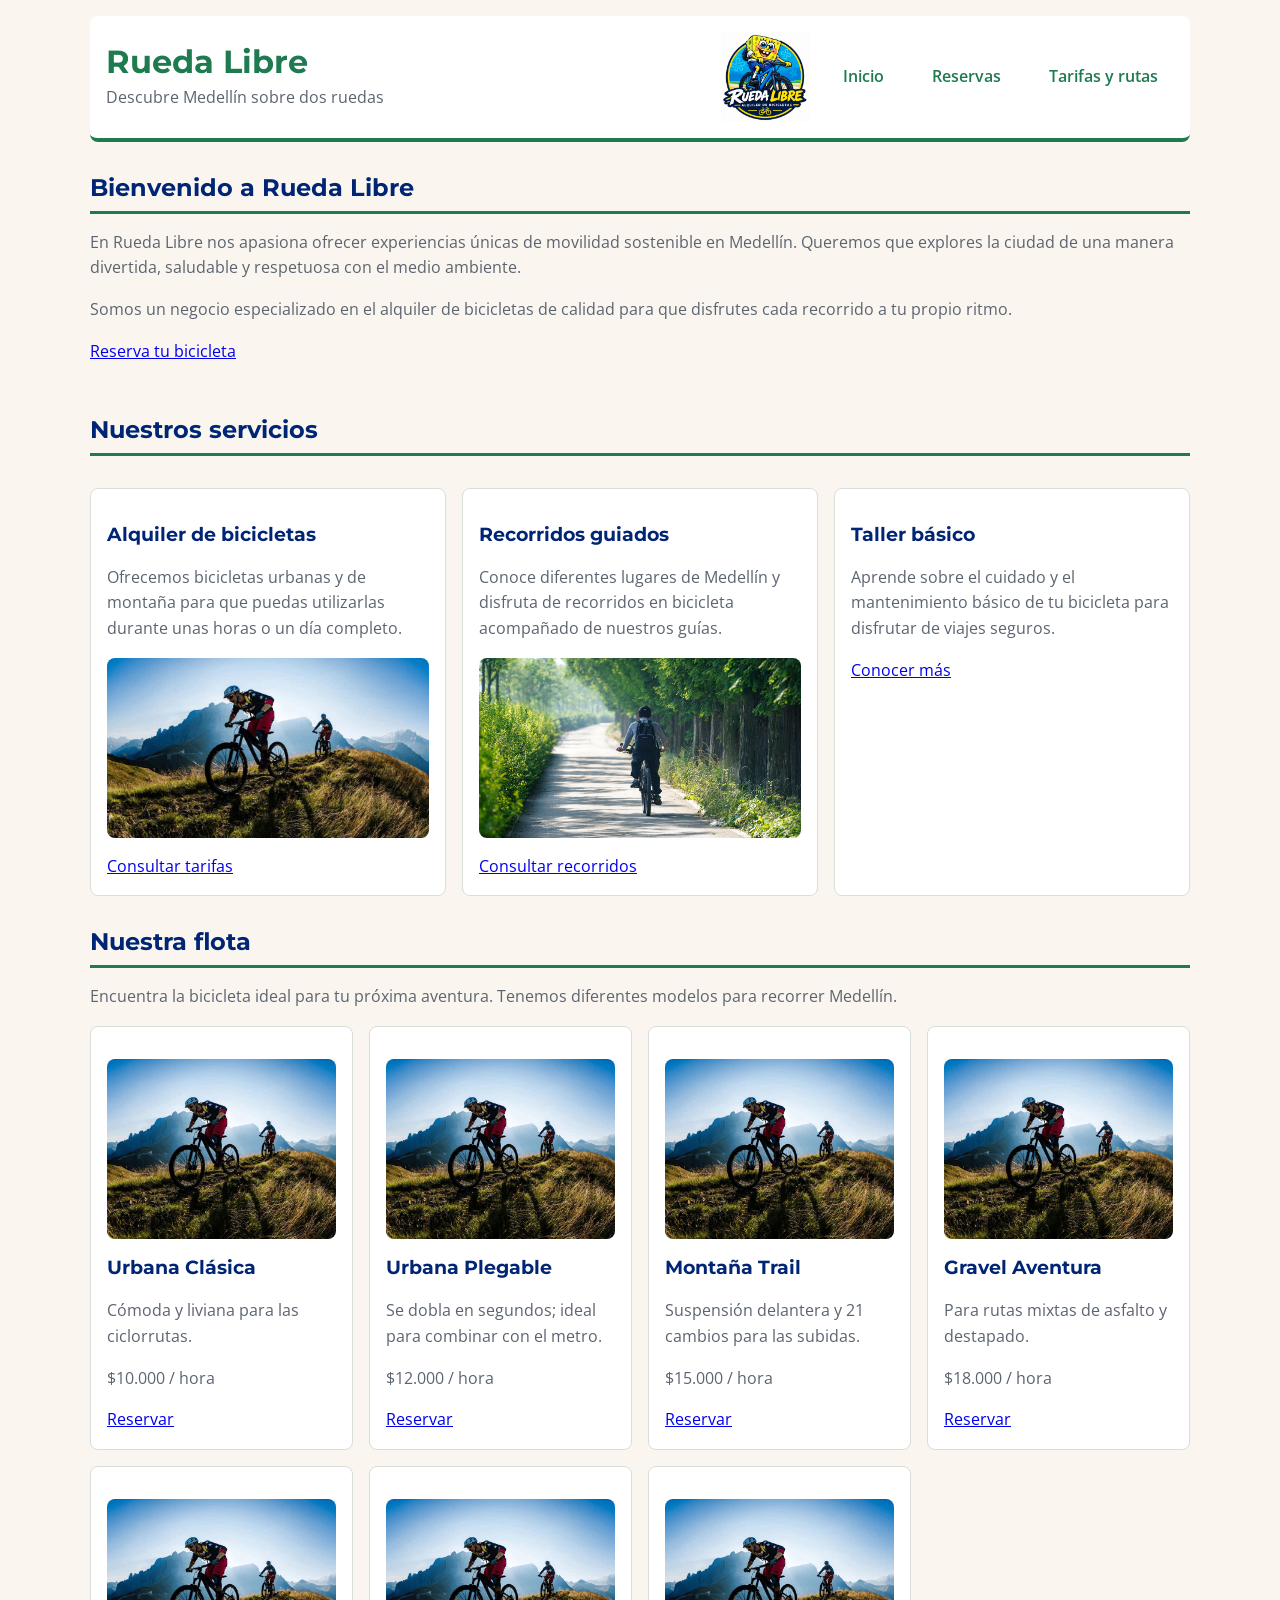
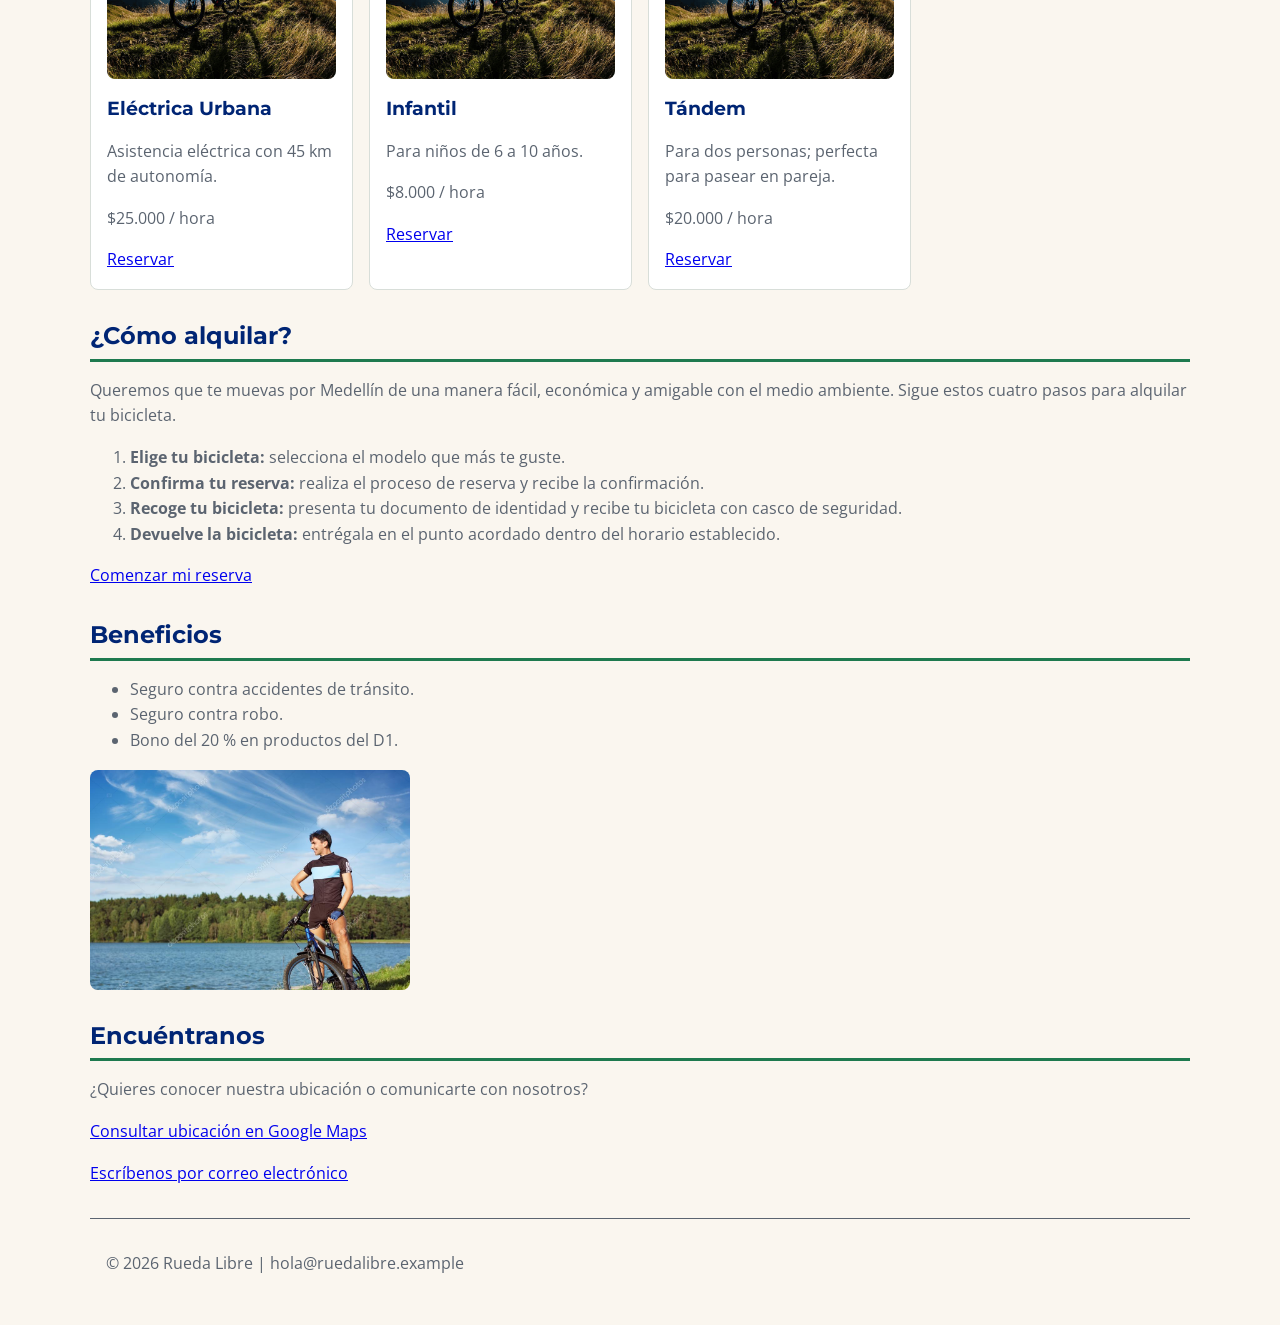
==== index.html @ da220d33 "rueda libre final" ====
<!DOCTYPE html>
<html lang="es">

<head>
    <meta charset="UTF-8">
    <meta name="viewport" content="width=device-width, initial-scale=1.0">

    <title>Rueda Libre | Alquiler de bicicletas</title>

    <meta name="description"
        content="Alquiler de bicicletas y recorridos guiados en Medellín con Rueda Libre.">

    <link rel="stylesheet" href="css/styles.css">

    <link rel="preconnect" href="https://fonts.googleapis.com">
    <link rel="preconnect" href="https://fonts.gstatic.com" crossorigin>

    <link href="https://fonts.googleapis.com/css2?family=Montserrat:wght@700&family=Open+Sans:wght@400;600&display=swap"
        rel="stylesheet">
</head>

<body>

    <header class="encabezado">
        <div class="marca">
            <h1>Rueda Libre</h1>
            <p>Descubre Medellín sobre dos ruedas</p>
        </div>

        <img class="logo-rueda" src="img/imagen4.png" alt="Imagen representativa de Rueda Libre">

        <nav>
            <ul>
                <li><a href="index.html">Inicio</a></li>
                <li><a href="paginas/reservas.html">Reservas</a></li>
                <li><a href="paginas/tarifas.html">Tarifas y rutas</a></li>
            </ul>
        </nav>
    </header>

    <main>

        <!-- BIENVENIDA -->

        <section id="bienvenida" class="bienvenida">

            <h2>Bienvenido a Rueda Libre</h2>

            <p>
                En Rueda Libre nos apasiona ofrecer experiencias únicas de movilidad
                sostenible en Medellín. Queremos que explores la ciudad de una manera
                divertida, saludable y respetuosa con el medio ambiente.
            </p>

            <p>
                Somos un negocio especializado en el alquiler de bicicletas de
                calidad para que disfrutes cada recorrido a tu propio ritmo.
            </p>

            <a href="paginas/reservas.html" class="boton-principal">
                Reserva tu bicicleta
            </a>

        </section>


        <!-- SERVICIOS -->

        <section id="servicios">

            <h2>Nuestros servicios</h2>

            <article class="tarjeta-servicio">

                <h3>Alquiler de bicicletas</h3>

                <p>
                    Ofrecemos bicicletas urbanas y de montaña para que puedas
                    utilizarlas durante unas horas o un día completo.
                </p>

                <img class="imagen-servicio" src="img/imagen2.png" alt="Bicicleta disponible para alquiler">

                <a href="paginas/tarifas.html">Consultar tarifas</a>

            </article>

            <article class="tarjeta-servicio">

                <h3>Recorridos guiados</h3>

                <p>
                    Conoce diferentes lugares de Medellín y disfruta de recorridos
                    en bicicleta acompañado de nuestros guías.
                </p>

                <img class="imagen-servicio" src="img/imagen3.png" alt="Persona disfrutando un recorrido en bicicleta">

                <a href="paginas/tarifas.html#recorridos">
                    Consultar recorridos
                </a>

            </article>

            <article class="tarjeta-servicio">

                <h3>Taller básico</h3>

                <p>
                    Aprende sobre el cuidado y el mantenimiento básico de tu
                    bicicleta para disfrutar de viajes seguros.
                </p>

                <a href="paginas/tarifas.html">
                    Conocer más
                </a>

            </article>

        </section>


        <!-- NUESTRA FLOTA -->

        <section id="flota">

            <h2>Nuestra flota</h2>

            <p class="introduccion-flota">
                Encuentra la bicicleta ideal para tu próxima aventura.
                Tenemos diferentes modelos para recorrer Medellín.
            </p>

            <div class="cuadricula-flota">

                <article class="tarjeta-bicicleta">

                    <img class="imagen-bicicleta" src="img/imagen2.png" alt="Bicicleta Urbana Clásica">

                    <h3>Urbana Clásica</h3>

                    <p>
                        Cómoda y liviana para las ciclorrutas.
                    </p>

                    <p class="precio-bicicleta">$10.000 / hora</p>

                    <a href="paginas/reservas.html#reservas" class="boton-reservar">
                        Reservar
                    </a>

                </article>


                <article class="tarjeta-bicicleta">

                    <img class="imagen-bicicleta" src="img/imagen2.png" alt="Bicicleta Urbana Plegable">

                    <h3>Urbana Plegable</h3>

                    <p>
                        Se dobla en segundos; ideal para combinar con el metro.
                    </p>

                    <p class="precio-bicicleta">$12.000 / hora</p>

                    <a href="paginas/reservas.html#reservas" class="boton-reservar">
                        Reservar
                    </a>

                </article>


                <article class="tarjeta-bicicleta">

                    <img class="imagen-bicicleta" src="img/imagen2.png" alt="Bicicleta Montaña Trail">

                    <h3>Montaña Trail</h3>

                    <p>
                        Suspensión delantera y 21 cambios para las subidas.
                    </p>

                    <p class="precio-bicicleta">$15.000 / hora</p>

                    <a href="paginas/reservas.html#reservas" class="boton-reservar">
                        Reservar
                    </a>

                </article>


                <article class="tarjeta-bicicleta">

                    <img class="imagen-bicicleta" src="img/imagen2.png" alt="Bicicleta Gravel Aventura">

                    <h3>Gravel Aventura</h3>

                    <p>
                        Para rutas mixtas de asfalto y destapado.
                    </p>

                    <p class="precio-bicicleta">$18.000 / hora</p>

                    <a href="paginas/reservas.html#reservas" class="boton-reservar">
                        Reservar
                    </a>

                </article>


                <article class="tarjeta-bicicleta">

                    <img class="imagen-bicicleta" src="img/imagen2.png" alt="Bicicleta Eléctrica Urbana">

                    <h3>Eléctrica Urbana</h3>

                    <p>
                        Asistencia eléctrica con 45 km de autonomía.
                    </p>

                    <p class="precio-bicicleta">$25.000 / hora</p>

                    <a href="paginas/reservas.html#reservas" class="boton-reservar">
                        Reservar
                    </a>

                </article>


                <article class="tarjeta-bicicleta">

                    <img class="imagen-bicicleta" src="img/imagen2.png" alt="Bicicleta infantil">

                    <h3>Infantil</h3>

                    <p>
                        Para niños de 6 a 10 años.
                    </p>

                    <p class="precio-bicicleta">$8.000 / hora</p>

                    <a href="paginas/reservas.html#reservas" class="boton-reservar">
                        Reservar
                    </a>

                </article>


                <article class="tarjeta-bicicleta">

                    <img class="imagen-bicicleta" src="img/imagen2.png" alt="Bicicleta Tándem para dos personas">

                    <h3>Tándem</h3>

                    <p>
                        Para dos personas; perfecta para pasear en pareja.
                    </p>

                    <p class="precio-bicicleta">$20.000 / hora</p>

                    <a href="paginas/reservas.html#reservas" class="boton-reservar">
                        Reservar
                    </a>

                </article>

            </div>

        </section>


        <!-- COMO ALQUILAR -->

        <section id="como-alquilar">

            <h2>¿Cómo alquilar?</h2>

            <p>
                Queremos que te muevas por Medellín de una manera fácil,
                económica y amigable con el medio ambiente. Sigue estos
                cuatro pasos para alquilar tu bicicleta.
            </p>

            <ol>
                <li>
                    <strong>Elige tu bicicleta:</strong>
                    selecciona el modelo que más te guste.
                </li>

                <li>
                    <strong>Confirma tu reserva:</strong>
                    realiza el proceso de reserva y recibe la confirmación.
                </li>

                <li>
                    <strong>Recoge tu bicicleta:</strong>
                    presenta tu documento de identidad y recibe tu bicicleta
                    con casco de seguridad.
                </li>

                <li>
                    <strong>Devuelve la bicicleta:</strong>
                    entrégala en el punto acordado dentro del horario establecido.
                </li>
            </ol>

            <a href="paginas/reservas.html" class="boton-principal">
                Comenzar mi reserva
            </a>

        </section>


        <!-- BENEFICIOS -->

        <section id="beneficios">

            <h2>Beneficios</h2>

            <ul>
                <li>Seguro contra accidentes de tránsito.</li>
                <li>Seguro contra robo.</li>
                <li>Bono del 20 % en productos del D1.</li>
            </ul>

            <img class="imagen-beneficios" src="img/imagen1.jpg"
                alt="Beneficios de utilizar los servicios de Rueda Libre">

        </section>


        <!-- ENCUENTRANOS -->

        <section id="encuentranos">

            <h2>Encuéntranos</h2>

            <p>
                ¿Quieres conocer nuestra ubicación o comunicarte con nosotros?
            </p>

            <p>
                <a href="https://www.google.com/maps"
                    target="_blank"
                    rel="noopener noreferrer">
                    Consultar ubicación en Google Maps
                </a>
            </p>

            <p>
                <a href="mailto:hola@ruedalibre.example">
                    Escríbenos por correo electrónico
                </a>
            </p>

        </section>

    </main>


    <footer>
        <p>&copy; 2026 Rueda Libre | hola@ruedalibre.example</p>
    </footer>

</body>

</html>
---- css/styles.css ----
/* Colores de marca */

/* variables de Libre */

:root {
    /* Colores de marca */
    --verde-ruta: #1E7A4F;
    --naranja-pedal: #9a5a0d;
    --azul-noche: #002574;
    --crema: #875600;
    --gris-asfalto: #1d2f45;

    /* Colores generales */
    --background-color: #FAF6EF;
    --text-color: #5B6470;
    --blanco: #FFFFFF;

    /* Tipografías */
    --font-family: "Open Sans", sans-serif;
    --font-family-heading: "Montserrat", sans-serif;

    /* Espaciados */
    --espacio-pequeno: 0.5rem;
    --espacio-mediano: 1rem;
    --espacio-grande: 2rem;

    /* Diseño */
    --radio-borde: 8px;
    --ancho-contenido: 1100px;
}

/* Reglas generales sobre rueda libre */

.encabezado {
    display: flex;
    flex-wrap: wrap;
    align-items: center;
    justify-content: space-between;
    gap: var(--espacio-mediano);
    padding: var(--espacio-mediano);
    margin-bottom: var(--espacio-grande);
    background-color: var(--blanco);
    border-radius: var(--radio-borde);
    border-bottom: 4px solid var(--verde-ruta);
}

.reservas-encabezado {
    display: grid;
    grid-template-columns: 1fr auto;
    gap: var(--espacio-mediano);
    padding: var(--espacio-mediano);
    margin-bottom: var(--espacio-grande);
    background-color: var(--blanco);
    border-radius: var(--radio-borde);
    border-bottom: 4px solid var(--verde-ruta);
}

        
.encabezado h1 {
    color: var(--verde-ruta);
    margin-bottom: 0;
}

.encabezado p { 
    margin-top: 0;
}

* {
    box-sizing: border-box;
}

body {
    margin: 0;
    padding: var(--espacio-mediano);
    font-family: var(--font-family);
    font-weight: 400;
    line-height: 1.6;
    color: var(--text-color);
    background-color: var(--background-color);
}

header,
main,
footer {
    max-width: var(--ancho-contenido);
    margin-left: auto;
    margin-right: auto;
}

section {
    margin-bottom: var(--espacio-grande);
}

img {
    max-width: 100%;
    height: auto;
}

h1,
h2,
h3,
h4,
h5,
h6 {
    font-family: var(--font-family-heading);
    font-weight: 700;
    color: var(--azul-noche);
    line-height: 1.2;
}

h1 {
    font-size: 2rem;
}

h2 {
    font-size: 1.5rem;
}

p {
    margin-bottom: var(--espacio-mediano);
}

/* Navegacion */

nav ul {
    display: flex;
    flex-wrap: wrap;
    gap: var(--espacio-mediano);
    padding: 0;
    list-style: none;
}

nav a {
    display: inline-block;
    padding: var(--espacio-pequeno);
    color: var(--verde-ruta);
    font-weight: 600;
    text-decoration: none;
}

nav a:hover,
nav a:focus-visible {
    color: var(--naranja-pedal);
    text-decoration: underline;
}

/* Tablas */

.tarifas,
.tarifas-alquiler,
.recorridos,
.horarios {
    width: 100%;
    border-collapse: collapse;
    margin-bottom: var(--espacio-grande);
}

.tarifas th,
.tarifas td,
.tarifas-alquiler th,
.tarifas-alquiler td,
.recorridos th,
.recorridos td,
.horarios th,
.horarios td {
    border: 1px solid var(--text-color);
    padding: var(--espacio-pequeno);
    text-align: left;
}

caption {
    padding: var(--espacio-mediano);
    font-weight: 600;
    text-align: left;
}

thead {
    background-color: var(--verde-ruta);
    color: var(--blanco);
}

thead th {
    color: var(--blanco);
}

/* Formulario */

form {
    display: flex;
    flex-direction: column;
    gap: var(--espacio-mediano);
    max-width: 650px;
}

.campo-formulario {
    display: flex;
    flex-direction: column;
    gap: var(--espacio-pequeno);
}

input,
select,
textarea,
button {
    font: inherit;
}

input,
select,
textarea {
    width: 100%;
    padding: var(--espacio-pequeno);
    border: 1px solid var(--text-color);
    border-radius: var(--radio-borde);
}

input[type="checkbox"],
input[type="radio"] {
    width: auto;
}

fieldset {
    display: flex;
    flex-wrap: wrap;
    gap: var(--espacio-mediano);
    border: 1px solid var(--text-color);
    border-radius: var(--radio-borde);
    padding: var(--espacio-mediano);
}

button {
    width: fit-content;
    padding: var(--espacio-pequeno) var(--espacio-mediano);
    border: none;
    border-radius: var(--radio-borde);
    background-color: var(--verde-ruta);
    color: var(--blanco);
    cursor: pointer;
}

button:hover {
    background-color: var(--gris-asfalto);
}

input:focus-visible,
select:focus-visible,
textarea:focus-visible,
button:focus-visible,
a:focus-visible {
    outline: 3px solid var(--naranja-pedal);
    outline-offset: 2px;
}

aside {
    padding: var(--espacio-mediano);
    border-left: 4px solid var(--verde-ruta);
    background-color: var(--blanco);
    border-radius: var(--radio-borde);
}

footer {
    margin-top: var(--espacio-grande);
    padding: var(--espacio-mediano);
    border-top: 1px solid var(--text-color);
}

/* Responvide */

@media (max-width: 600px) {
    body {
        padding: var(--espacio-pequeno);
    }

    h1 {
        font-size: 1.6rem;
    }

    h2 {
        font-size: 1.3rem;
    }

    table {
        font-size: 0.85rem;
    }

    th,
    td {
        padding: 0.35rem;
    }

    nav ul {
        flex-direction: column;
        gap: var(--espacio-pequeno);
    }

    form {
        max-width: 100%;
    }
}

/* Grid */

#servicios{
    display: grid;
    grid-template-columns: repeat(3, minmax(0,1fr));
    gap:var(--espacio-mediano);
}


#servicios h2{
    grid-column: 1/ -1;
}


#servicios article {
    padding: var(--espacio-mediano);
    background-color: var(--blanco);
    border: 1px solid #086d19;
}

/* Columnas en pantallas medianas */
@media (max-width: 800px) {
    #servicios {
        grid-template-columns: repeat(2,minmax(0, 1fr));
    }
}

/* columnas para celulares*/

@media(max-width: 600px) {
    nav ul { 
        flex-direction: column;
        align-items: stretch;
        gap: var(--espacio-pequeno);
    }
    nav a { 
        width: 100%;
    }
}


/* navegacion con flexbox */

nav ul {
    display: flex;
    flex-direction: row;
    flex-wrap: wrap;
    align-items: center;
    gap: var(--espacio-mediano);
    padding: 0;
    margin: var(--espacio-mediano) 0;
    list-style: none;
}

nav li {
    margin: 0;
}

nav a {
    display: block;
    padding: var(--espacio-pequeno) var(--espacio-mediano);
    color: var(--verde-ruta);
    font-weight: 600;
    text-decoration: none;
    border-radius: var(--radio-borde);
}

nav a:hover,
nav a:focus-visible {
    color: var(--blanco);
    background-color: var(--verde-ruta);
    text-decoration: none;
}

/* Tablas responsive */
.tabla-contenedor {
    width: 100%;
    max-width: 100%;
    overflow-x: auto;
    margin-bottom: var(--espacio-grande);
}

.tabla-contenedor table {
    width: 100%;
    min-width: 520px;
}

/* imagenes responisve */

img {
    display: block;
    max-width: 100%;
    height: auto;
}

/* formularios responsive */

form {
    width: 100%;
    max-width: 650px;
}

input,
select,
textarea {
    max-width: 100%;
}





/*este apartado es para probar las posibilidades el boostrap */


/* Personalisacion de Boostrap */

.pagina-bootstrap {
    background-color: var(--background-color);
}

/* Barra de navegación */
.pagina-bootstrap .navbar {
    background-color: var(--blanco) !important;
    padding: var(--espacio-mediano);
    border: 1px solid #D8DED9;
}

.pagina-bootstrap .navbar-brand {
    color: var(--verde-ruta);
    font-family: var(--font-family-heading);
    font-weight: 700;
}

.pagina-bootstrap .navbar .nav-link {
    color: var(--verde-ruta);
    font-weight: 600;
}

/* Tarjetas */
.pagina-bootstrap .card {
    height: 100%;
    border: 1px solid #D8DED9;
    border-radius: var(--radio-borde);
    background-color: var(--blanco);
}

.pagina-bootstrap .card-title {
    color: var(--azul-noche);
    font-family: var(--font-family-heading);
}

/* Botones */
.pagina-bootstrap .btn-success {
    background-color: var(--verde-ruta);
    border-color: var(--verde-ruta);
}

.pagina-bootstrap .btn-success:hover {
    background-color: var(--gris-asfalto);
    border-color: var(--gris-asfalto);
}


/* ==================================================
   AJUSTES DE PRESENTACION: TITULOS E IMAGENES
   ================================================== */

/* Marca compartida: el encabezado se ve igual en las tres páginas. */
.marca {
    flex: 1 1 220px;
}

.marca h1 {
    margin: 0;
    color: var(--verde-ruta);
    font-family: var(--font-family-heading);
    font-size: 2rem;
    line-height: 1.2;
}

.marca p {
    margin: 0.25rem 0 0;
}

.logo-rueda {
    width: 90px;
    height: 90px;
    object-fit: contain;
}

/* Los títulos de sección mantienen el mismo estilo en todo el sitio. */
main section > h2 {
    margin-bottom: var(--espacio-mediano);
    padding-bottom: 0.5rem;
    color: var(--azul-noche);
    font-family: var(--font-family-heading);
    font-size: 1.5rem;
    border-bottom: 3px solid var(--verde-ruta);
}

/* Las tarjetas de servicios se organizan en columnas. */
#servicios article,
.tarjeta-bicicleta {
    min-width: 0;
    padding: var(--espacio-mediano);
    background-color: var(--blanco);
    border: 1px solid #D8DED9;
    border-radius: var(--radio-borde);
}

.imagen-servicio,
.imagen-bicicleta {
    display: block;
    width: 100%;
    height: 180px;
    margin: var(--espacio-mediano) 0;
    object-fit: cover;
    border-radius: var(--radio-borde);
}

.cuadricula-flota {
    display: grid;
    grid-template-columns: repeat(auto-fit, minmax(220px, 1fr));
    gap: var(--espacio-mediano);
}

.imagen-beneficios {
    width: min(100%, 320px);
    max-height: 220px;
    object-fit: cover;
    border-radius: var(--radio-borde);
}

.acciones-formulario {
    display: flex;
    flex-wrap: wrap;
    gap: var(--espacio-mediano);
}

@media (max-width: 600px) {
    .marca h1 {
        font-size: 1.6rem;
    }

    .logo-rueda {
        width: 64px;
        height: 64px;
    }

    #servicios {
        grid-template-columns: 1fr;
    }

    .imagen-servicio,
    .imagen-bicicleta {
        height: 160px;
    }
}
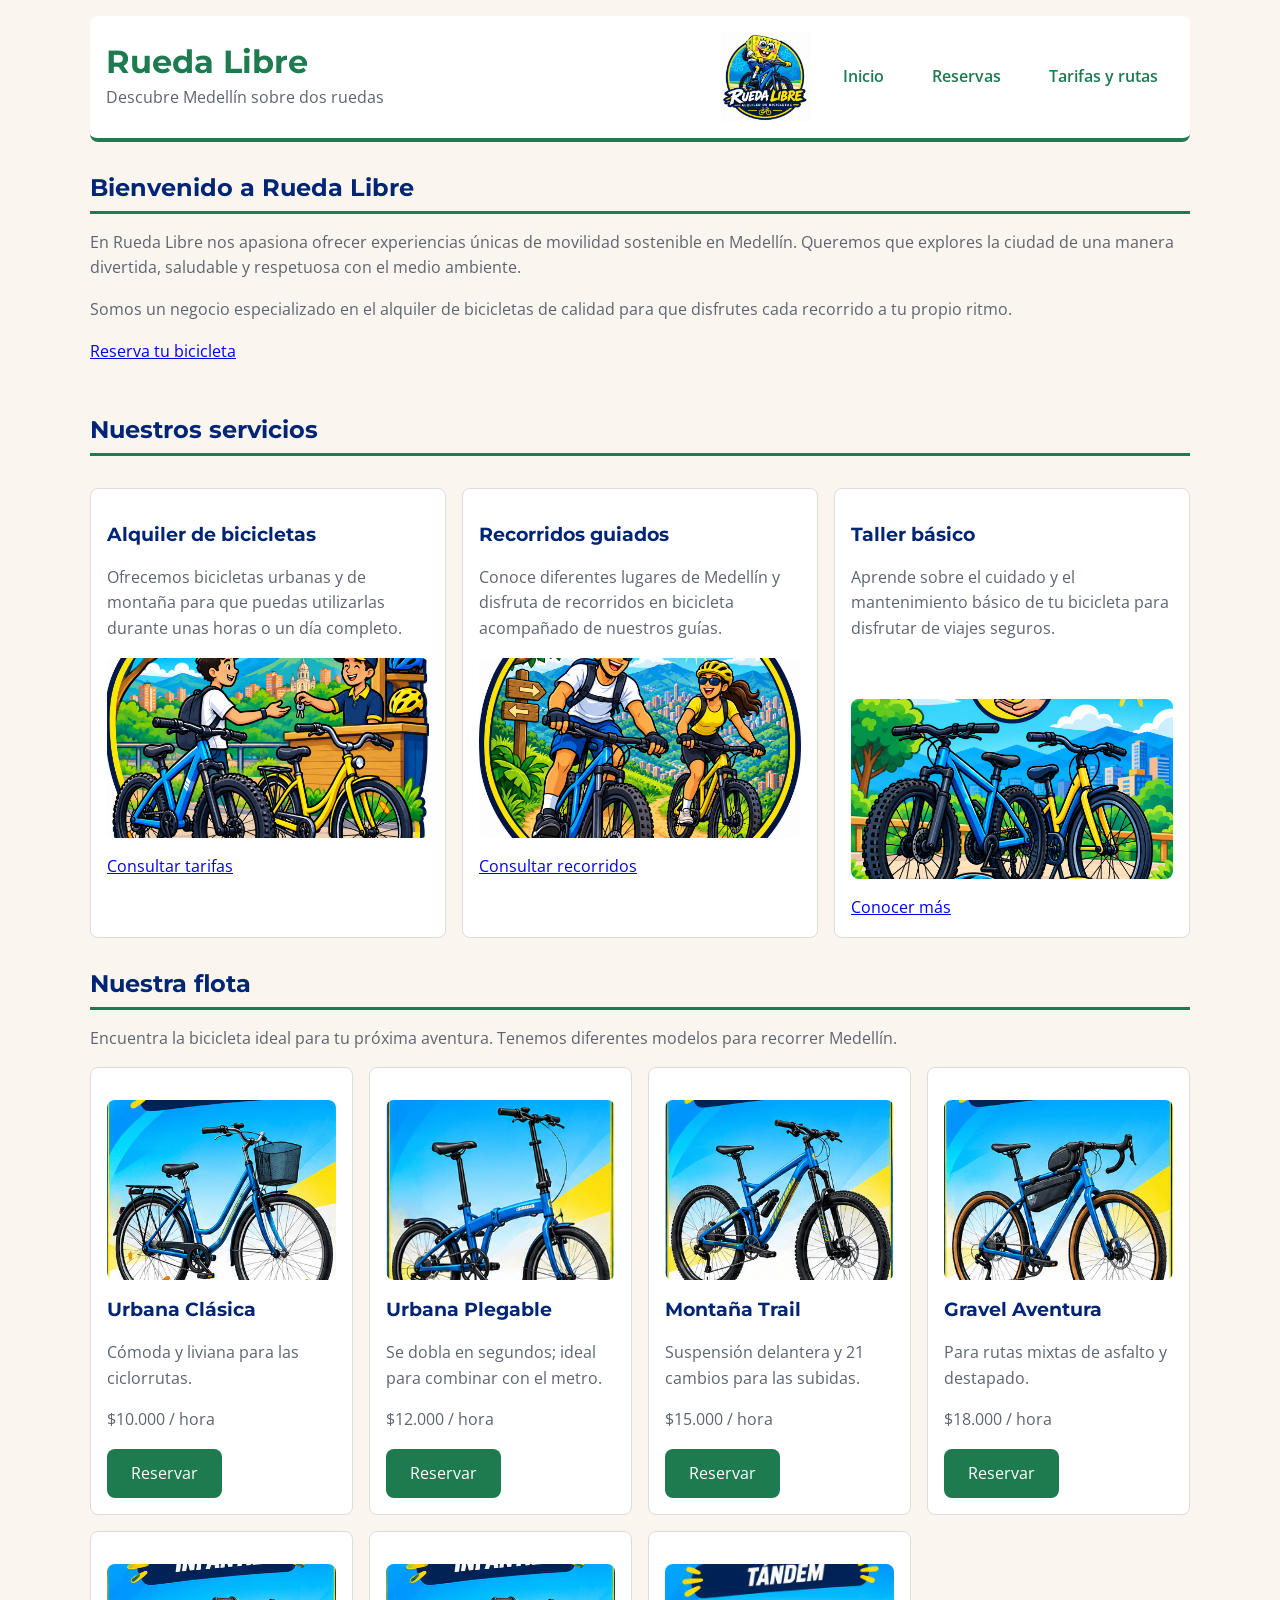
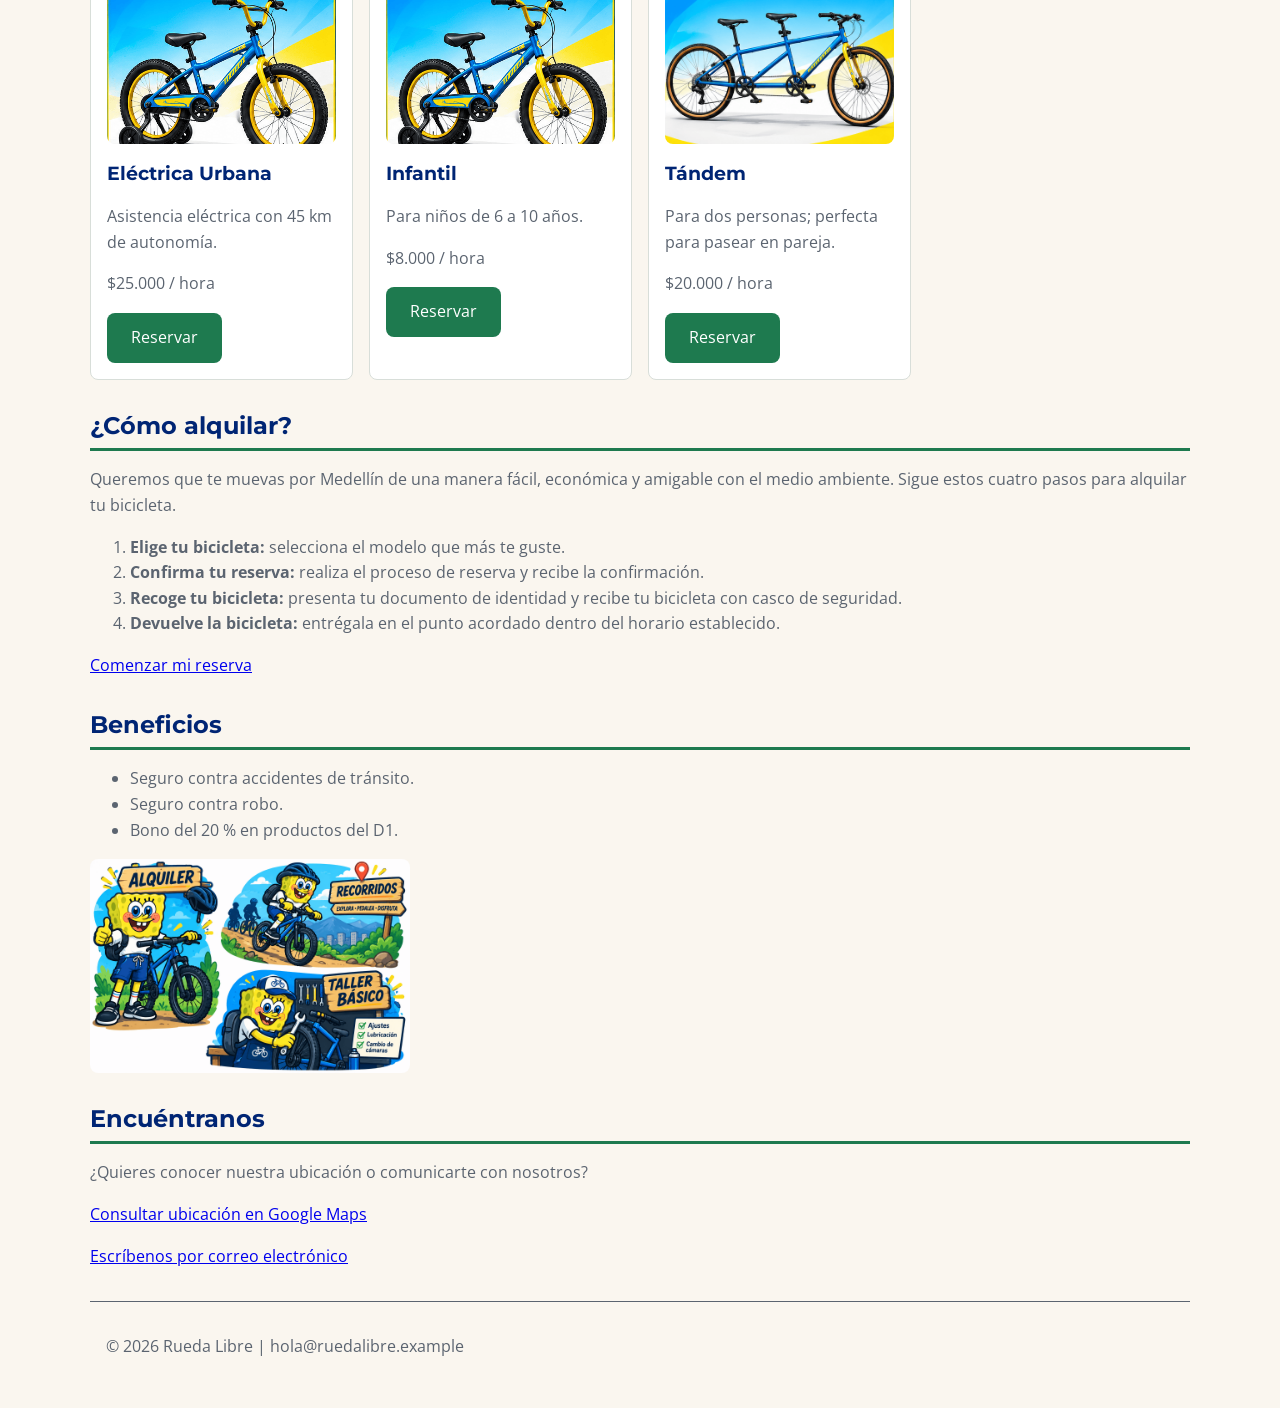
==== commit 7c241cfd: "rueda librefinal" ====
--- a/index.html
+++ b/index.html
@@ -57,7 +57,8 @@
                 calidad para que disfrutes cada recorrido a tu propio ritmo.
             </p>
 
-            <a href="paginas/reservas.html" class="boton-principal">
+            <a href="paginas/reservas.html" 
+               class="inline-block bg-green-700 text-white px-6 py-3 rounded-lg font-bold hover:bg-blue-900 transition">
                 Reserva tu bicicleta
             </a>
 
@@ -79,7 +80,7 @@
                     utilizarlas durante unas horas o un día completo.
                 </p>
 
-                <img class="imagen-servicio" src="img/imagen2.png" alt="Bicicleta disponible para alquiler">
+                <img class="imagen-servicio" src="img/imagen5.png" alt="Bicicleta disponible para alquiler">
 
                 <a href="paginas/tarifas.html">Consultar tarifas</a>
 
@@ -94,7 +95,7 @@
                     en bicicleta acompañado de nuestros guías.
                 </p>
 
-                <img class="imagen-servicio" src="img/imagen3.png" alt="Persona disfrutando un recorrido en bicicleta">
+                <img class="imagen-servicio" src="img/imagen6.png" alt="Persona disfrutando un recorrido en bicicleta">
 
                 <a href="paginas/tarifas.html#recorridos">
                     Consultar recorridos
@@ -109,7 +110,9 @@
                 <p>
                     Aprende sobre el cuidado y el mantenimiento básico de tu
                     bicicleta para disfrutar de viajes seguros.
-                </p>
+                </p><br>
+
+                <img class="imagen-servicio" src="img/imagen14.png" alt="Taller de mantenimiento de bicicletas">
 
                 <a href="paginas/tarifas.html">
                     Conocer más
@@ -135,7 +138,7 @@
 
                 <article class="tarjeta-bicicleta">
 
-                    <img class="imagen-bicicleta" src="img/imagen2.png" alt="Bicicleta Urbana Clásica">
+                    <img class="imagen-bicicleta" src="img/imagen7.png" alt="Bicicleta Urbana Clásica">
 
                     <h3>Urbana Clásica</h3>
 
@@ -154,7 +157,7 @@
 
                 <article class="tarjeta-bicicleta">
 
-                    <img class="imagen-bicicleta" src="img/imagen2.png" alt="Bicicleta Urbana Plegable">
+                    <img class="imagen-bicicleta" src="img/imagen8.png" alt="Bicicleta Urbana Plegable">
 
                     <h3>Urbana Plegable</h3>
 
@@ -173,7 +176,7 @@
 
                 <article class="tarjeta-bicicleta">
 
-                    <img class="imagen-bicicleta" src="img/imagen2.png" alt="Bicicleta Montaña Trail">
+                    <img class="imagen-bicicleta" src="img/imagen9.png" alt="Bicicleta Montaña Trail">
 
                     <h3>Montaña Trail</h3>
 
@@ -192,7 +195,7 @@
 
                 <article class="tarjeta-bicicleta">
 
-                    <img class="imagen-bicicleta" src="img/imagen2.png" alt="Bicicleta Gravel Aventura">
+                    <img class="imagen-bicicleta" src="img/imagen10.png" alt="Bicicleta Gravel Aventura">
 
                     <h3>Gravel Aventura</h3>
 
@@ -211,7 +214,7 @@
 
                 <article class="tarjeta-bicicleta">
 
-                    <img class="imagen-bicicleta" src="img/imagen2.png" alt="Bicicleta Eléctrica Urbana">
+                    <img class="imagen-bicicleta" src="img/imagen11.png" alt="Bicicleta Eléctrica Urbana">
 
                     <h3>Eléctrica Urbana</h3>
 
@@ -230,7 +233,7 @@
 
                 <article class="tarjeta-bicicleta">
 
-                    <img class="imagen-bicicleta" src="img/imagen2.png" alt="Bicicleta infantil">
+                    <img class="imagen-bicicleta" src="img/imagen11.png" alt="Bicicleta infantil">
 
                     <h3>Infantil</h3>
 
@@ -249,7 +252,7 @@
 
                 <article class="tarjeta-bicicleta">
 
-                    <img class="imagen-bicicleta" src="img/imagen2.png" alt="Bicicleta Tándem para dos personas">
+                    <img class="imagen-bicicleta" src="img/imagen12.png" alt="Bicicleta Tándem para dos personas">
 
                     <h3>Tándem</h3>
 
@@ -305,7 +308,7 @@
                 </li>
             </ol>
 
-            <a href="paginas/reservas.html" class="boton-principal">
+            <a href="paginas/reservas.html" class="boton reservar">
                 Comenzar mi reserva
             </a>
 
@@ -324,7 +327,7 @@
                 <li>Bono del 20 % en productos del D1.</li>
             </ul>
 
-            <img class="imagen-beneficios" src="img/imagen1.jpg"
+            <img class="imagen-beneficios" src="img/imagen13.png"
                 alt="Beneficios de utilizar los servicios de Rueda Libre">
 
         </section>
--- a/css/styles.css
+++ b/css/styles.css
@@ -189,12 +189,16 @@
     display: flex;
     flex-direction: column;
     gap: var(--espacio-mediano);
+
+    width: 100%;
     max-width: 650px;
+
+    margin: 0 auto;
 }
 
 .campo-formulario {
     display: flex;
-    flex-direction: column;
+    flex-direction: column; 
     gap: var(--espacio-pequeno);
 }
 
@@ -407,9 +411,6 @@
 }
 
 
-
-
-
 /*este apartado es para probar las posibilidades el boostrap */
 
 
@@ -461,10 +462,6 @@
     border-color: var(--gris-asfalto);
 }
 
-
-/* ==================================================
-   AJUSTES DE PRESENTACION: TITULOS E IMAGENES
-   ================================================== */
 
 /* Marca compartida: el encabezado se ve igual en las tres páginas. */
 .marca {
@@ -557,3 +554,14 @@
         height: 160px;
     }
 }
+.boton-reservar {
+    display: inline-block;
+    background-color: var(--verde-ruta);
+    color: white;
+    padding: 12px 24px;
+    border-radius: 8px;
+    text-decoration: none;
+    front-weight: bold;
+    transition: 0.3s;
+}         
+
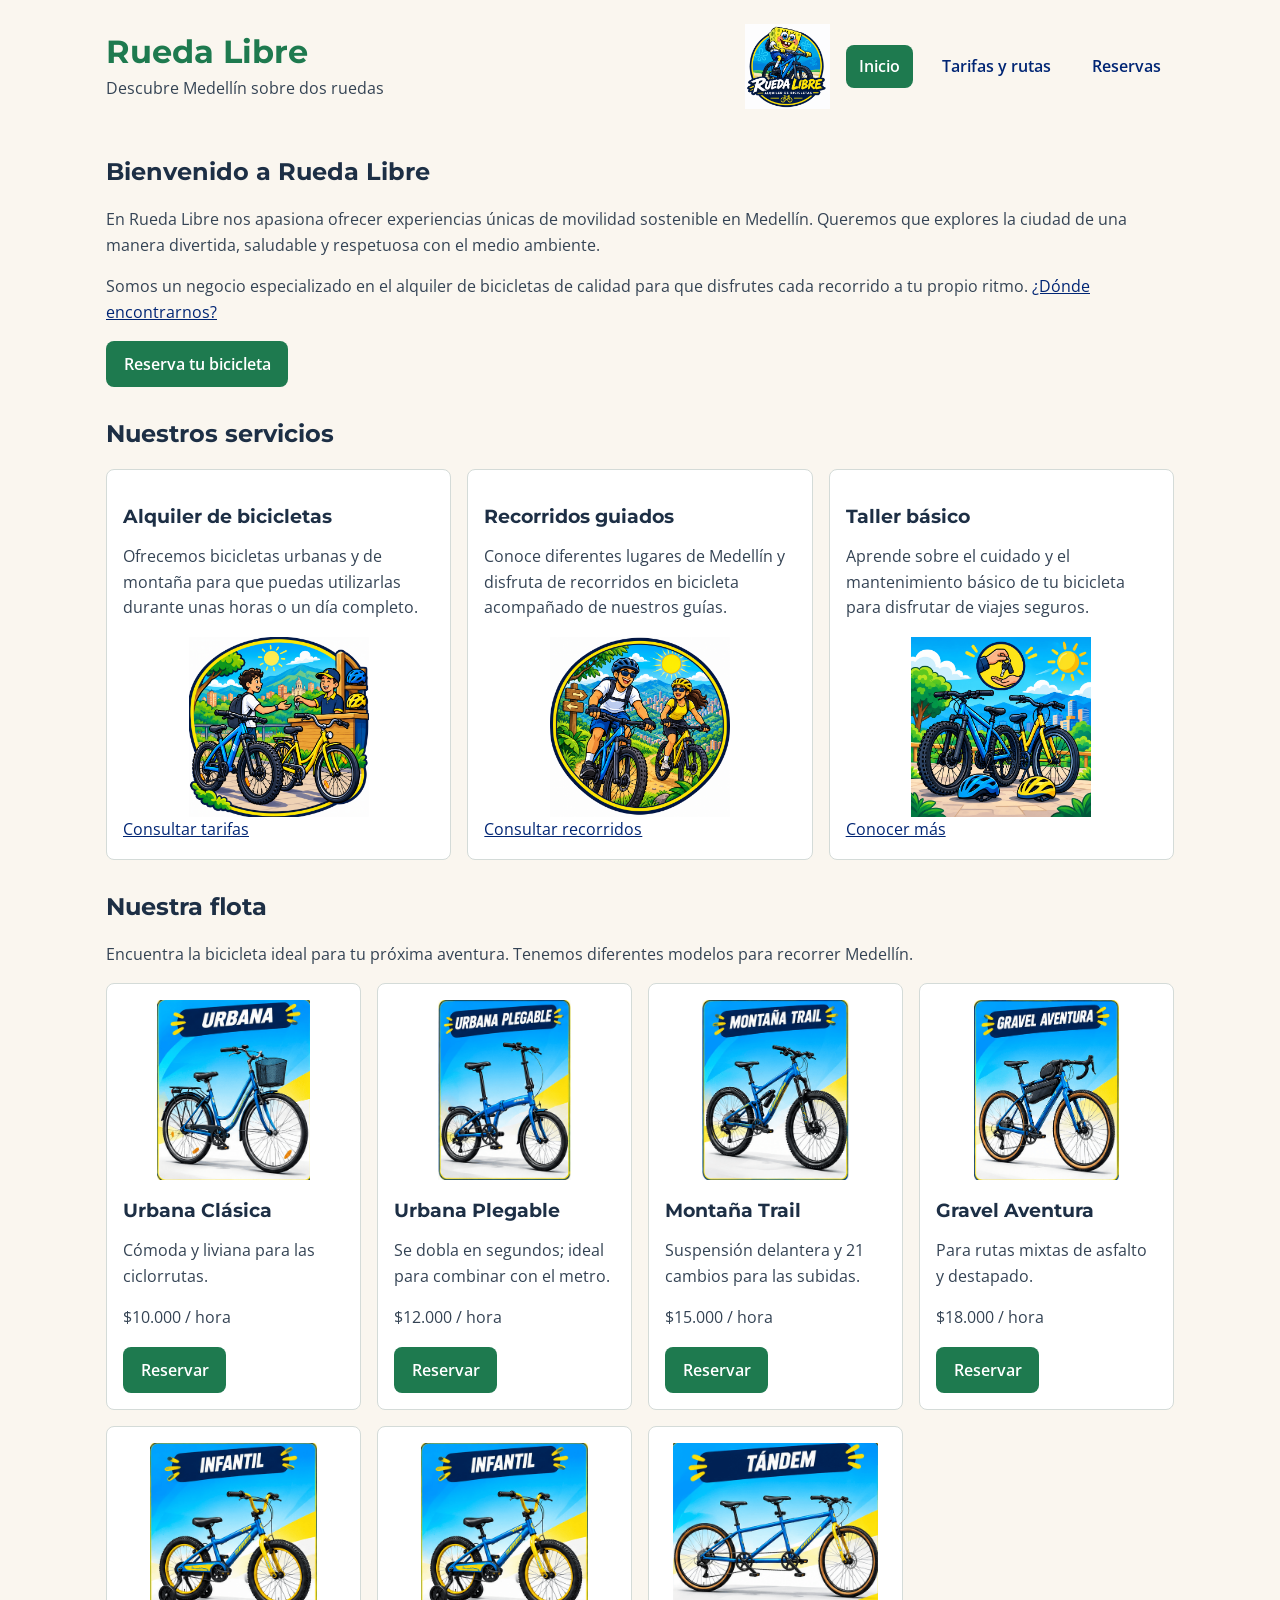
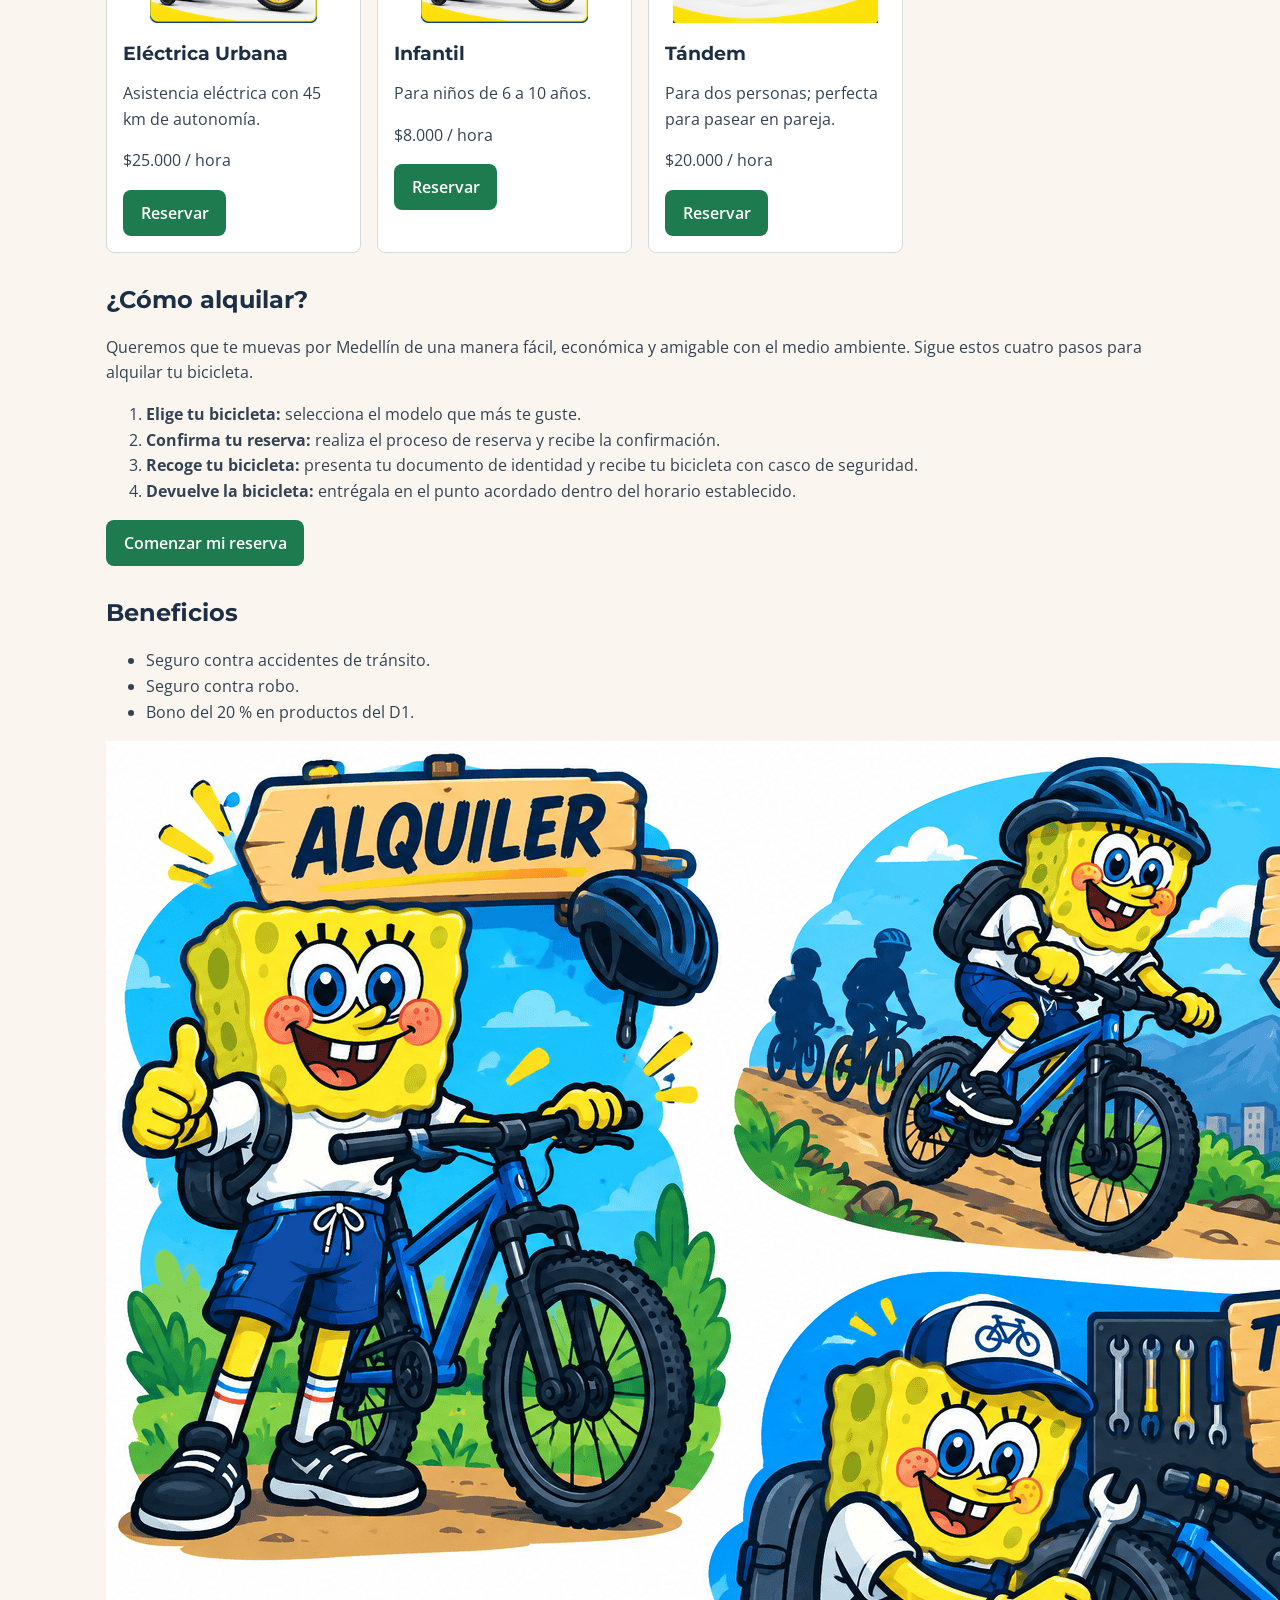
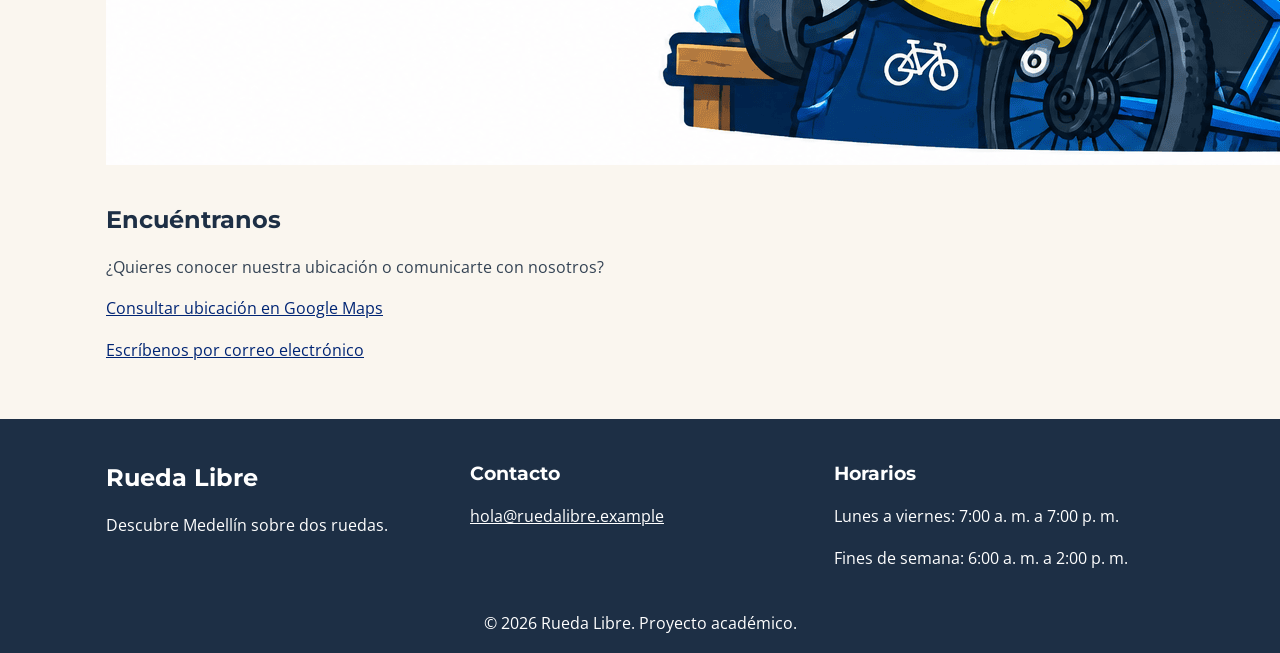
==== commit 9534d7a0: "rueda libre.v2" ====
--- a/index.html
+++ b/index.html
@@ -5,7 +5,7 @@
     <meta charset="UTF-8">
     <meta name="viewport" content="width=device-width, initial-scale=1.0">
 
-    <title>Rueda Libre | Alquiler de bicicletas</title>
+    <title>Rueda Libre | Alquiler de bicicletas en Medellín</title>
 
     <meta name="description"
         content="Alquiler de bicicletas y recorridos guiados en Medellín con Rueda Libre.">
@@ -29,11 +29,12 @@
 
         <img class="logo-rueda" src="img/imagen4.png" alt="Imagen representativa de Rueda Libre">
 
-        <nav>
+        <nav aria-label="Navegación principal">
             <ul>
-                <li><a href="index.html">Inicio</a></li>
+                <li><a href="index.html" aria-current="page">Inicio</a></li>
+                <li><a href="paginas/tarifas.html">Tarifas y rutas</a></li>
                 <li><a href="paginas/reservas.html">Reservas</a></li>
-                <li><a href="paginas/tarifas.html">Tarifas y rutas</a></li>
+                
             </ul>
         </nav>
     </header>
@@ -42,7 +43,7 @@
 
         <!-- BIENVENIDA -->
 
-        <section id="bienvenida" class="bienvenida">
+        <section>
 
             <h2>Bienvenido a Rueda Libre</h2>
 
@@ -55,12 +56,10 @@
             <p>
                 Somos un negocio especializado en el alquiler de bicicletas de
                 calidad para que disfrutes cada recorrido a tu propio ritmo.
-            </p>
-
-            <a href="paginas/reservas.html" 
-               class="inline-block bg-green-700 text-white px-6 py-3 rounded-lg font-bold hover:bg-blue-900 transition">
-                Reserva tu bicicleta
-            </a>
+                <a href="#encuentranos">¿Dónde encontrarnos?</a>
+            </p>
+
+            <a href="paginas/reservas.html" class="boton">Reserva tu bicicleta</a>
 
         </section>
 
@@ -71,7 +70,8 @@
 
             <h2>Nuestros servicios</h2>
 
-            <article class="tarjeta-servicio">
+            <div class="cuadricula-servicios">
+            <article class="servicio">
 
                 <h3>Alquiler de bicicletas</h3>
 
@@ -86,7 +86,7 @@
 
             </article>
 
-            <article class="tarjeta-servicio">
+            <article class="servicio">
 
                 <h3>Recorridos guiados</h3>
 
@@ -103,14 +103,14 @@
 
             </article>
 
-            <article class="tarjeta-servicio">
+            <article class="servicio">
 
                 <h3>Taller básico</h3>
 
                 <p>
                     Aprende sobre el cuidado y el mantenimiento básico de tu
                     bicicleta para disfrutar de viajes seguros.
-                </p><br>
+                </p>
 
                 <img class="imagen-servicio" src="img/imagen14.png" alt="Taller de mantenimiento de bicicletas">
 
@@ -119,17 +119,17 @@
                 </a>
 
             </article>
-
-        </section>
-
-
-        <!-- NUESTRA FLOTA -->
-
-        <section id="flota">
+            </div>
+        </section>
+
+
+        <!-- el section es el sector de toda la pagina en especifico -->
+
+        <section id="bicicletas">
 
             <h2>Nuestra flota</h2>
 
-            <p class="introduccion-flota">
+            <p>
                 Encuentra la bicicleta ideal para tu próxima aventura.
                 Tenemos diferentes modelos para recorrer Medellín.
             </p>
@@ -146,9 +146,9 @@
                         Cómoda y liviana para las ciclorrutas.
                     </p>
 
-                    <p class="precio-bicicleta">$10.000 / hora</p>
-
-                    <a href="paginas/reservas.html#reservas" class="boton-reservar">
+                    <p>$10.000 / hora</p>
+
+                    <a href="paginas/reservas.html#reservas" class="boton">
                         Reservar
                     </a>
 
@@ -165,9 +165,9 @@
                         Se dobla en segundos; ideal para combinar con el metro.
                     </p>
 
-                    <p class="precio-bicicleta">$12.000 / hora</p>
-
-                    <a href="paginas/reservas.html#reservas" class="boton-reservar">
+                    <p>$12.000 / hora</p>
+
+                    <a href="paginas/reservas.html#reservas" class="boton">
                         Reservar
                     </a>
 
@@ -184,9 +184,9 @@
                         Suspensión delantera y 21 cambios para las subidas.
                     </p>
 
-                    <p class="precio-bicicleta">$15.000 / hora</p>
-
-                    <a href="paginas/reservas.html#reservas" class="boton-reservar">
+                    <p>$15.000 / hora</p>
+
+                    <a href="paginas/reservas.html#reservas" class="boton">
                         Reservar
                     </a>
 
@@ -203,9 +203,9 @@
                         Para rutas mixtas de asfalto y destapado.
                     </p>
 
-                    <p class="precio-bicicleta">$18.000 / hora</p>
-
-                    <a href="paginas/reservas.html#reservas" class="boton-reservar">
+                    <p>$18.000 / hora</p>
+
+                    <a href="paginas/reservas.html#reservas" class="boton">
                         Reservar
                     </a>
 
@@ -222,9 +222,9 @@
                         Asistencia eléctrica con 45 km de autonomía.
                     </p>
 
-                    <p class="precio-bicicleta">$25.000 / hora</p>
-
-                    <a href="paginas/reservas.html#reservas" class="boton-reservar">
+                    <p>$25.000 / hora</p>
+
+                    <a href="paginas/reservas.html#reservas" class="boton">
                         Reservar
                     </a>
 
@@ -241,9 +241,9 @@
                         Para niños de 6 a 10 años.
                     </p>
 
-                    <p class="precio-bicicleta">$8.000 / hora</p>
-
-                    <a href="paginas/reservas.html#reservas" class="boton-reservar">
+                    <p>$8.000 / hora</p>
+
+                    <a href="paginas/reservas.html#reservas" class="boton">
                         Reservar
                     </a>
 
@@ -260,9 +260,9 @@
                         Para dos personas; perfecta para pasear en pareja.
                     </p>
 
-                    <p class="precio-bicicleta">$20.000 / hora</p>
-
-                    <a href="paginas/reservas.html#reservas" class="boton-reservar">
+                    <p>$20.000 / hora</p>
+
+                    <a href="paginas/reservas.html#reservas" class="boton">
                         Reservar
                     </a>
 
@@ -308,7 +308,7 @@
                 </li>
             </ol>
 
-            <a href="paginas/reservas.html" class="boton reservar">
+            <a href="paginas/reservas.html" class="boton">
                 Comenzar mi reserva
             </a>
 
@@ -363,7 +363,12 @@
 
 
     <footer>
-        <p>&copy; 2026 Rueda Libre | hola@ruedalibre.example</p>
+        <div class="pie-contenedor">
+            <div><h2>Rueda Libre</h2><p>Descubre Medellín sobre dos ruedas.</p></div>
+            <div><h3>Contacto</h3><p><a href="mailto:hola@ruedalibre.example">hola@ruedalibre.example</a></p></div>
+            <div><h3>Horarios</h3><p>Lunes a viernes: 7:00 a. m. a 7:00 p. m.</p><p>Fines de semana: 6:00 a. m. a 2:00 p. m.</p></div>
+        </div>
+        <p class="derechos">&copy; 2026 Rueda Libre. Proyecto académico.</p>
     </footer>
 
 </body>
--- a/css/styles.css
+++ b/css/styles.css
@@ -1,567 +1,283 @@
-/* Colores de marca */
-
-/* variables de Libre */
-
+/* Rueda Libre: estilos compartidos, sencillos y reutilizables */
 :root {
-    /* Colores de marca */
-    --verde-ruta: #1E7A4F;
+    --verde-ruta: #1e7a4f;
     --naranja-pedal: #9a5a0d;
     --azul-noche: #002574;
     --crema: #875600;
     --gris-asfalto: #1d2f45;
-
-    /* Colores generales */
-    --background-color: #FAF6EF;
-    --text-color: #5B6470;
-    --blanco: #FFFFFF;
-
-    /* Tipografías */
-    --font-family: "Open Sans", sans-serif;
-    --font-family-heading: "Montserrat", sans-serif;
-
-    /* Espaciados */
-    --espacio-pequeno: 0.5rem;
-    --espacio-mediano: 1rem;
-    --espacio-grande: 2rem;
-
-    /* Diseño */
-    --radio-borde: 8px;
-    --ancho-contenido: 1100px;
-}
-
-/* Reglas generales sobre rueda libre */
+    --fondo: #faf6ef;
+    --texto: #344354;
+    --blanco: #fff;
+    --espacio: 1rem;
+    --radio: 8px;
+    --ancho: 1100px;
+    --fuente-texto: "Open Sans", sans-serif;
+    --fuente-titulo: Montserrat, sans-serif;
+}
+
+* {
+    box-sizing: border-box;
+}
+
+html {
+    scroll-behavior: smooth;
+}
+
+body {
+    margin: 0;
+    background: var(--fondo);
+    color: var(--texto);
+    font-family: var(--fuente-texto);
+    line-height: 1.6;
+}
+
+h1, h2, h3 {
+    font-family: var(--fuente-titulo);
+    line-height: 1.25;
+    color: var(--gris-asfalto);
+}
+
+a {
+    color: var(--azul-noche);
+}
+
+a:hover {
+    text-decoration: underline;
+}
+
+a:focus-visible, button:focus-visible, input:focus-visible, select:focus-visible, textarea:focus-visible {
+    outline: 3px solid var(--naranja-pedal);
+    outline-offset: 2px;
+}
+
+.encabezado, main, .pie-contenedor {
+    max-width: var(--ancho);
+    margin: auto;
+    padding: 1.5rem var(--espacio);
+}
 
 .encabezado {
     display: flex;
-    flex-wrap: wrap;
     align-items: center;
     justify-content: space-between;
-    gap: var(--espacio-mediano);
-    padding: var(--espacio-mediano);
-    margin-bottom: var(--espacio-grande);
-    background-color: var(--blanco);
-    border-radius: var(--radio-borde);
-    border-bottom: 4px solid var(--verde-ruta);
-}
-
-.reservas-encabezado {
-    display: grid;
-    grid-template-columns: 1fr auto;
-    gap: var(--espacio-mediano);
-    padding: var(--espacio-mediano);
-    margin-bottom: var(--espacio-grande);
-    background-color: var(--blanco);
-    border-radius: var(--radio-borde);
-    border-bottom: 4px solid var(--verde-ruta);
-}
-
-        
-.encabezado h1 {
+    gap: var(--espacio);
+    flex-wrap: wrap;
+}
+
+.marca {
+    flex: 1 1 200px;
+}
+
+.marca h1 {
+    margin: 0;
     color: var(--verde-ruta);
-    margin-bottom: 0;
-}
-
-.encabezado p { 
-    margin-top: 0;
-}
-
-* {
-    box-sizing: border-box;
-}
-
-body {
-    margin: 0;
-    padding: var(--espacio-mediano);
-    font-family: var(--font-family);
-    font-weight: 400;
-    line-height: 1.6;
-    color: var(--text-color);
-    background-color: var(--background-color);
-}
-
-header,
-main,
-footer {
-    max-width: var(--ancho-contenido);
-    margin-left: auto;
-    margin-right: auto;
-}
-
-section {
-    margin-bottom: var(--espacio-grande);
-}
-
-img {
-    max-width: 100%;
-    height: auto;
-}
-
-h1,
-h2,
-h3,
-h4,
-h5,
-h6 {
-    font-family: var(--font-family-heading);
-    font-weight: 700;
-    color: var(--azul-noche);
-    line-height: 1.2;
-}
-
-h1 {
-    font-size: 2rem;
-}
-
-h2 {
-    font-size: 1.5rem;
-}
-
-p {
-    margin-bottom: var(--espacio-mediano);
-}
-
-/* Navegacion */
+}
+
+.marca p {
+    margin: .25rem 0 0;
+}
+
+.logo-rueda {
+    width: 85px;
+    height: 85px;
+    object-fit: contain;
+}
 
 nav ul {
     display: flex;
     flex-wrap: wrap;
-    gap: var(--espacio-mediano);
+    gap: var(--espacio);
+    list-style: none;
+    margin: 0;
     padding: 0;
-    list-style: none;
 }
 
 nav a {
     display: inline-block;
-    padding: var(--espacio-pequeno);
-    color: var(--verde-ruta);
+    padding: .55rem .8rem;
+    text-decoration: none;
+    border-radius: var(--radio);
     font-weight: 600;
+}
+
+nav a:hover, nav a[aria-current="page"] {
+    background: var(--verde-ruta);
+    color: var(--blanco);
+}
+
+main > section {
+    margin-bottom: 2rem;
+}
+
+section > h2 {
+    margin-top: 0;
+}
+
+.boton, button[type="submit"] {
+    display: inline-block;
+    background: var(--verde-ruta);
+    color: var(--blanco);
+    border: 0;
+    border-radius: var(--radio);
+    padding: .75rem 1.1rem;
+    font: 600 1rem var(--fuente-texto);
     text-decoration: none;
-}
-
-nav a:hover,
-nav a:focus-visible {
-    color: var(--naranja-pedal);
-    text-decoration: underline;
-}
-
-/* Tablas */
-
-.tarifas,
-.tarifas-alquiler,
-.recorridos,
-.horarios {
-    width: 100%;
-    border-collapse: collapse;
-    margin-bottom: var(--espacio-grande);
-}
-
-.tarifas th,
-.tarifas td,
-.tarifas-alquiler th,
-.tarifas-alquiler td,
-.recorridos th,
-.recorridos td,
-.horarios th,
-.horarios td {
-    border: 1px solid var(--text-color);
-    padding: var(--espacio-pequeno);
-    text-align: left;
-}
-
-caption {
-    padding: var(--espacio-mediano);
-    font-weight: 600;
-    text-align: left;
-}
-
-thead {
-    background-color: var(--verde-ruta);
-    color: var(--blanco);
-}
-
-thead th {
-    color: var(--blanco);
-}
-
-/* Formulario */
-
-form {
-    display: flex;
-    flex-direction: column;
-    gap: var(--espacio-mediano);
-
-    width: 100%;
-    max-width: 650px;
-
-    margin: 0 auto;
-}
-
-.campo-formulario {
-    display: flex;
-    flex-direction: column; 
-    gap: var(--espacio-pequeno);
-}
-
-input,
-select,
-textarea,
-button {
-    font: inherit;
-}
-
-input,
-select,
-textarea {
-    width: 100%;
-    padding: var(--espacio-pequeno);
-    border: 1px solid var(--text-color);
-    border-radius: var(--radio-borde);
-}
-
-input[type="checkbox"],
-input[type="radio"] {
-    width: auto;
-}
-
-fieldset {
-    display: flex;
-    flex-wrap: wrap;
-    gap: var(--espacio-mediano);
-    border: 1px solid var(--text-color);
-    border-radius: var(--radio-borde);
-    padding: var(--espacio-mediano);
-}
-
-button {
-    width: fit-content;
-    padding: var(--espacio-pequeno) var(--espacio-mediano);
-    border: none;
-    border-radius: var(--radio-borde);
-    background-color: var(--verde-ruta);
-    color: var(--blanco);
     cursor: pointer;
 }
 
-button:hover {
-    background-color: var(--gris-asfalto);
-}
-
-input:focus-visible,
-select:focus-visible,
-textarea:focus-visible,
-button:focus-visible,
-a:focus-visible {
-    outline: 3px solid var(--naranja-pedal);
-    outline-offset: 2px;
-}
-
-aside {
-    padding: var(--espacio-mediano);
-    border-left: 4px solid var(--verde-ruta);
-    background-color: var(--blanco);
-    border-radius: var(--radio-borde);
-}
-
-footer {
-    margin-top: var(--espacio-grande);
-    padding: var(--espacio-mediano);
-    border-top: 1px solid var(--text-color);
-}
-
-/* Responvide */
-
-@media (max-width: 600px) {
-    body {
-        padding: var(--espacio-pequeno);
-    }
-
-    h1 {
-        font-size: 1.6rem;
-    }
-
-    h2 {
-        font-size: 1.3rem;
-    }
-
-    table {
-        font-size: 0.85rem;
-    }
-
-    th,
-    td {
-        padding: 0.35rem;
-    }
-
-    nav ul {
-        flex-direction: column;
-        gap: var(--espacio-pequeno);
-    }
-
-    form {
-        max-width: 100%;
-    }
-}
-
-/* Grid */
-
-#servicios{
-    display: grid;
-    grid-template-columns: repeat(3, minmax(0,1fr));
-    gap:var(--espacio-mediano);
-}
-
-
-#servicios h2{
-    grid-column: 1/ -1;
-}
-
-
-#servicios article {
-    padding: var(--espacio-mediano);
-    background-color: var(--blanco);
-    border: 1px solid #086d19;
-}
-
-/* Columnas en pantallas medianas */
-@media (max-width: 800px) {
-    #servicios {
-        grid-template-columns: repeat(2,minmax(0, 1fr));
-    }
-}
-
-/* columnas para celulares*/
-
-@media(max-width: 600px) {
-    nav ul { 
-        flex-direction: column;
-        align-items: stretch;
-        gap: var(--espacio-pequeno);
-    }
-    nav a { 
-        width: 100%;
-    }
-}
-
-
-/* navegacion con flexbox */
-
-nav ul {
-    display: flex;
-    flex-direction: row;
-    flex-wrap: wrap;
-    align-items: center;
-    gap: var(--espacio-mediano);
-    padding: 0;
-    margin: var(--espacio-mediano) 0;
-    list-style: none;
-}
-
-nav li {
-    margin: 0;
-}
-
-nav a {
-    display: block;
-    padding: var(--espacio-pequeno) var(--espacio-mediano);
-    color: var(--verde-ruta);
-    font-weight: 600;
+.boton:hover, button[type="submit"]:hover {
+    background: var(--gris-asfalto);
+    color: var(--blanco);
     text-decoration: none;
-    border-radius: var(--radio-borde);
-}
-
-nav a:hover,
-nav a:focus-visible {
-    color: var(--blanco);
-    background-color: var(--verde-ruta);
-    text-decoration: none;
-}
-
-/* Tablas responsive */
-.tabla-contenedor {
-    width: 100%;
-    max-width: 100%;
-    overflow-x: auto;
-    margin-bottom: var(--espacio-grande);
-}
-
-.tabla-contenedor table {
-    width: 100%;
-    min-width: 520px;
-}
-
-/* imagenes responisve */
-
-img {
+}
+
+.cuadricula-servicios, .cuadricula-flota {
+    display: grid;
+    grid-template-columns: repeat(auto-fit, minmax(min(100%, 240px), 1fr));
+    gap: var(--espacio);
+}
+
+.servicio, .tarjeta-bicicleta, aside, fieldset {
+    padding: var(--espacio);
+    border: 1px solid #d4dbd8;
+    border-radius: var(--radio);
+    background: var(--blanco);
+}
+
+.servicio img, .tarjeta-bicicleta img {
     display: block;
     max-width: 100%;
-    height: auto;
-}
-
-/* formularios responsive */
+    width: 100%;
+    height: 180px;
+    object-fit: contain;
+    border-radius: var(--radio);
+}
+
+.servicio h3, .tarjeta-bicicleta h3 {
+    margin-bottom: .4rem;
+}
+
+.tabla-contenedor {
+    width: 100%;
+    overflow-x: auto;
+}
+
+table {
+    border-collapse: collapse;
+    width: 100%;
+    background: var(--blanco);
+}
+
+caption {
+    font-weight: 600;
+    padding: .6rem;
+    text-align: left;
+}
+
+th, td {
+    border: 1px solid #cbd5d1;
+    text-align: left;
+    padding: .7rem;
+}
+
+thead {
+    background: var(--verde-ruta);
+    color: var(--blanco);
+}
+
+thead th {
+    color: var(--blanco);
+}
 
 form {
-    width: 100%;
-    max-width: 650px;
-}
-
-input,
-select,
-textarea {
-    max-width: 100%;
-}
-
-
-/*este apartado es para probar las posibilidades el boostrap */
-
-
-/* Personalisacion de Boostrap */
-
-.pagina-bootstrap {
-    background-color: var(--background-color);
-}
-
-/* Barra de navegación */
-.pagina-bootstrap .navbar {
-    background-color: var(--blanco) !important;
-    padding: var(--espacio-mediano);
-    border: 1px solid #D8DED9;
-}
-
-.pagina-bootstrap .navbar-brand {
-    color: var(--verde-ruta);
-    font-family: var(--font-family-heading);
+    max-width: 720px;
+    margin: auto;
+}
+
+fieldset {
+    margin: 0 0 var(--espacio);
+}
+
+legend {
+    color: var(--gris-asfalto);
     font-weight: 700;
 }
 
-.pagina-bootstrap .navbar .nav-link {
-    color: var(--verde-ruta);
-    font-weight: 600;
-}
-
-/* Tarjetas */
-.pagina-bootstrap .card {
-    height: 100%;
-    border: 1px solid #D8DED9;
-    border-radius: var(--radio-borde);
-    background-color: var(--blanco);
-}
-
-.pagina-bootstrap .card-title {
-    color: var(--azul-noche);
-    font-family: var(--font-family-heading);
-}
-
-/* Botones */
-.pagina-bootstrap .btn-success {
-    background-color: var(--verde-ruta);
-    border-color: var(--verde-ruta);
-}
-
-.pagina-bootstrap .btn-success:hover {
-    background-color: var(--gris-asfalto);
-    border-color: var(--gris-asfalto);
-}
-
-
-/* Marca compartida: el encabezado se ve igual en las tres páginas. */
-.marca {
-    flex: 1 1 220px;
-}
-
-.marca h1 {
-    margin: 0;
-    color: var(--verde-ruta);
-    font-family: var(--font-family-heading);
-    font-size: 2rem;
-    line-height: 1.2;
-}
-
-.marca p {
-    margin: 0.25rem 0 0;
-}
-
-.logo-rueda {
-    width: 90px;
-    height: 90px;
-    object-fit: contain;
-}
-
-/* Los títulos de sección mantienen el mismo estilo en todo el sitio. */
-main section > h2 {
-    margin-bottom: var(--espacio-mediano);
-    padding-bottom: 0.5rem;
-    color: var(--azul-noche);
-    font-family: var(--font-family-heading);
-    font-size: 1.5rem;
-    border-bottom: 3px solid var(--verde-ruta);
-}
-
-/* Las tarjetas de servicios se organizan en columnas. */
-#servicios article,
-.tarjeta-bicicleta {
-    min-width: 0;
-    padding: var(--espacio-mediano);
-    background-color: var(--blanco);
-    border: 1px solid #D8DED9;
-    border-radius: var(--radio-borde);
-}
-
-.imagen-servicio,
-.imagen-bicicleta {
+.campo-formulario, .campo {
+    display: grid;
+    gap: .35rem;
+    margin-bottom: var(--espacio);
+}
+
+input:not([type="radio"]):not([type="checkbox"]), select, textarea {
+    width: 100%;
+    padding: .65rem;
+    border: 1px solid #9aa7ac;
+    border-radius: var(--radio);
+    font: inherit;
+}
+
+fieldset > label {
+    display: inline-block;
+    margin: .4rem 1rem .4rem 0;
+}
+
+.aceptacion {
     display: block;
-    width: 100%;
-    height: 180px;
-    margin: var(--espacio-mediano) 0;
-    object-fit: cover;
-    border-radius: var(--radio-borde);
-}
-
-.cuadricula-flota {
-    display: grid;
-    grid-template-columns: repeat(auto-fit, minmax(220px, 1fr));
-    gap: var(--espacio-mediano);
-}
-
-.imagen-beneficios {
-    width: min(100%, 320px);
-    max-height: 220px;
-    object-fit: cover;
-    border-radius: var(--radio-borde);
-}
-
-.acciones-formulario {
-    display: flex;
-    flex-wrap: wrap;
-    gap: var(--espacio-mediano);
+    margin-bottom: var(--espacio);
+}
+
+.nota {
+    font-size: .9rem;
+}
+
+dl {
+    display: grid;
+    grid-template-columns: max-content 1fr;
+    gap: .35rem 1rem;
+}
+
+dt {
+    font-weight: 700;
+}
+
+dd {
+    margin: 0;
+}
+
+footer {
+    background: var(--gris-asfalto);
+    color: var(--blanco);
+}
+
+footer h2, footer h3, footer a {
+    color: var(--blanco);
+}
+
+.pie-contenedor {
+    display: grid;
+    grid-template-columns: repeat(auto-fit, minmax(200px, 1fr));
+    gap: 1.5rem;
+}
+
+.derechos {
+    text-align: center;
+    margin: 0;
+    padding: 0 1rem 1rem;
 }
 
 @media (max-width: 600px) {
-    .marca h1 {
-        font-size: 1.6rem;
-    }
-
-    .logo-rueda {
-        width: 64px;
-        height: 64px;
-    }
-
-    #servicios {
+    .encabezado {
+        justify-content: center;
+        text-align: center;
+    }
+    nav ul {
+        justify-content: center;
+    }
+    dl {
         grid-template-columns: 1fr;
     }
-
-    .imagen-servicio,
-    .imagen-bicicleta {
-        height: 160px;
-    }
-}
-.boton-reservar {
-    display: inline-block;
-    background-color: var(--verde-ruta);
-    color: white;
-    padding: 12px 24px;
-    border-radius: 8px;
-    text-decoration: none;
-    front-weight: bold;
-    transition: 0.3s;
-}         
-
+    dd {
+        margin-bottom: .5rem;
+    }
+}
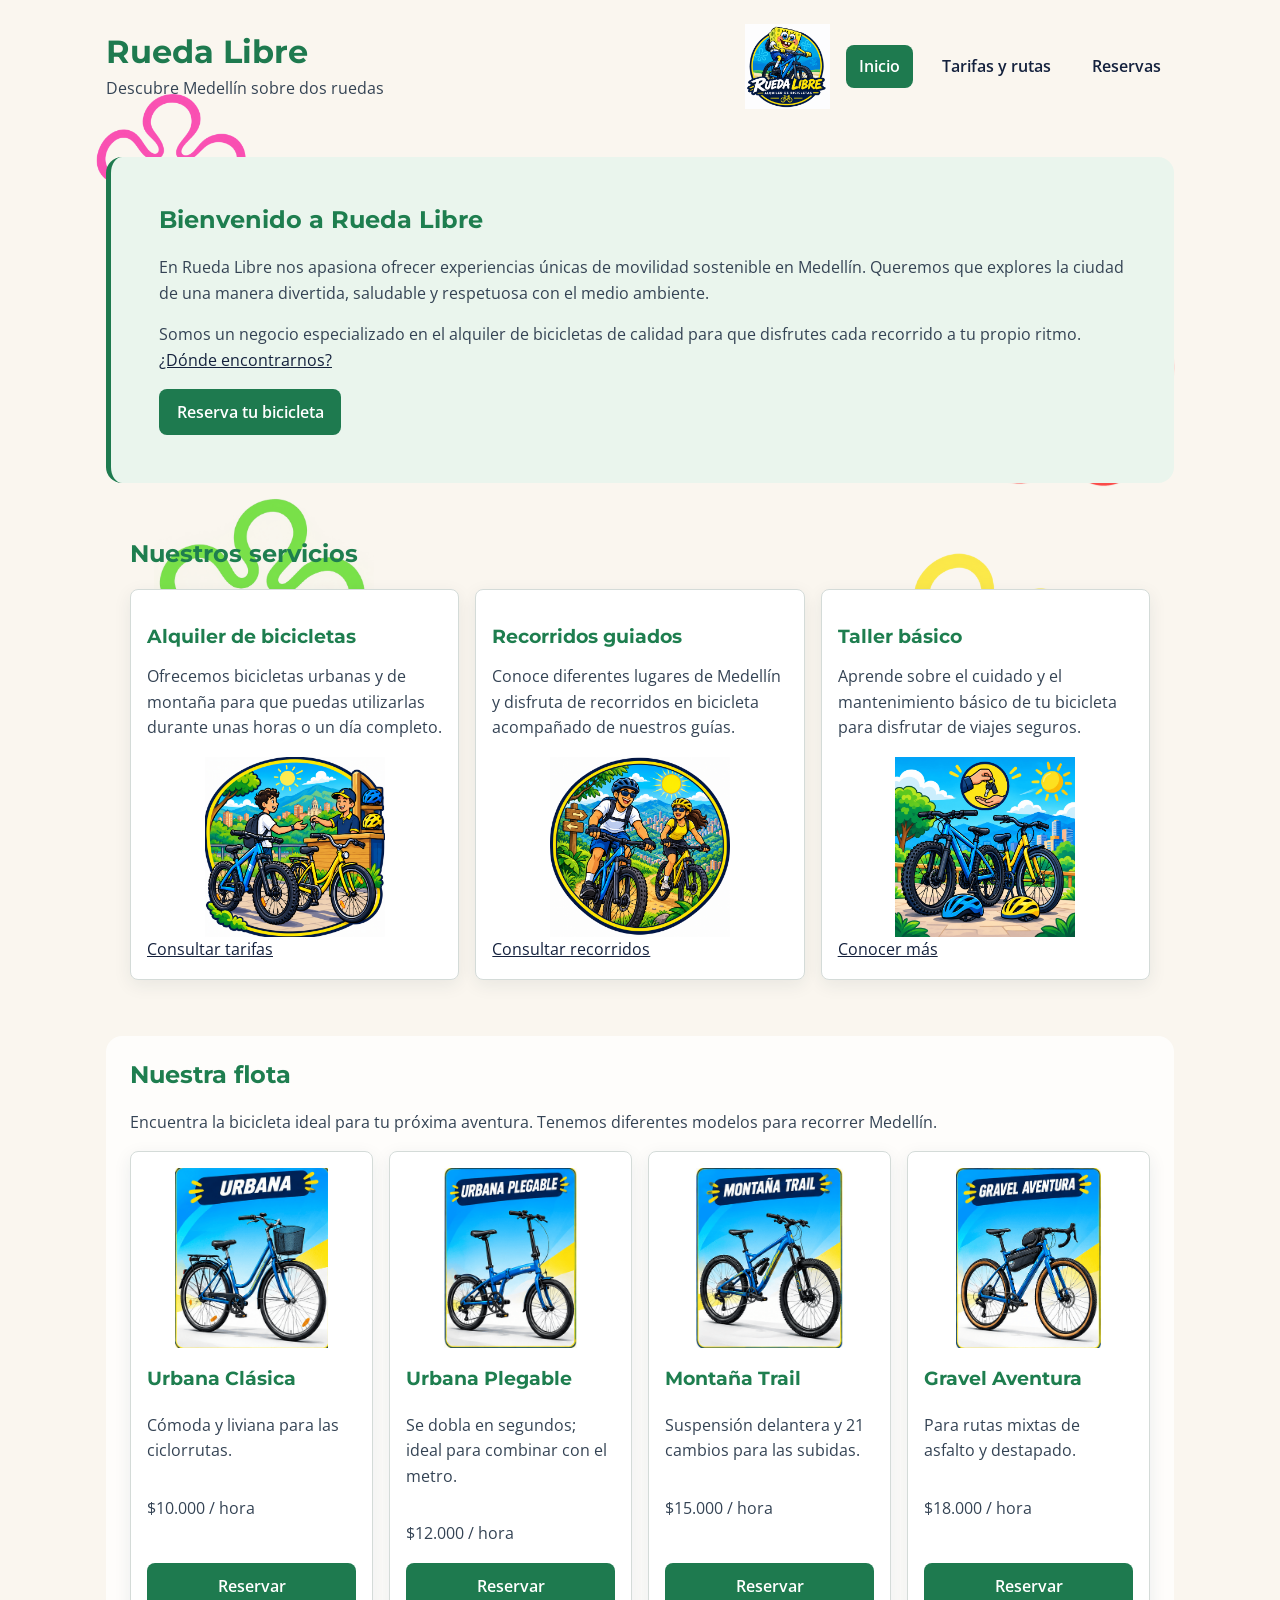
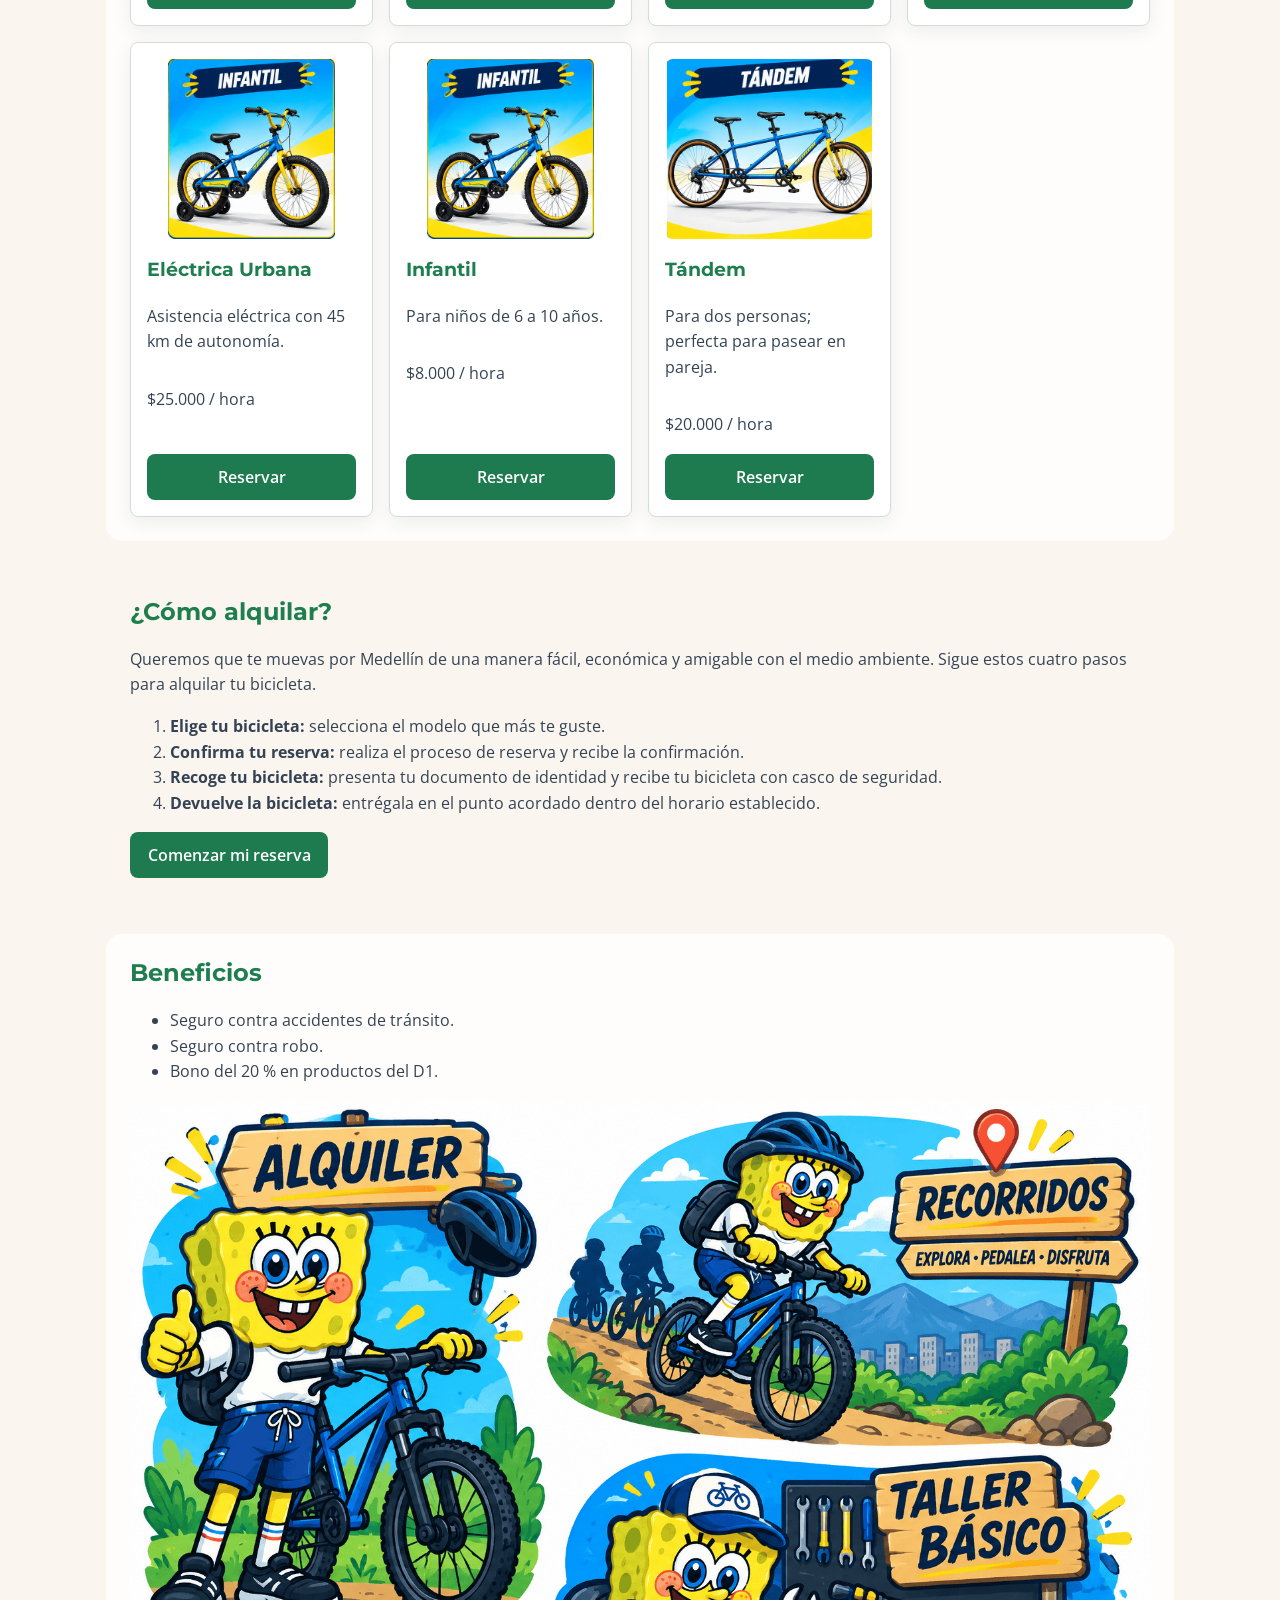
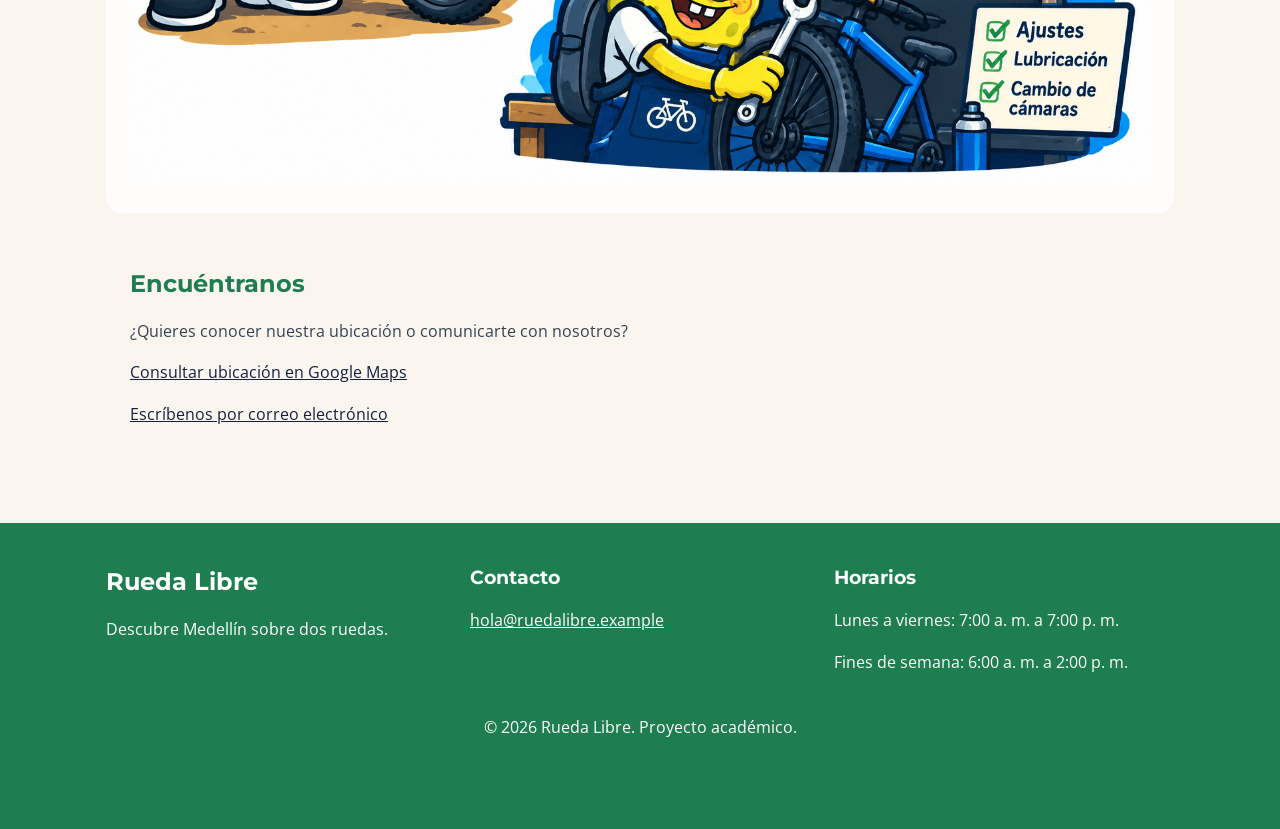
==== commit ff893c8f: "rueda libre casi lista" ====
--- a/index.html
+++ b/index.html
@@ -22,6 +22,13 @@
 <body>
 
     <header class="encabezado">
+        <div aria-hidden="true" class="particulas">
+   <img alt="" class="flor flor-1" src="../img/imagen15.png.png"/>
+   <img alt="" class="flor flor-2" src="../img/imagen.16.png"/>
+   <img alt="" class="flor flor-3" src="../img/imagen.17.png"/>
+   <img alt="" class="flor flor-4" src="../img/imagen.18.png"/>
+   <img alt="" class="flor flor-5" src="../img/imagen.19.png"/>
+  </div>
         <div class="marca">
             <h1>Rueda Libre</h1>
             <p>Descubre Medellín sobre dos ruedas</p>
--- a/css/styles.css
+++ b/css/styles.css
@@ -1,16 +1,26 @@
+/* Rueda Libre: estilos compartidos, sencillos y reutilizables */
 /* Rueda Libre: estilos compartidos, sencillos y reutilizables */
 :root {
     --verde-ruta: #1e7a4f;
-    --naranja-pedal: #9a5a0d;
-    --azul-noche: #002574;
-    --crema: #875600;
-    --gris-asfalto: #1d2f45;
-    --fondo: #faf6ef;
+    --naranja-pedal: #F39A2B;
+    --azul-noche: #14213D;
+    --crema: #FAF6EF;
+    --gris-asfalto: #1e7e4f;
+    --fondo: #FAF6EF;
     --texto: #344354;
     --blanco: #fff;
+    --color-aux-1: #166b42;
+    --color-aux-2: #eaf5ed;
+    --color-aux-3: #f0f7ef;
+    --color-aux-4: #9aa7ac;
+    --color-aux-5: #d4dbd8;
+    --color-aux-6: #cbd5d1;
+    --color-aux-7: #104d30;
+    --color-aux-8: #edf4ef;
+    --color-aux-9: #0003;
     --espacio: 1rem;
     --radio: 8px;
-    --ancho: 1100px;
+    --ancho: 68.75rem;
     --fuente-texto: "Open Sans", sans-serif;
     --fuente-titulo: Montserrat, sans-serif;
 }
@@ -100,7 +110,7 @@
     font-weight: 600;
 }
 
-nav a:hover, nav a[aria-current="page"] {
+nav a:hover, nav a[aria-current="page"], nav a.activo {
     background: var(--verde-ruta);
     color: var(--blanco);
 }
@@ -139,7 +149,7 @@
 
 .servicio, .tarjeta-bicicleta, aside, fieldset {
     padding: var(--espacio);
-    border: 1px solid #d4dbd8;
+    border: 1px solid var(--color-aux-5);
     border-radius: var(--radio);
     background: var(--blanco);
 }
@@ -175,7 +185,7 @@
 }
 
 th, td {
-    border: 1px solid #cbd5d1;
+    border: 1px solid var(--color-aux-6);
     text-align: left;
     padding: .7rem;
 }
@@ -212,7 +222,7 @@
 input:not([type="radio"]):not([type="checkbox"]), select, textarea {
     width: 100%;
     padding: .65rem;
-    border: 1px solid #9aa7ac;
+    border: 1px solid var(--color-aux-4);
     border-radius: var(--radio);
     font: inherit;
 }
@@ -281,3 +291,190 @@
         margin-bottom: .5rem;
     }
 }
+
+
+/* Contenedor de las flores */
+.particulas {
+    position: fixed;
+    inset: 0;
+    pointer-events: none;
+    z-index: 0;
+    overflow: hidden;
+}
+
+/* Estilo general */
+.flor {
+    position: absolute;
+    width: clamp(220px, 8vw, 100px);
+    opacity: 0.70;
+    animation: flotar 8s ease-in-out infinite alternate;
+}
+
+/* Posiciones */
+.flor-1 {
+    top: 10%;
+    left: 5%;
+    animation-delay: 0s;
+}
+
+.flor-2 {
+    top: 30%;
+    right: 8%;
+    animation-delay: 2s;
+}
+
+.flor-3 {
+    top: 55%;
+    left: 12%;
+    animation-delay: 4s;
+}
+
+.flor-4 {
+    bottom: 15%;
+    right: 15%;
+    animation-delay: 1s;
+}
+
+.flor-5 {
+    bottom: 8%;
+    left: 45%;
+    animation-delay: 3s;
+}
+
+/* Movimiento */
+@keyframes flotar {
+    from {
+        transform: translateY(0) rotate(0deg);
+    }
+
+    to {
+        transform: translateY(-16px) rotate(12deg);
+    }
+}
+
+/* Mantener el contenido por encima */
+body > header,
+body > main,
+body > footer {
+    position: relative;
+    z-index: 1;
+}
+
+/* Accesibilidad */
+@media (prefers-reduced-motion: reduce) {
+    .flor {
+        animation: none;
+    }
+}
+
+/* Mejoras finales: secciones, beneficios, promociones y accesibilidad */
+main > section {
+    padding: 1.5rem;
+    border-radius: 16px;
+}
+main > section:nth-of-type(odd) {
+    background: rgba(255, 255, 255, .76);
+}
+main > section:first-child {
+    padding: clamp(1.5rem, 4vw, 3rem);
+    background: var(--color-aux-2);
+    border-left: .35rem solid var(--verde-ruta);
+}
+.servicio, .tarjeta-bicicleta {
+    box-shadow: 0 5px 18px rgba(29, 47, 69, .08);
+    transition: transform .2s ease, box-shadow .2s ease;
+}
+.servicio:hover, .tarjeta-bicicleta:hover {
+    transform: translateY(-3px);
+    box-shadow: 0 10px 22px rgba(29, 47, 69, .13);
+}
+.tarjeta-bicicleta {
+    position: relative;
+    display: flex;
+    flex-direction: column;
+}
+.tarjeta-bicicleta .boton { margin-top: auto; text-align: center; }
+.etiqueta-nuevo {
+    position: absolute;
+    top: .75rem;
+    right: .75rem;
+    padding: .25rem .7rem;
+    border-radius: 1rem;
+    background: var(--azul-noche);
+    color: var(--blanco);
+    font-weight: 700;
+    font-size: .8rem;
+}
+.seccion-beneficios {
+    padding: clamp(1.5rem, 4vw, 3rem);
+    text-align: center;
+    background: var(--color-aux-8);
+}
+.seccion-beneficios ul { text-align: left; max-width: 620px; margin: 1rem auto 2rem; }
+.seccion-beneficios .imagen-beneficios {
+    display: block;
+    width: 100%;
+    max-width: 980px;
+    height: clamp(230px, 42vw, 470px);
+    object-fit: cover;
+    object-position: center;
+    border-radius: 18px;
+    margin: auto;
+    box-shadow: 0 10px 28px rgba(29, 47, 69, .16);
+}
+/* Las promociones están todas visibles: esta versión no utiliza JavaScript. */
+.promociones {
+    display: grid;
+    grid-template-columns: repeat(auto-fit, minmax(min(100%, 15rem), 1fr));
+    gap: 1rem;
+}
+.promocion {
+    display: flex;
+    flex-direction: column;
+    gap: .75rem;
+    padding: 1rem;
+    background: var(--color-aux-3);
+    border-radius: var(--radio);
+}
+.promocion img {
+    width: 100%;
+    height: 11rem;
+    object-fit: contain;
+}
+.promocion h3 { margin: 0; }
+.promocion .boton { margin-top: auto; text-align: center; }
+.whatsapp {
+    position: fixed;
+    bottom: 1rem;
+    right: 1rem;
+    z-index: 5;
+    background: var(--color-aux-1);
+    color: var(--blanco);
+    padding: .75rem 1.1rem;
+    border-radius: 999px;
+    font-weight: 700;
+    box-shadow: 0 4px 15px var(--color-aux-9);
+    text-decoration: none;
+}
+.whatsapp:hover { background: var(--color-aux-7); color: var(--blanco); }
+footer { padding-bottom: 4.5rem; }
+.aviso-documento { padding: 1rem; border-left: .3rem solid var(--verde-ruta); background: var(--color-aux-2); border-radius: .5rem; }
+.politicas { margin: 1rem 0; padding: 1rem; border: 1px solid var(--color-aux-5); border-radius: 8px; background: var(--blanco); }
+.politicas summary { cursor: pointer; font-weight: 700; color: var(--azul-noche); }
+img { max-width: 100%; }
+@media (max-width: 600px) {
+    main > section { padding: 1rem; }
+    .seccion-beneficios .imagen-beneficios { height: 240px; }
+}
+@media (prefers-reduced-motion: reduce) {
+    html { scroll-behavior: auto; }
+    .servicio, .tarjeta-bicicleta { transition: none; }
+    .servicio:hover, .tarjeta-bicicleta:hover { transform: none; }
+}
+
+/* Accesibilidad del formulario y fin de página */
+.grupo-plan label { display: inline-flex; gap: .4rem; align-items: center; margin-right: 1rem; }
+#reservas form { max-width: 42rem; margin-inline: auto; }
+#reservas form fieldset { margin-bottom: 1rem; }
+#reservas form .nota { font-size: .9rem; }
+.whatsapp:focus-visible { outline: 3px solid var(--azul-noche); outline-offset: 3px; }
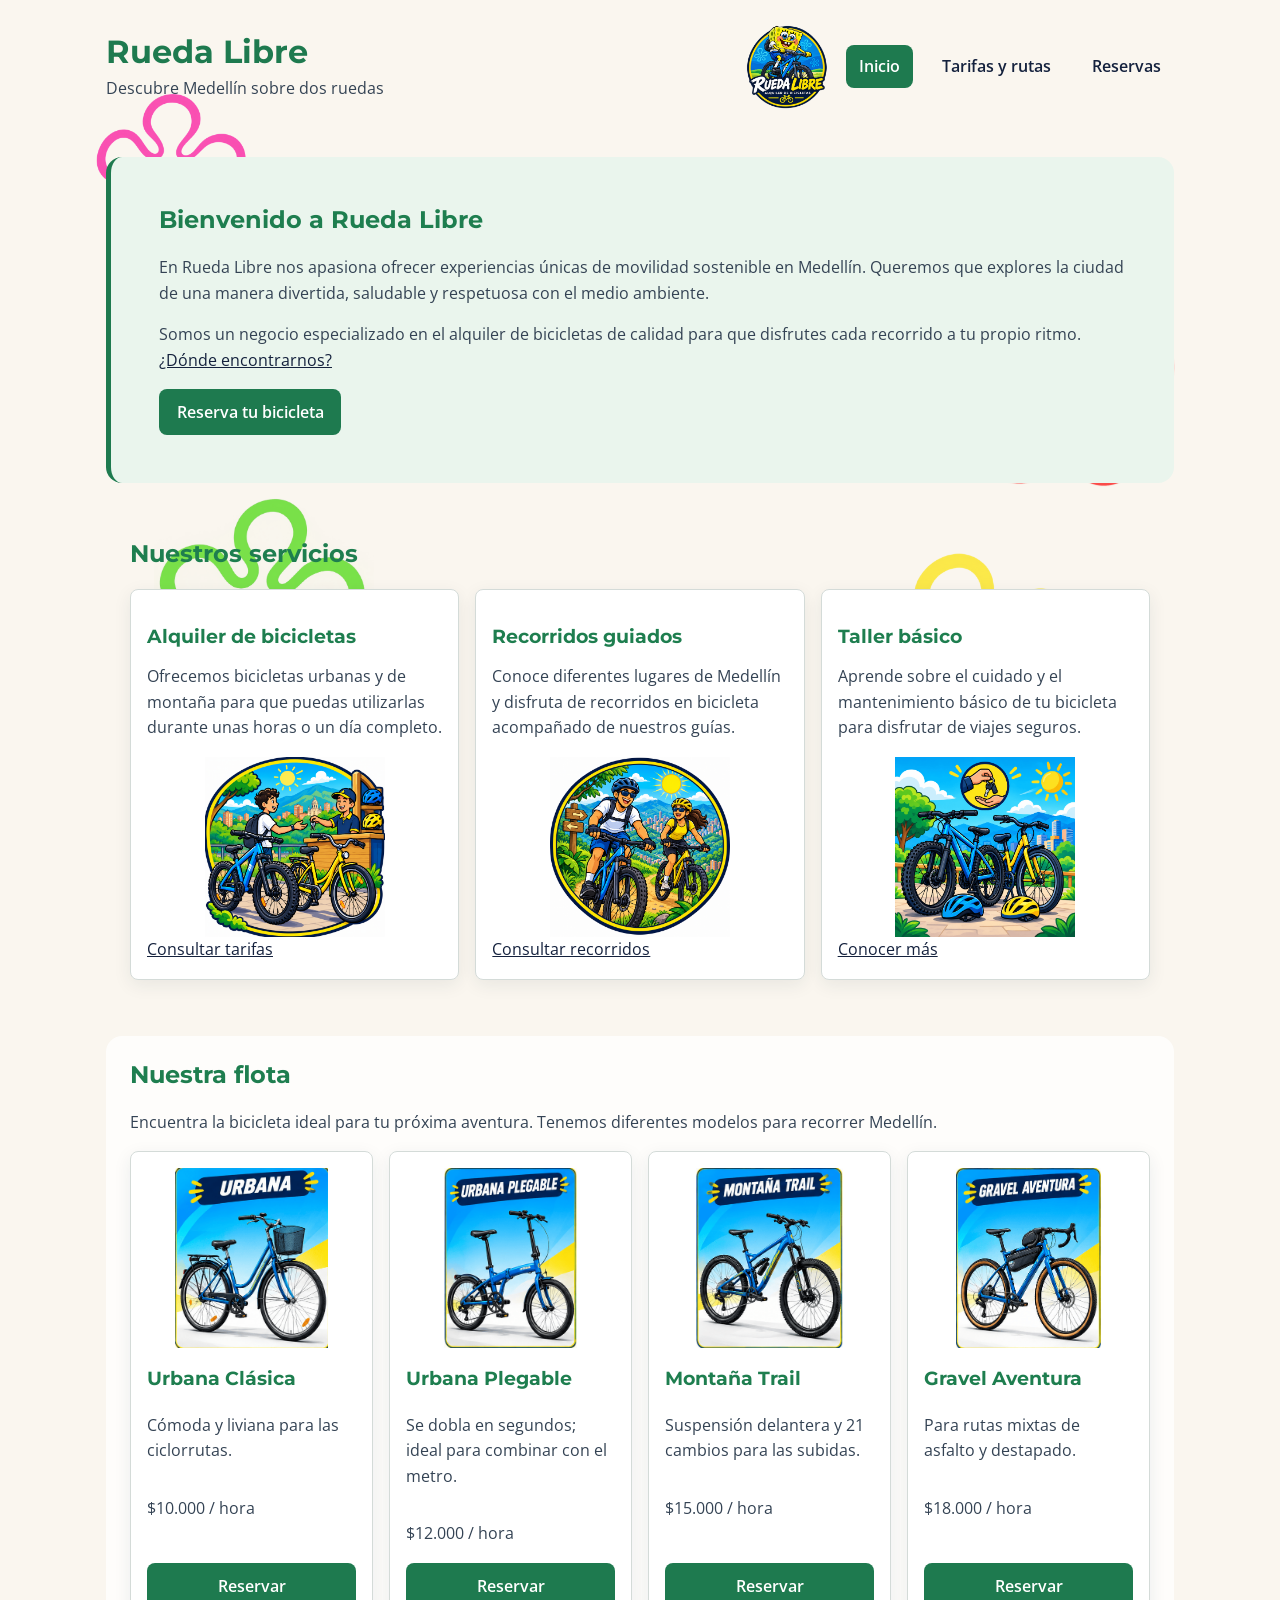
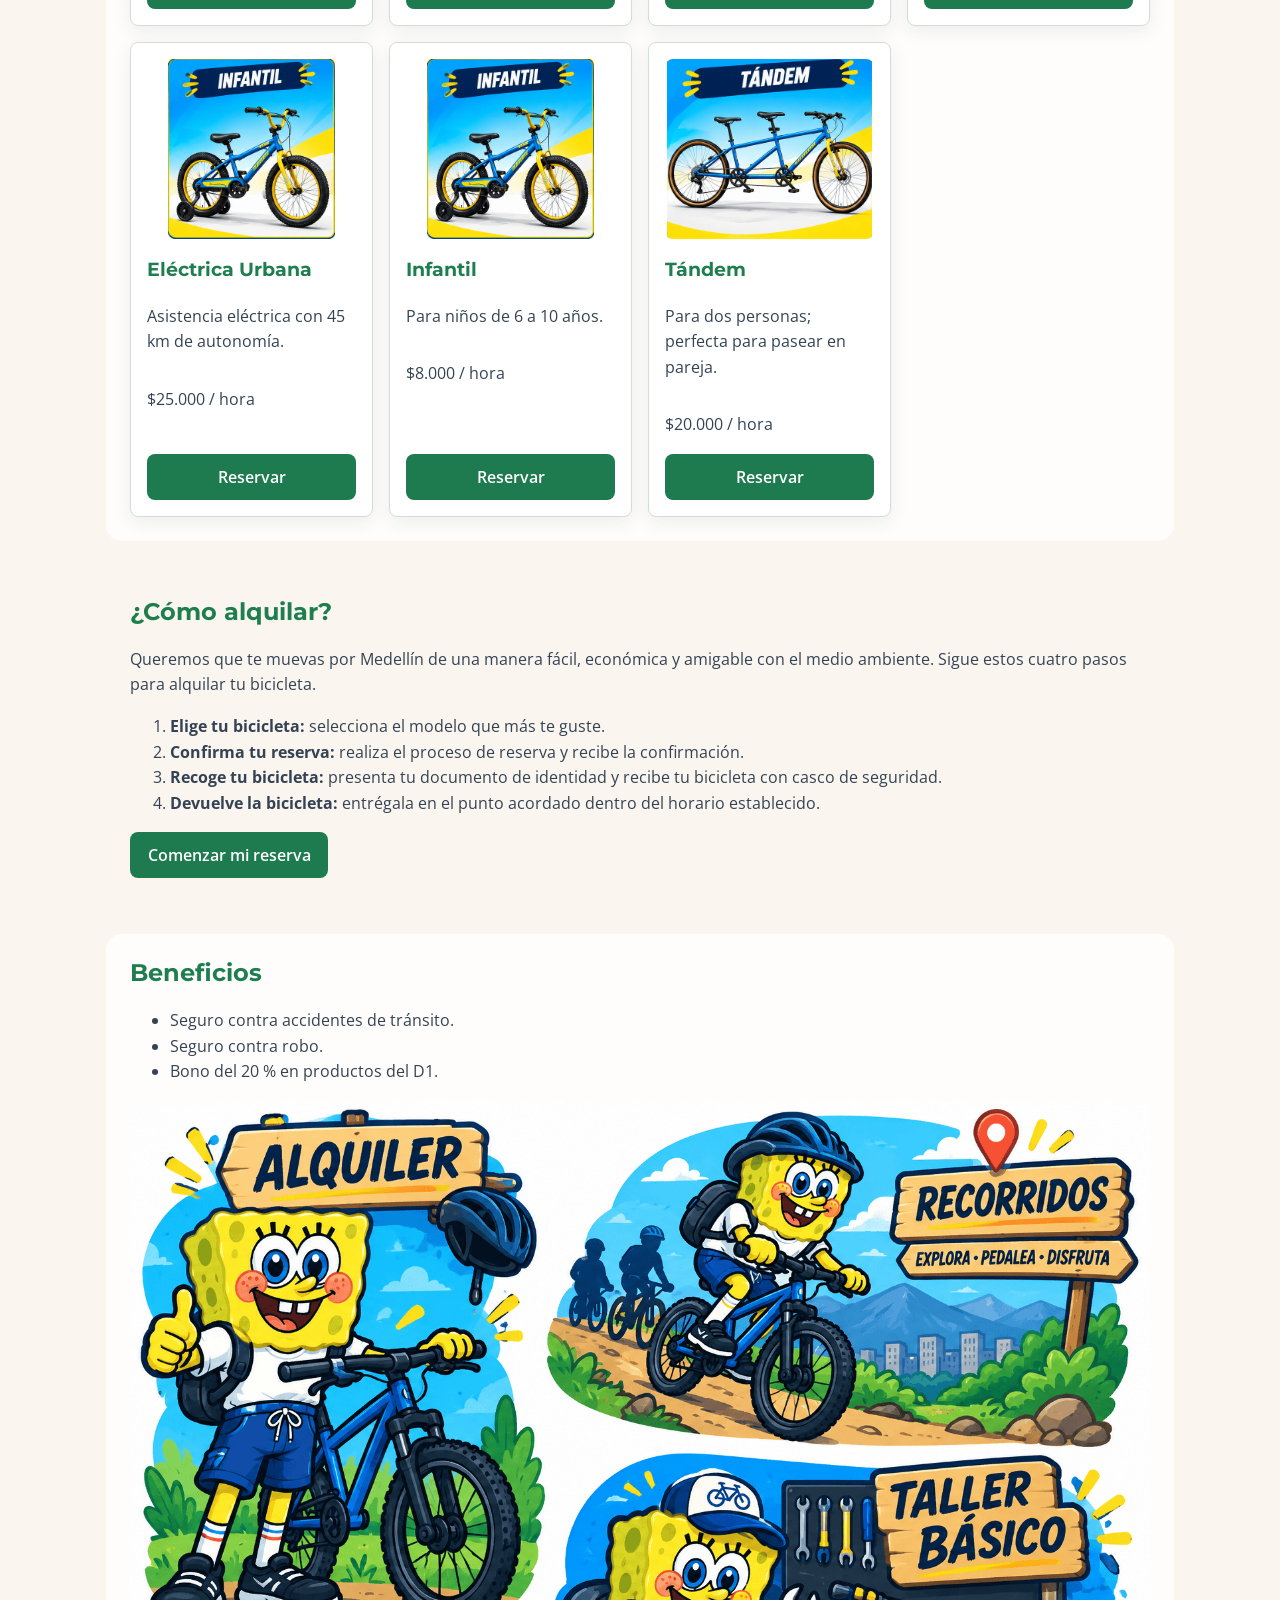
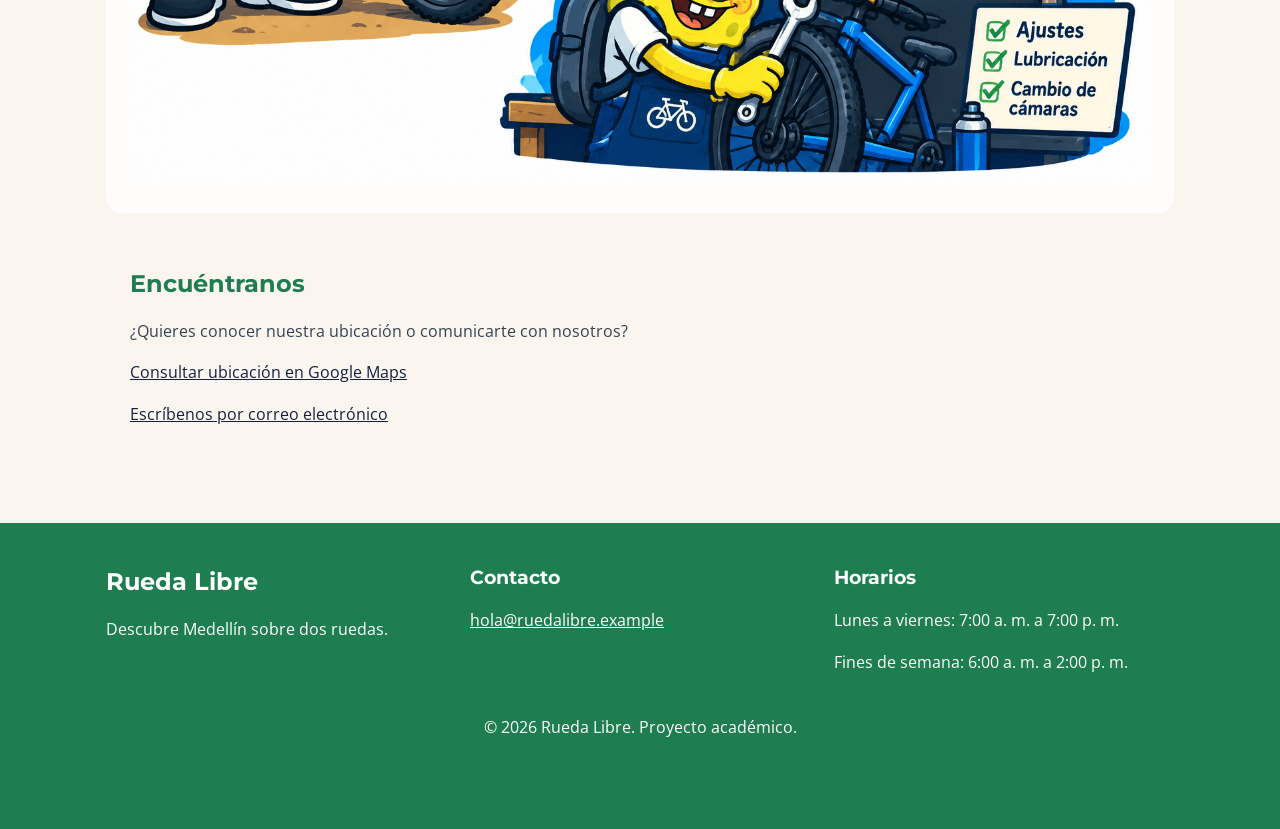
==== commit 330ca41d: "rueda final" ====
--- a/index.html
+++ b/index.html
@@ -34,7 +34,7 @@
             <p>Descubre Medellín sobre dos ruedas</p>
         </div>
 
-        <img class="logo-rueda" src="img/imagen4.png" alt="Imagen representativa de Rueda Libre">
+        <img class="logo-rueda" src="img/imagen.4.png" alt="Imagen representativa de Rueda Libre">
 
         <nav aria-label="Navegación principal">
             <ul>
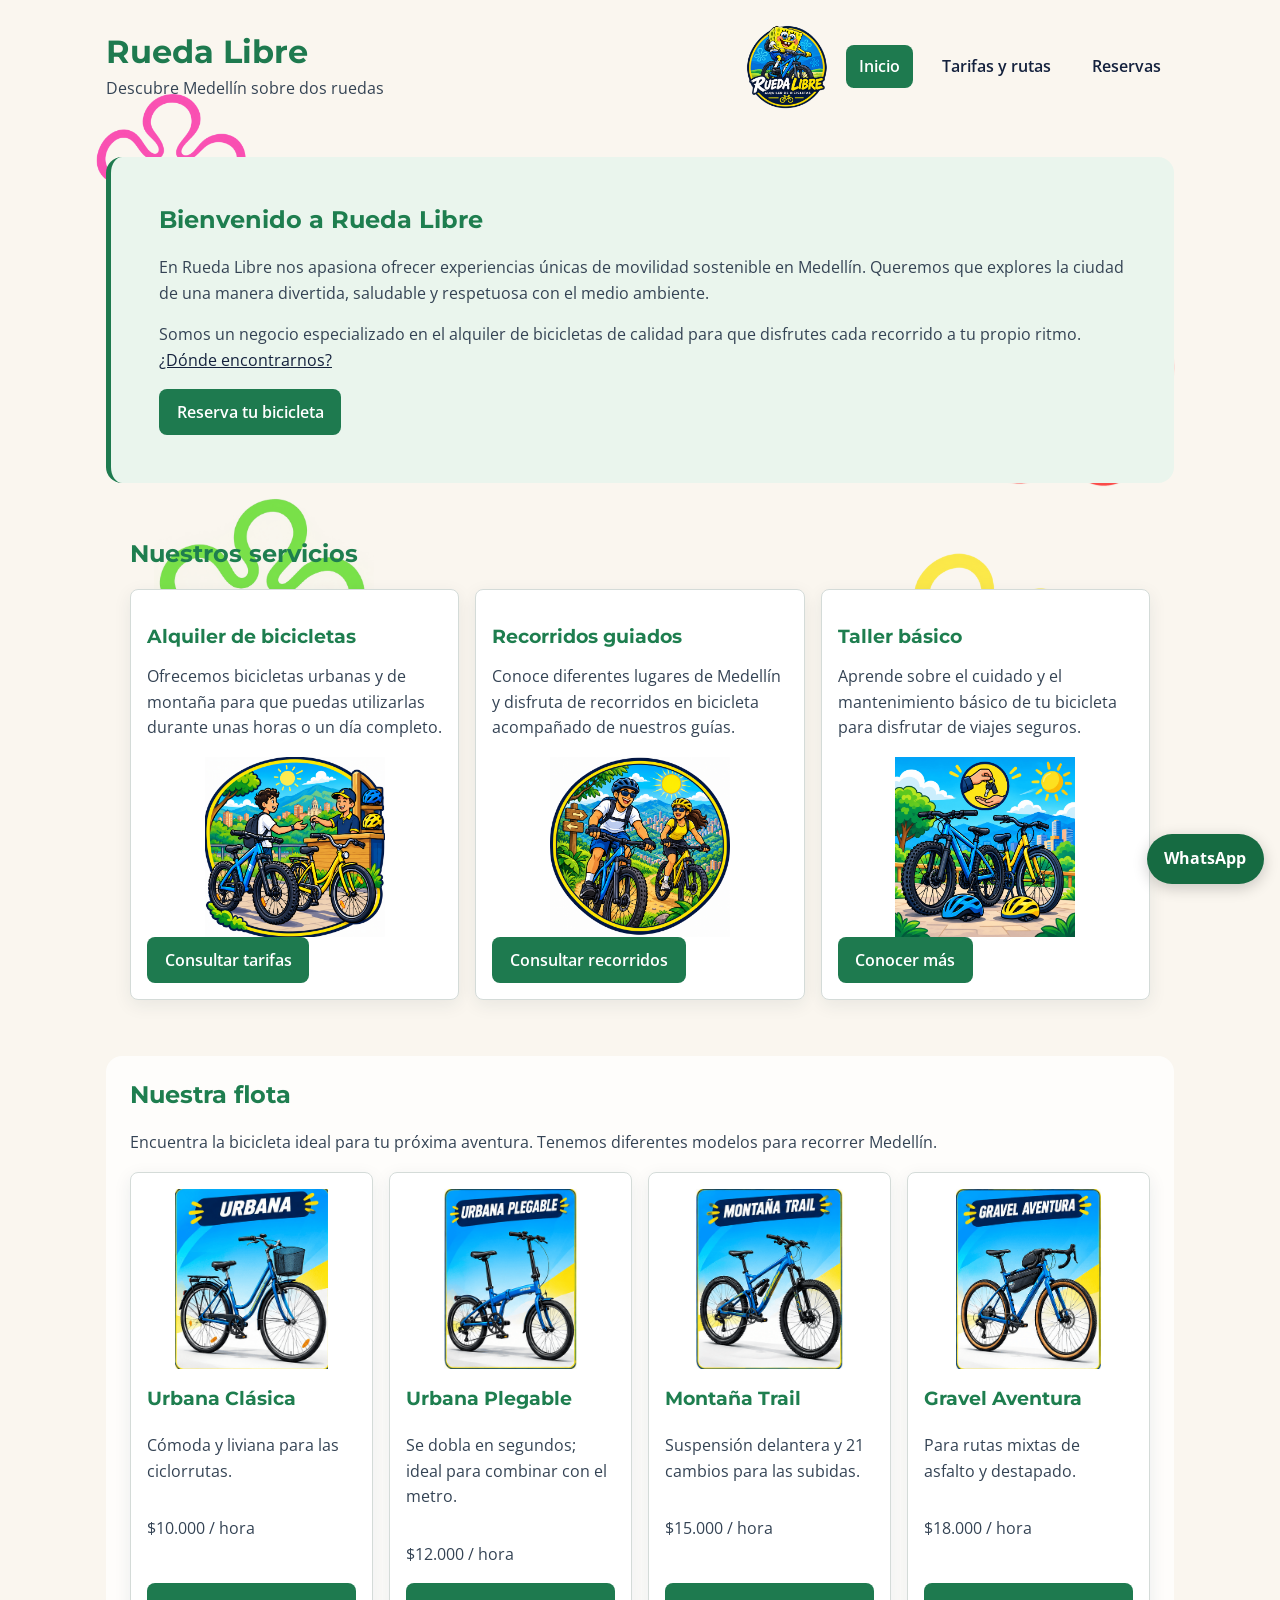
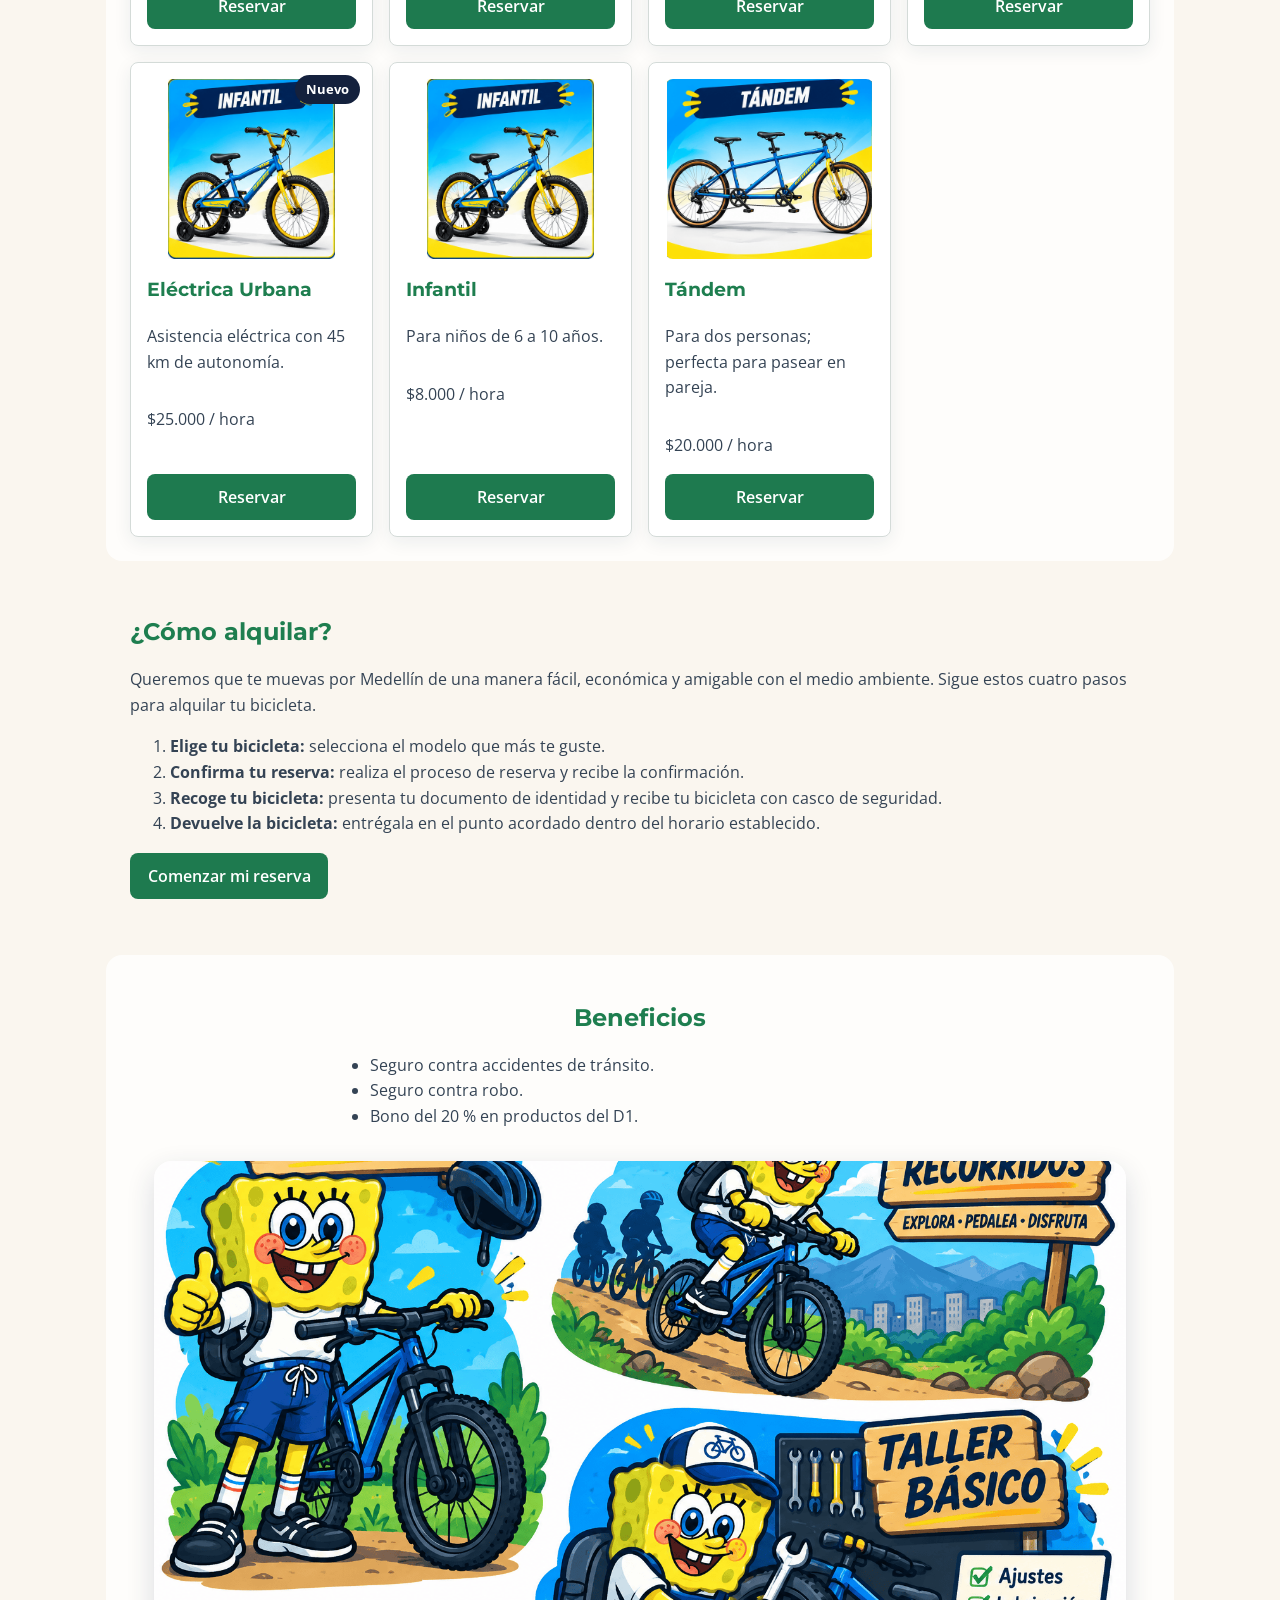
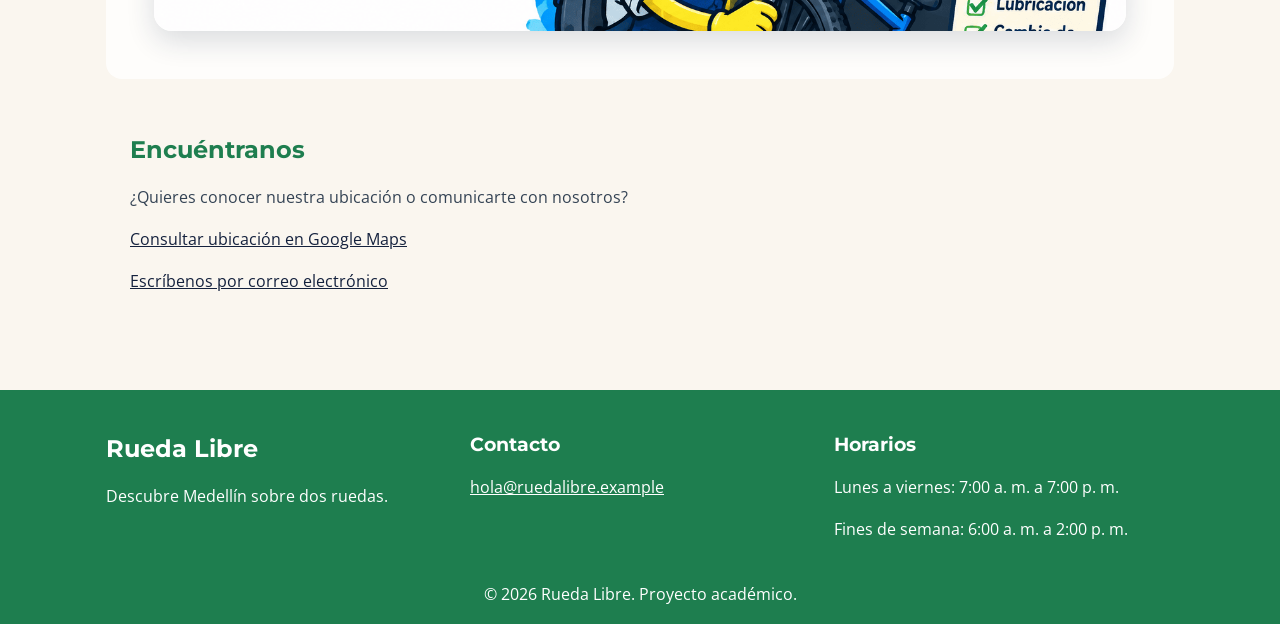
==== commit ae7378f1: "whatsapp" ====
--- a/index.html
+++ b/index.html
@@ -21,14 +21,15 @@
 
 <body>
 
+    <div aria-hidden="true" class="particulas">
+   <img alt="" class="flor flor-1" src="img/imagen15.png.png"/>
+   <img alt="" class="flor flor-2" src="img/imagen.16.png"/>
+   <img alt="" class="flor flor-3" src="img/imagen.17.png"/>
+   <img alt="" class="flor flor-4" src="img/imagen.18.png"/>
+   <img alt="" class="flor flor-5" src="img/imagen.19.png"/>
+  </div>
+
     <header class="encabezado">
-        <div aria-hidden="true" class="particulas">
-   <img alt="" class="flor flor-1" src="../img/imagen15.png.png"/>
-   <img alt="" class="flor flor-2" src="../img/imagen.16.png"/>
-   <img alt="" class="flor flor-3" src="../img/imagen.17.png"/>
-   <img alt="" class="flor flor-4" src="../img/imagen.18.png"/>
-   <img alt="" class="flor flor-5" src="../img/imagen.19.png"/>
-  </div>
         <div class="marca">
             <h1>Rueda Libre</h1>
             <p>Descubre Medellín sobre dos ruedas</p>
@@ -37,8 +38,8 @@
         <img class="logo-rueda" src="img/imagen.4.png" alt="Imagen representativa de Rueda Libre">
 
         <nav aria-label="Navegación principal">
-            <ul>
-                <li><a href="index.html" aria-current="page">Inicio</a></li>
+            <ul id="menu">
+                <li><a href="index.html" class="activo" aria-current="page">Inicio</a></li>
                 <li><a href="paginas/tarifas.html">Tarifas y rutas</a></li>
                 <li><a href="paginas/reservas.html">Reservas</a></li>
                 
@@ -89,7 +90,7 @@
 
                 <img class="imagen-servicio" src="img/imagen5.png" alt="Bicicleta disponible para alquiler">
 
-                <a href="paginas/tarifas.html">Consultar tarifas</a>
+                <a href="paginas/tarifas.html" class="boton">Consultar tarifas</a>
 
             </article>
 
@@ -104,7 +105,7 @@
 
                 <img class="imagen-servicio" src="img/imagen6.png" alt="Persona disfrutando un recorrido en bicicleta">
 
-                <a href="paginas/tarifas.html#recorridos">
+                <a href="paginas/tarifas.html#recorridos" class="boton">
                     Consultar recorridos
                 </a>
 
@@ -121,7 +122,7 @@
 
                 <img class="imagen-servicio" src="img/imagen14.png" alt="Taller de mantenimiento de bicicletas">
 
-                <a href="paginas/tarifas.html">
+                <a href="paginas/tarifas.html" class="boton" >
                     Conocer más
                 </a>
 
@@ -222,6 +223,8 @@
                 <article class="tarjeta-bicicleta">
 
                     <img class="imagen-bicicleta" src="img/imagen11.png" alt="Bicicleta Eléctrica Urbana">
+
+                    <span class="etiqueta-nuevo">Nuevo</span>
 
                     <h3>Eléctrica Urbana</h3>
 
@@ -324,7 +327,7 @@
 
         <!-- BENEFICIOS -->
 
-        <section id="beneficios">
+        <section id="beneficios" class="seccion-beneficios">
 
             <h2>Beneficios</h2>
 
@@ -378,6 +381,8 @@
         <p class="derechos">&copy; 2026 Rueda Libre. Proyecto académico.</p>
     </footer>
 
+    <a class="whatsapp" href="https://wa.me/573000000000" target="_blank" rel="noopener noreferrer">WhatsApp</a>
+
 </body>
 
 </html>
--- a/css/styles.css
+++ b/css/styles.css
@@ -133,6 +133,7 @@
     font: 600 1rem var(--fuente-texto);
     text-decoration: none;
     cursor: pointer;
+    
 }
 
 .boton:hover, button[type="submit"]:hover {
@@ -415,12 +416,13 @@
     display: block;
     width: 100%;
     max-width: 980px;
-    height: clamp(230px, 42vw, 470px);
+    height: clamp(220px, 42vw, 470px);
     object-fit: cover;
     object-position: center;
     border-radius: 18px;
     margin: auto;
     box-shadow: 0 10px 28px rgba(29, 47, 69, .16);
+    img {max-width: 1%;}
 }
 /* Las promociones están todas visibles: esta versión no utiliza JavaScript. */
 .promociones {
@@ -456,25 +458,4 @@
     box-shadow: 0 4px 15px var(--color-aux-9);
     text-decoration: none;
 }
-.whatsapp:hover { background: var(--color-aux-7); color: var(--blanco); }
-footer { padding-bottom: 4.5rem; }
-.aviso-documento { padding: 1rem; border-left: .3rem solid var(--verde-ruta); background: var(--color-aux-2); border-radius: .5rem; }
-.politicas { margin: 1rem 0; padding: 1rem; border: 1px solid var(--color-aux-5); border-radius: 8px; background: var(--blanco); }
-.politicas summary { cursor: pointer; font-weight: 700; color: var(--azul-noche); }
-img { max-width: 100%; }
-@media (max-width: 600px) {
-    main > section { padding: 1rem; }
-    .seccion-beneficios .imagen-beneficios { height: 240px; }
-}
-@media (prefers-reduced-motion: reduce) {
-    html { scroll-behavior: auto; }
-    .servicio, .tarjeta-bicicleta { transition: none; }
-    .servicio:hover, .tarjeta-bicicleta:hover { transform: none; }
-}
-
-/* Accesibilidad del formulario y fin de página */
-.grupo-plan label { display: inline-flex; gap: .4rem; align-items: center; margin-right: 1rem; }
-#reservas form { max-width: 42rem; margin-inline: auto; }
-#reservas form fieldset { margin-bottom: 1rem; }
-#reservas form .nota { font-size: .9rem; }
-.whatsapp:focus-visible { outline: 3px solid var(--azul-noche); outline-offset: 3px; }
+img { max-width: 70%}
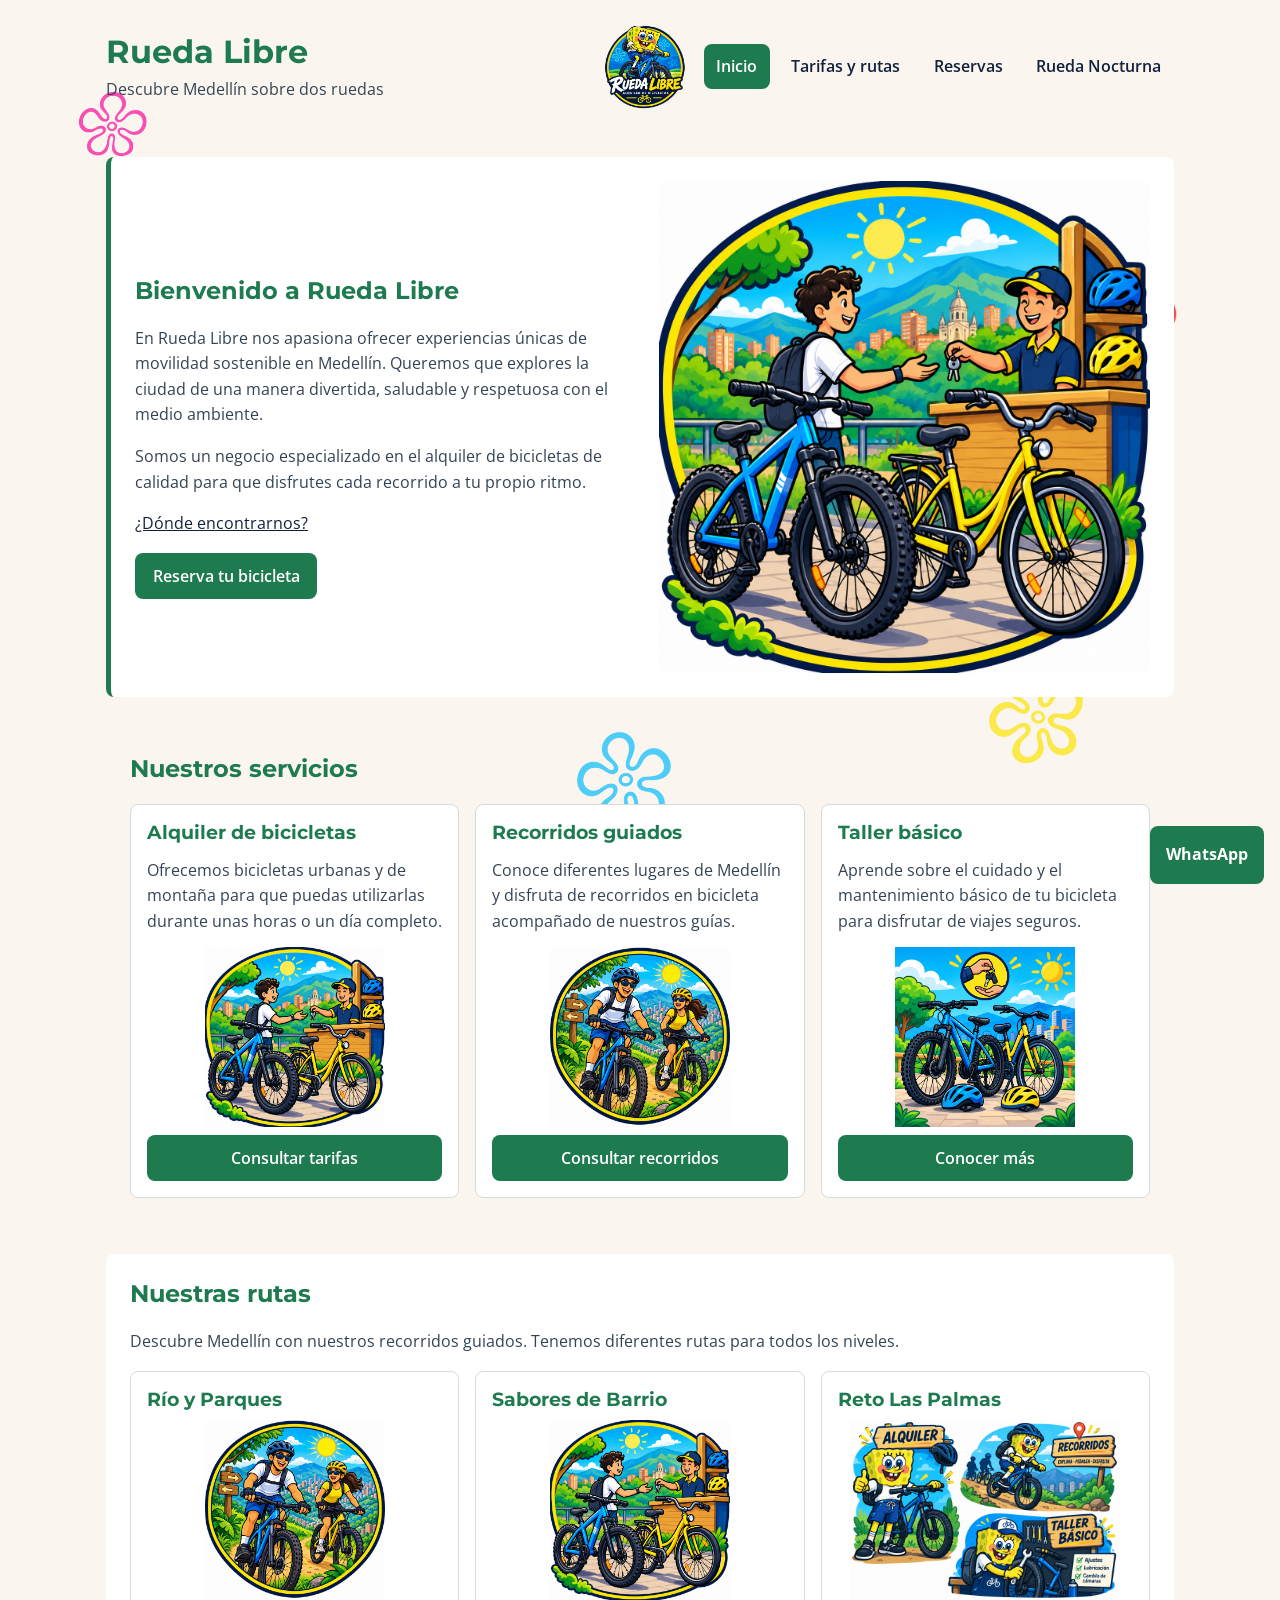
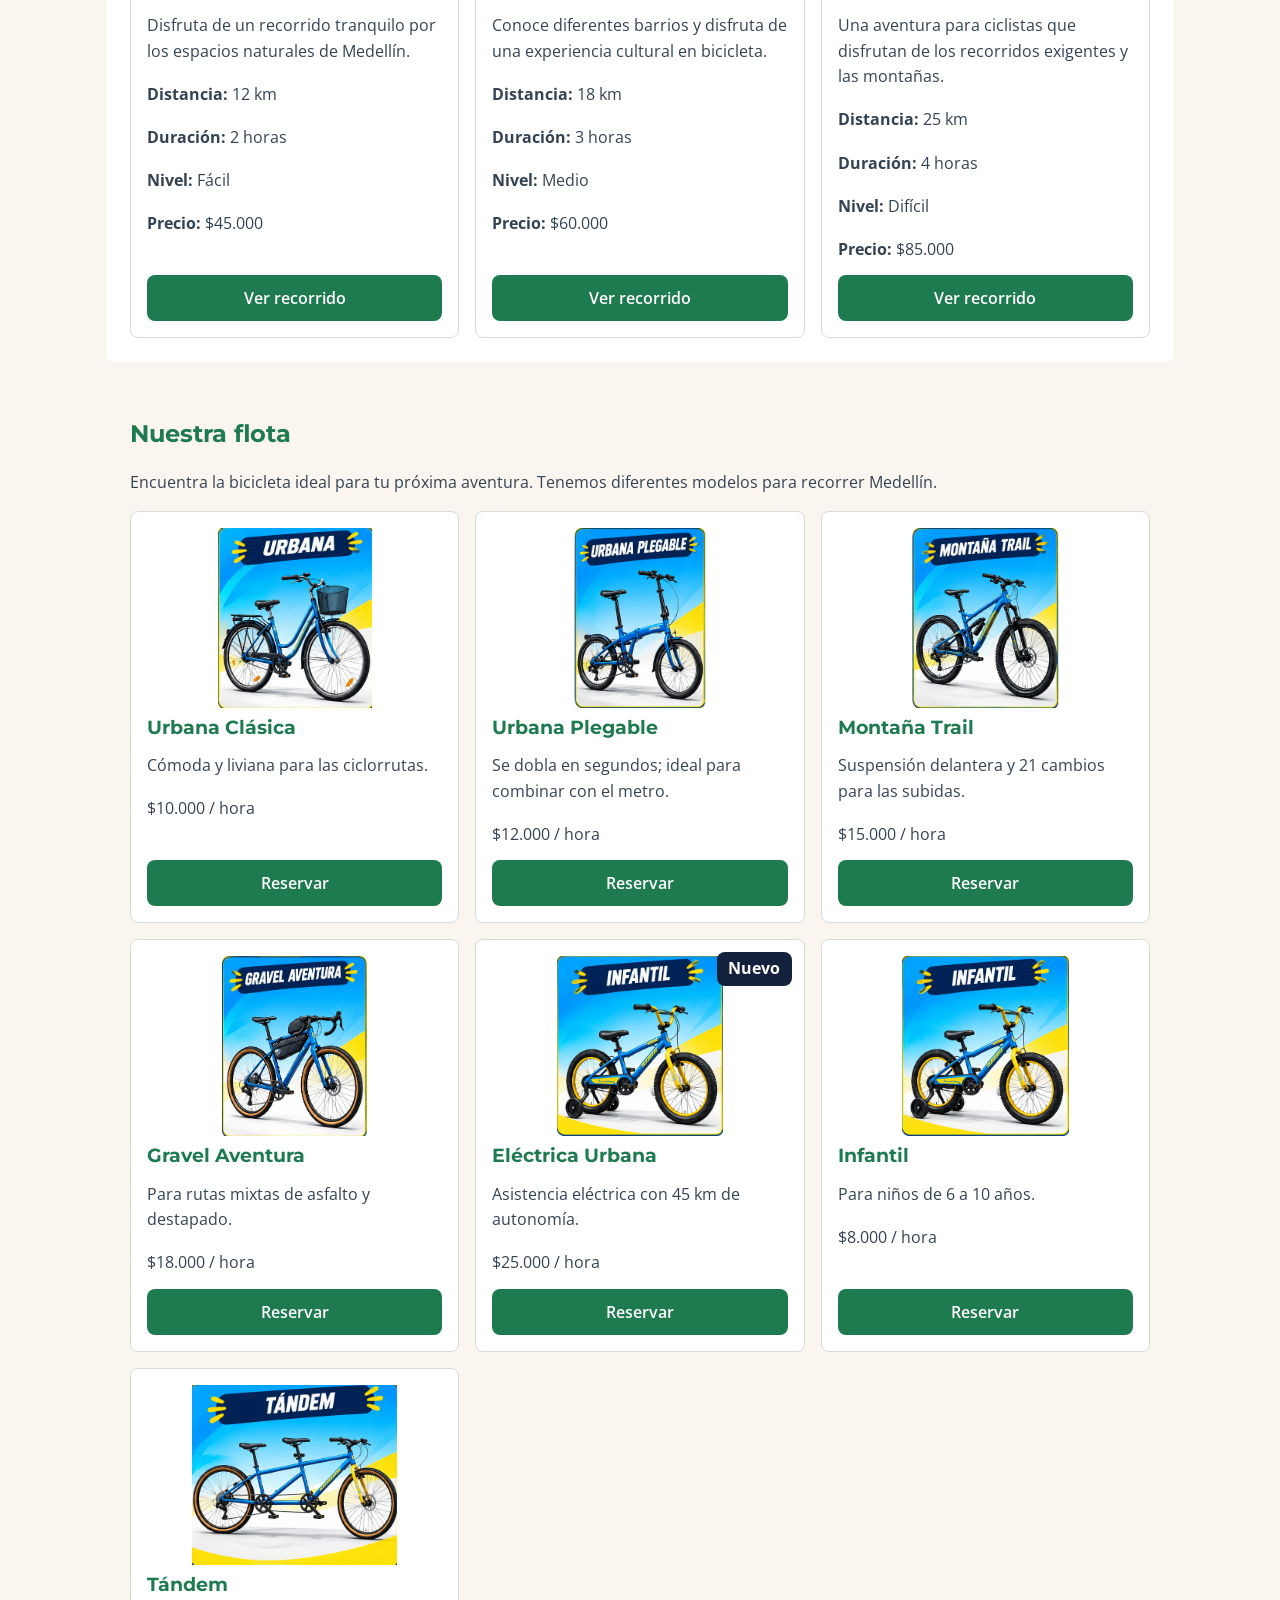
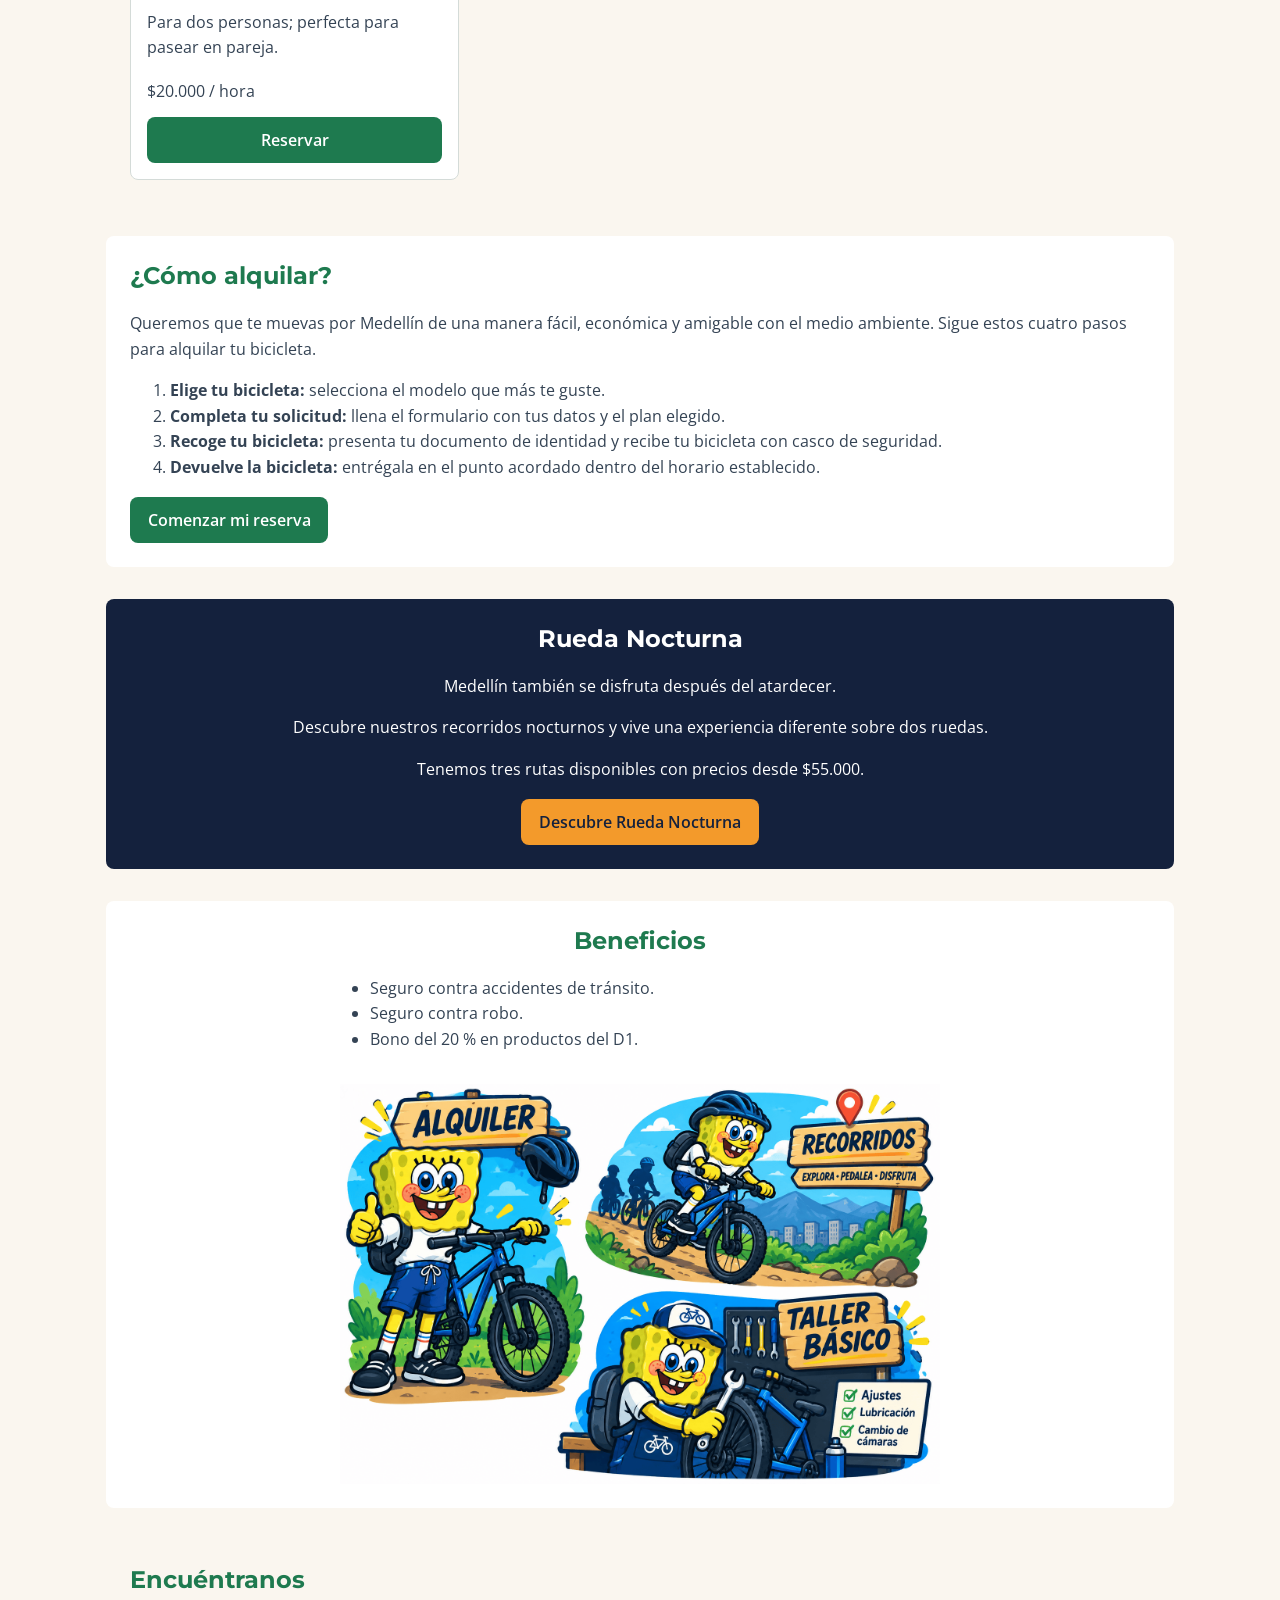
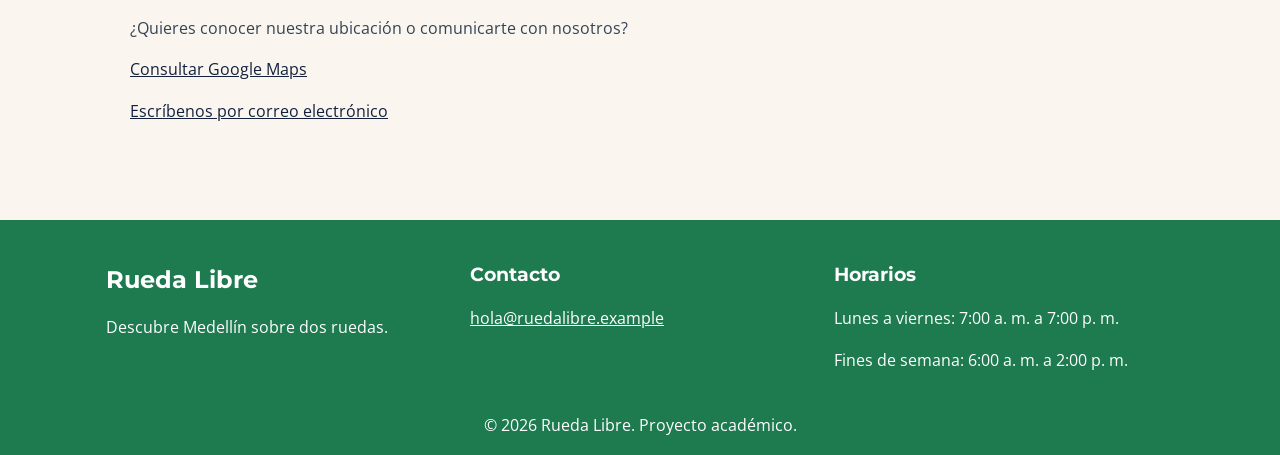
==== commit c79ecae0: "correccion de css y semantica" ====
--- a/index.html
+++ b/index.html
@@ -1,3 +1,4 @@
+
 <!DOCTYPE html>
 <html lang="es">
 
@@ -14,124 +15,256 @@
 
     <link rel="preconnect" href="https://fonts.googleapis.com">
     <link rel="preconnect" href="https://fonts.gstatic.com" crossorigin>
-
-    <link href="https://fonts.googleapis.com/css2?family=Montserrat:wght@700&family=Open+Sans:wght@400;600&display=swap"
+    <link
+        href="https://fonts.googleapis.com/css2?family=Montserrat:wght@700&family=Open+Sans:wght@400;600&display=swap"
         rel="stylesheet">
 </head>
 
 <body>
 
-    <div aria-hidden="true" class="particulas">
-   <img alt="" class="flor flor-1" src="img/imagen15.png.png"/>
-   <img alt="" class="flor flor-2" src="img/imagen.16.png"/>
-   <img alt="" class="flor flor-3" src="img/imagen.17.png"/>
-   <img alt="" class="flor flor-4" src="img/imagen.18.png"/>
-   <img alt="" class="flor flor-5" src="img/imagen.19.png"/>
-  </div>
+   
+
+    <div class="particulas" aria-hidden="true">
+        <img class="flor flor-1" src="img/imagen15.png.png" alt="">
+        <img class="flor flor-2" src="img/imagen.16.png" alt="">
+        <img class="flor flor-3" src="img/imagen.17.png" alt="">
+        <img class="flor flor-4" src="img/imagen.18.png" alt="">
+        <img class="flor flor-5" src="img/imagen.19.png" alt="">
+    </div>
+
+  
 
     <header class="encabezado">
+
         <div class="marca">
             <h1>Rueda Libre</h1>
             <p>Descubre Medellín sobre dos ruedas</p>
         </div>
 
-        <img class="logo-rueda" src="img/imagen.4.png" alt="Imagen representativa de Rueda Libre">
+        <img class="logo-rueda"
+            src="img/imagen.4.png"
+            alt="Logo de Rueda Libre">
 
         <nav aria-label="Navegación principal">
             <ul id="menu">
-                <li><a href="index.html" class="activo" aria-current="page">Inicio</a></li>
-                <li><a href="paginas/tarifas.html">Tarifas y rutas</a></li>
-                <li><a href="paginas/reservas.html">Reservas</a></li>
-                
+                <li>
+                    <a href="index.html" class="activo" aria-current="page">
+                        Inicio
+                    </a>
+                </li>
+                <li>
+                    <a href="paginas/tarifas.html">
+                        Tarifas y rutas
+                    </a>
+                </li>
+                <li>
+                    <a href="paginas/reservas.html">
+                        Reservas
+                    </a>
+                </li>
+                <li>
+                    <a href="nocturna/index.html">
+                        Rueda Nocturna
+                    </a>
+                </li>
             </ul>
         </nav>
+
     </header>
 
     <main>
 
-        <!-- BIENVENIDA -->
-
-        <section>
-
-            <h2>Bienvenido a Rueda Libre</h2>
-
-            <p>
-                En Rueda Libre nos apasiona ofrecer experiencias únicas de movilidad
-                sostenible en Medellín. Queremos que explores la ciudad de una manera
-                divertida, saludable y respetuosa con el medio ambiente.
-            </p>
-
-            <p>
-                Somos un negocio especializado en el alquiler de bicicletas de
-                calidad para que disfrutes cada recorrido a tu propio ritmo.
-                <a href="#encuentranos">¿Dónde encontrarnos?</a>
-            </p>
-
-            <a href="paginas/reservas.html" class="boton">Reserva tu bicicleta</a>
-
-        </section>
-
-
-        <!-- SERVICIOS -->
+       
+
+        <section class="portada">
+
+            <div>
+                <h2>Bienvenido a Rueda Libre</h2>
+
+                <p>
+                    En Rueda Libre nos apasiona ofrecer experiencias
+                    únicas de movilidad sostenible en Medellín.
+                    Queremos que explores la ciudad de una manera
+                    divertida, saludable y respetuosa con el medio ambiente.
+                </p>
+
+                <p>
+                    Somos un negocio especializado en el alquiler de
+                    bicicletas de calidad para que disfrutes cada
+                    recorrido a tu propio ritmo.
+                </p>
+
+                <p>
+                    <a href="#encuentranos">
+                        ¿Dónde encontrarnos?
+                    </a>
+                </p>
+
+                <a href="paginas/reservas.html" class="boton">
+                    Reserva tu bicicleta
+                </a>
+            </div>
+
+            <div>
+                <img src="img/imagen5.png"
+                    alt="Bicicleta disponible para recorrer Medellín">
+            </div>
+
+        </section>
+
+        
 
         <section id="servicios">
 
             <h2>Nuestros servicios</h2>
 
             <div class="cuadricula-servicios">
-            <article class="servicio">
-
-                <h3>Alquiler de bicicletas</h3>
-
-                <p>
-                    Ofrecemos bicicletas urbanas y de montaña para que puedas
-                    utilizarlas durante unas horas o un día completo.
-                </p>
-
-                <img class="imagen-servicio" src="img/imagen5.png" alt="Bicicleta disponible para alquiler">
-
-                <a href="paginas/tarifas.html" class="boton">Consultar tarifas</a>
-
-            </article>
-
-            <article class="servicio">
-
-                <h3>Recorridos guiados</h3>
-
-                <p>
-                    Conoce diferentes lugares de Medellín y disfruta de recorridos
-                    en bicicleta acompañado de nuestros guías.
-                </p>
-
-                <img class="imagen-servicio" src="img/imagen6.png" alt="Persona disfrutando un recorrido en bicicleta">
-
-                <a href="paginas/tarifas.html#recorridos" class="boton">
-                    Consultar recorridos
-                </a>
-
-            </article>
-
-            <article class="servicio">
-
-                <h3>Taller básico</h3>
-
-                <p>
-                    Aprende sobre el cuidado y el mantenimiento básico de tu
-                    bicicleta para disfrutar de viajes seguros.
-                </p>
-
-                <img class="imagen-servicio" src="img/imagen14.png" alt="Taller de mantenimiento de bicicletas">
-
-                <a href="paginas/tarifas.html" class="boton" >
-                    Conocer más
-                </a>
-
-            </article>
-            </div>
-        </section>
-
-
-        <!-- el section es el sector de toda la pagina en especifico -->
+
+                <article class="servicio">
+
+                    <h3>Alquiler de bicicletas</h3>
+
+                    <p>
+                        Ofrecemos bicicletas urbanas y de montaña
+                        para que puedas utilizarlas durante unas
+                        horas o un día completo.
+                    </p>
+
+                    <img src="img/imagen5.png"
+                        alt="Bicicleta disponible para alquiler">
+
+                    <a href="paginas/tarifas.html" class="boton">
+                        Consultar tarifas
+                    </a>
+
+                </article>
+
+                <article class="servicio">
+
+                    <h3>Recorridos guiados</h3>
+
+                    <p>
+                        Conoce diferentes lugares de Medellín y disfruta
+                        de recorridos en bicicleta acompañado de nuestros guías.
+                    </p>
+
+                    <img src="img/imagen6.png"
+                        alt="Persona disfrutando un recorrido en bicicleta">
+
+                    <a href="paginas/tarifas.html#recorridos" class="boton">
+                        Consultar recorridos
+                    </a>
+
+                </article>
+
+                <article class="servicio">
+
+                    <h3>Taller básico</h3>
+
+                    <p>
+                        Aprende sobre el cuidado y el mantenimiento
+                        básico de tu bicicleta para disfrutar
+                        de viajes seguros.
+                    </p>
+
+                    <img src="img/imagen14.png"
+                        alt="Taller de mantenimiento de bicicletas">
+
+                    <a href="paginas/tarifas.html" class="boton">
+                        Conocer más
+                    </a>
+
+                </article>
+
+            </div>
+
+        </section>
+        
+        <section id="rutas">
+
+            <h2>Nuestras rutas</h2>
+
+            <p>
+                Descubre Medellín con nuestros recorridos guiados.
+                Tenemos diferentes rutas para todos los niveles.
+            </p>
+
+            <div class="cuadricula-rutas">
+
+                <article class="servicio">
+
+                    <h3>Río y Parques</h3>
+
+                    <img src="img/imagen6.png"
+                        alt="Recorrido en bicicleta por Medellín">
+
+                    <p>
+                        Disfruta de un recorrido tranquilo por
+                        los espacios naturales de Medellín.
+                    </p>
+
+                    <p><strong>Distancia:</strong> 12 km</p>
+                    <p><strong>Duración:</strong> 2 horas</p>
+                    <p><strong>Nivel:</strong> Fácil</p>
+                    <p><strong>Precio:</strong> $45.000</p>
+
+                    <a href="paginas/tarifas.html#recorridos" class="boton">
+                        Ver recorrido
+                    </a>
+
+                </article>
+
+                <article class="servicio">
+
+                    <h3>Sabores de Barrio</h3>
+
+                    <img src="img/imagen5.png"
+                        alt="Bicicleta para recorrer los barrios de Medellín">
+
+                    <p>
+                        Conoce diferentes barrios y disfruta
+                        de una experiencia cultural en bicicleta.
+                    </p>
+
+                    <p><strong>Distancia:</strong> 18 km</p>
+                    <p><strong>Duración:</strong> 3 horas</p>
+                    <p><strong>Nivel:</strong> Medio</p>
+                    <p><strong>Precio:</strong> $60.000</p>
+
+                    <a href="paginas/tarifas.html#recorridos" class="boton">
+                        Ver recorrido
+                    </a>
+
+                </article>
+
+                <article class="servicio">
+
+                    <h3>Reto Las Palmas</h3>
+
+                    <img src="img/imagen13.png"
+                        alt="Recorrido en bicicleta por una zona montañosa">
+
+                    <p>
+                        Una aventura para ciclistas que disfrutan
+                        de los recorridos exigentes y las montañas.
+                    </p>
+
+                    <p><strong>Distancia:</strong> 25 km</p>
+                    <p><strong>Duración:</strong> 4 horas</p>
+                    <p><strong>Nivel:</strong> Difícil</p>
+                    <p><strong>Precio:</strong> $85.000</p>
+
+                    <a href="paginas/tarifas.html#recorridos" class="boton">
+                        Ver recorrido
+                    </a>
+
+                </article>
+
+            </div>
+
+        </section>
+
+      
 
         <section id="bicicletas">
 
@@ -146,7 +279,8 @@
 
                 <article class="tarjeta-bicicleta">
 
-                    <img class="imagen-bicicleta" src="img/imagen7.png" alt="Bicicleta Urbana Clásica">
+                    <img src="img/imagen7.png"
+                        alt="Bicicleta Urbana Clásica">
 
                     <h3>Urbana Clásica</h3>
 
@@ -162,10 +296,10 @@
 
                 </article>
 
-
-                <article class="tarjeta-bicicleta">
-
-                    <img class="imagen-bicicleta" src="img/imagen8.png" alt="Bicicleta Urbana Plegable">
+                <article class="tarjeta-bicicleta">
+
+                    <img src="img/imagen8.png"
+                        alt="Bicicleta Urbana Plegable">
 
                     <h3>Urbana Plegable</h3>
 
@@ -181,10 +315,10 @@
 
                 </article>
 
-
-                <article class="tarjeta-bicicleta">
-
-                    <img class="imagen-bicicleta" src="img/imagen9.png" alt="Bicicleta Montaña Trail">
+                <article class="tarjeta-bicicleta">
+
+                    <img src="img/imagen9.png"
+                        alt="Bicicleta Montaña Trail">
 
                     <h3>Montaña Trail</h3>
 
@@ -200,10 +334,10 @@
 
                 </article>
 
-
-                <article class="tarjeta-bicicleta">
-
-                    <img class="imagen-bicicleta" src="img/imagen10.png" alt="Bicicleta Gravel Aventura">
+                <article class="tarjeta-bicicleta">
+
+                    <img src="img/imagen10.png"
+                        alt="Bicicleta Gravel Aventura">
 
                     <h3>Gravel Aventura</h3>
 
@@ -219,10 +353,10 @@
 
                 </article>
 
-
-                <article class="tarjeta-bicicleta">
-
-                    <img class="imagen-bicicleta" src="img/imagen11.png" alt="Bicicleta Eléctrica Urbana">
+                <article class="tarjeta-bicicleta">
+
+                    <img src="img/imagen11.png"
+                        alt="Bicicleta Eléctrica Urbana">
 
                     <span class="etiqueta-nuevo">Nuevo</span>
 
@@ -240,10 +374,10 @@
 
                 </article>
 
-
-                <article class="tarjeta-bicicleta">
-
-                    <img class="imagen-bicicleta" src="img/imagen11.png" alt="Bicicleta infantil">
+                <article class="tarjeta-bicicleta">
+
+                    <img src="img/imagen11.png"
+                        alt="Bicicleta infantil">
 
                     <h3>Infantil</h3>
 
@@ -259,10 +393,10 @@
 
                 </article>
 
-
-                <article class="tarjeta-bicicleta">
-
-                    <img class="imagen-bicicleta" src="img/imagen12.png" alt="Bicicleta Tándem para dos personas">
+                <article class="tarjeta-bicicleta">
+
+                    <img src="img/imagen12.png"
+                        alt="Bicicleta Tándem para dos personas">
 
                     <h3>Tándem</h3>
 
@@ -282,8 +416,7 @@
 
         </section>
 
-
-        <!-- COMO ALQUILAR -->
+     
 
         <section id="como-alquilar">
 
@@ -291,8 +424,8 @@
 
             <p>
                 Queremos que te muevas por Medellín de una manera fácil,
-                económica y amigable con el medio ambiente. Sigue estos
-                cuatro pasos para alquilar tu bicicleta.
+                económica y amigable con el medio ambiente.
+                Sigue estos cuatro pasos para alquilar tu bicicleta.
             </p>
 
             <ol>
@@ -302,19 +435,20 @@
                 </li>
 
                 <li>
-                    <strong>Confirma tu reserva:</strong>
-                    realiza el proceso de reserva y recibe la confirmación.
+                    <strong>Completa tu solicitud:</strong>
+                    llena el formulario con tus datos y el plan elegido.
                 </li>
 
                 <li>
                     <strong>Recoge tu bicicleta:</strong>
-                    presenta tu documento de identidad y recibe tu bicicleta
-                    con casco de seguridad.
+                    presenta tu documento de identidad y recibe
+                    tu bicicleta con casco de seguridad.
                 </li>
 
                 <li>
                     <strong>Devuelve la bicicleta:</strong>
-                    entrégala en el punto acordado dentro del horario establecido.
+                    entrégala en el punto acordado dentro
+                    del horario establecido.
                 </li>
             </ol>
 
@@ -324,8 +458,32 @@
 
         </section>
 
-
-        <!-- BENEFICIOS -->
+      
+        <section id="rueda-nocturna">
+
+            <h2>Rueda Nocturna</h2>
+
+            <p>
+                Medellín también se disfruta después del atardecer.
+            </p>
+
+            <p>
+                Descubre nuestros recorridos nocturnos y vive
+                una experiencia diferente sobre dos ruedas.
+            </p>
+
+            <p>
+                Tenemos tres rutas disponibles con precios
+                desde $55.000.
+            </p>
+
+            <a href="nocturna/index.html" class="boton">
+                Descubre Rueda Nocturna
+            </a>
+
+        </section>
+
+       
 
         <section id="beneficios" class="seccion-beneficios">
 
@@ -337,27 +495,28 @@
                 <li>Bono del 20 % en productos del D1.</li>
             </ul>
 
-            <img class="imagen-beneficios" src="img/imagen13.png"
+            <img class="imagen-beneficios"
+                src="img/imagen13.png"
                 alt="Beneficios de utilizar los servicios de Rueda Libre">
 
         </section>
 
-
-        <!-- ENCUENTRANOS -->
+       
 
         <section id="encuentranos">
 
             <h2>Encuéntranos</h2>
 
             <p>
-                ¿Quieres conocer nuestra ubicación o comunicarte con nosotros?
+                ¿Quieres conocer nuestra ubicación
+                o comunicarte con nosotros?
             </p>
 
             <p>
                 <a href="https://www.google.com/maps"
                     target="_blank"
                     rel="noopener noreferrer">
-                    Consultar ubicación en Google Maps
+                    Consultar Google Maps
                 </a>
             </p>
 
@@ -371,18 +530,46 @@
 
     </main>
 
-
+    
     <footer>
+
         <div class="pie-contenedor">
-            <div><h2>Rueda Libre</h2><p>Descubre Medellín sobre dos ruedas.</p></div>
-            <div><h3>Contacto</h3><p><a href="mailto:hola@ruedalibre.example">hola@ruedalibre.example</a></p></div>
-            <div><h3>Horarios</h3><p>Lunes a viernes: 7:00 a. m. a 7:00 p. m.</p><p>Fines de semana: 6:00 a. m. a 2:00 p. m.</p></div>
+
+            <div>
+                <h2>Rueda Libre</h2>
+                <p>Descubre Medellín sobre dos ruedas.</p>
+            </div>
+
+            <div>
+                <h3>Contacto</h3>
+                <p>
+                    <a href="mailto:hola@ruedalibre.example">
+                        hola@ruedalibre.example
+                    </a>
+                </p>
+            </div>
+
+            <div>
+                <h3>Horarios</h3>
+                <p>Lunes a viernes: 7:00 a. m. a 7:00 p. m.</p>
+                <p>Fines de semana: 6:00 a. m. a 2:00 p. m.</p>
+            </div>
+
         </div>
-        <p class="derechos">&copy; 2026 Rueda Libre. Proyecto académico.</p>
+
+        <p class="derechos">
+            &copy; 2026 Rueda Libre. Proyecto académico.
+        </p>
+
     </footer>
 
-    <a class="whatsapp" href="https://wa.me/573000000000" target="_blank" rel="noopener noreferrer">WhatsApp</a>
+    <a class="whatsapp"
+        href="https://wa.me/573000000000"
+        target="_blank"
+        rel="noopener noreferrer">
+        WhatsApp
+    </a>
 
 </body>
 
-</html>+</html>
--- a/css/styles.css
+++ b/css/styles.css
@@ -1,29 +1,25 @@
-/* Rueda Libre: estilos compartidos, sencillos y reutilizables */
-/* Rueda Libre: estilos compartidos, sencillos y reutilizables */
+
+/* variables comunes de color */
+
 :root {
     --verde-ruta: #1e7a4f;
+    --verde-oscuro: #166b42;
     --naranja-pedal: #F39A2B;
     --azul-noche: #14213D;
     --crema: #FAF6EF;
-    --gris-asfalto: #1e7e4f;
-    --fondo: #FAF6EF;
+    --blanco: #fff;
     --texto: #344354;
-    --blanco: #fff;
-    --color-aux-1: #166b42;
-    --color-aux-2: #eaf5ed;
-    --color-aux-3: #f0f7ef;
-    --color-aux-4: #9aa7ac;
-    --color-aux-5: #d4dbd8;
-    --color-aux-6: #cbd5d1;
-    --color-aux-7: #104d30;
-    --color-aux-8: #edf4ef;
-    --color-aux-9: #0003;
+    --borde: #d4dbd8;
+
     --espacio: 1rem;
     --radio: 8px;
-    --ancho: 68.75rem;
+    --ancho: 1100px;
+
     --fuente-texto: "Open Sans", sans-serif;
-    --fuente-titulo: Montserrat, sans-serif;
-}
+    --fuente-titulo: "Montserrat", sans-serif;
+}
+
+/* generalidades de la pagina */
 
 * {
     box-sizing: border-box;
@@ -35,7 +31,7 @@
 
 body {
     margin: 0;
-    background: var(--fondo);
+    background: var(--crema);
     color: var(--texto);
     font-family: var(--fuente-texto);
     line-height: 1.6;
@@ -43,8 +39,13 @@
 
 h1, h2, h3 {
     font-family: var(--fuente-titulo);
-    line-height: 1.25;
-    color: var(--gris-asfalto);
+    color: var(--verde-ruta);
+    line-height: 1.3;
+}
+
+img {
+    max-width: 100%;
+    height: auto;
 }
 
 a {
@@ -55,12 +56,20 @@
     text-decoration: underline;
 }
 
-a:focus-visible, button:focus-visible, input:focus-visible, select:focus-visible, textarea:focus-visible {
+a:focus-visible,
+button:focus-visible,
+input:focus-visible,
+select:focus-visible,
+textarea:focus-visible {
     outline: 3px solid var(--naranja-pedal);
     outline-offset: 2px;
 }
 
-.encabezado, main, .pie-contenedor {
+/* encabezado y navegacion */
+
+.encabezado,
+main,
+.pie-contenedor {
     max-width: var(--ancho);
     margin: auto;
     padding: 1.5rem var(--espacio);
@@ -70,8 +79,8 @@
     display: flex;
     align-items: center;
     justify-content: space-between;
+    flex-wrap: wrap;
     gap: var(--espacio);
-    flex-wrap: wrap;
 }
 
 .marca {
@@ -80,7 +89,6 @@
 
 .marca h1 {
     margin: 0;
-    color: var(--verde-ruta);
 }
 
 .marca p {
@@ -96,7 +104,7 @@
 nav ul {
     display: flex;
     flex-wrap: wrap;
-    gap: var(--espacio);
+    gap: .5rem;
     list-style: none;
     margin: 0;
     padding: 0;
@@ -104,69 +112,180 @@
 
 nav a {
     display: inline-block;
-    padding: .55rem .8rem;
+    padding: .6rem .8rem;
+    border-radius: var(--radio);
     text-decoration: none;
-    border-radius: var(--radio);
     font-weight: 600;
 }
 
-nav a:hover, nav a[aria-current="page"], nav a.activo {
+nav a:hover,
+nav a.activo,
+nav a[aria-current="page"] {
     background: var(--verde-ruta);
     color: var(--blanco);
-}
+    text-decoration: none;
+}
+
+/* portada de index rueda libre */
 
 main > section {
     margin-bottom: 2rem;
+    padding: 1.5rem;
+    border-radius: var(--radio);
+}
+
+main > section:nth-of-type(odd) {
+    background: var(--blanco);
 }
 
 section > h2 {
     margin-top: 0;
 }
 
-.boton, button[type="submit"] {
+.portada {
+    display: grid;
+    grid-template-columns: 1fr 1fr;
+    align-items: center;
+    gap: 2rem;
+    background: #eaf5ed;
+    border-left: 5px solid var(--verde-ruta);
+}
+
+.portada img {
+    display: block;
+    width: 100%;
+    border-radius: var(--radio);
+}
+
+/* botones de rueda libre */
+
+.boton,
+button[type="submit"] {
     display: inline-block;
+    padding: .75rem 1.1rem;
     background: var(--verde-ruta);
     color: var(--blanco);
-    border: 0;
-    border-radius: var(--radio);
-    padding: .75rem 1.1rem;
+    border: none;
+    border-radius: var(--radio);
     font: 600 1rem var(--fuente-texto);
     text-decoration: none;
+    text-align: center;
     cursor: pointer;
-    
-}
-
-.boton:hover, button[type="submit"]:hover {
-    background: var(--gris-asfalto);
+}
+
+.boton:hover,
+button[type="submit"]:hover {
+    background: var(--verde-oscuro);
     color: var(--blanco);
     text-decoration: none;
 }
 
-.cuadricula-servicios, .cuadricula-flota {
+/* servicios y rutas */
+
+.cuadricula-servicios,
+.cuadricula-rutas,
+.cuadricula-flota {
     display: grid;
-    grid-template-columns: repeat(auto-fit, minmax(min(100%, 240px), 1fr));
+    grid-template-columns: repeat(3, 1fr);
     gap: var(--espacio);
 }
 
-.servicio, .tarjeta-bicicleta, aside, fieldset {
+.servicio,
+.tarjeta-bicicleta,
+aside,
+fieldset {
     padding: var(--espacio);
-    border: 1px solid var(--color-aux-5);
-    border-radius: var(--radio);
     background: var(--blanco);
-}
-
-.servicio img, .tarjeta-bicicleta img {
+    border: 1px solid var(--borde);
+    border-radius: var(--radio);
+}
+
+.servicio,
+.tarjeta-bicicleta {
+    display: flex;
+    flex-direction: column;
+    gap: .5rem;
+}
+
+.servicio h3,
+.tarjeta-bicicleta h3 {
+    margin: 0;
+}
+
+.servicio p,
+.tarjeta-bicicleta p {
+    margin: .3rem 0;
+}
+
+.servicio img,
+.tarjeta-bicicleta img {
     display: block;
-    max-width: 100%;
     width: 100%;
     height: 180px;
     object-fit: contain;
     border-radius: var(--radio);
 }
 
-.servicio h3, .tarjeta-bicicleta h3 {
-    margin-bottom: .4rem;
-}
+.servicio .boton,
+.tarjeta-bicicleta .boton {
+    margin-top: auto;
+}
+
+.tarjeta-bicicleta {
+    position: relative;
+}
+
+
+.etiqueta-nuevo {
+    position: absolute;
+    top: .75rem;
+    right: .75rem;
+    padding: .25rem .7rem;
+    border-radius: var(--radio);
+    background: var(--azul-noche);
+    color: var(--blanco);
+    font-weight: 700;
+}
+
+/* precentacion rueda nocturna */
+
+#rueda-nocturna {
+    text-align: center;
+    background: var(--azul-noche);
+}
+
+#rueda-nocturna h2,
+#rueda-nocturna p {
+    color: var(--blanco);
+}
+
+#rueda-nocturna .boton {
+    background: var(--naranja-pedal);
+    color: var(--azul-noche);
+}
+
+.seccion-beneficios {
+    text-align: center;
+   
+}
+
+.seccion-beneficios ul {
+    max-width: 620px;
+    margin: 1rem auto 2rem;
+    text-align: left;
+}
+
+.imagen-beneficios {
+    display: block;
+    width: 100%;
+    max-width: 800px;
+    max-height: 400px;
+    object-fit: contain;
+    margin: auto;
+    border-radius: var(--radio);
+}
+
+/* tablas */
 
 .tabla-contenedor {
     width: 100%;
@@ -174,21 +293,21 @@
 }
 
 table {
-    border-collapse: collapse;
     width: 100%;
     background: var(--blanco);
 }
 
 caption {
-    font-weight: 600;
     padding: .6rem;
     text-align: left;
-}
-
-th, td {
-    border: 1px solid var(--color-aux-6);
+    font-weight: 600;
+}
+
+th,
+td {
+    padding: .7rem;
+    border: 1px solid var(--borde);
     text-align: left;
-    padding: .7rem;
 }
 
 thead {
@@ -196,11 +315,10 @@
     color: var(--blanco);
 }
 
-thead th {
-    color: var(--blanco);
-}
+/* formularios */
 
 form {
+    width: 100%;
     max-width: 720px;
     margin: auto;
 }
@@ -210,20 +328,23 @@
 }
 
 legend {
-    color: var(--gris-asfalto);
+    color: var(--verde-ruta);
     font-weight: 700;
 }
 
-.campo-formulario, .campo {
+.campo-formulario,
+.campo {
     display: grid;
     gap: .35rem;
     margin-bottom: var(--espacio);
 }
 
-input:not([type="radio"]):not([type="checkbox"]), select, textarea {
+input:not([type="radio"]):not([type="checkbox"]),
+select,
+textarea {
     width: 100%;
     padding: .65rem;
-    border: 1px solid var(--color-aux-4);
+    border: 1px solid #06611d;
     border-radius: var(--radio);
     font: inherit;
 }
@@ -242,10 +363,31 @@
     font-size: .9rem;
 }
 
+.contenido-reservas {
+    display: grid;
+    grid-template-columns: 2fr 1fr;
+    align-items: start;
+    gap: var(--espacio);
+}
+
+.contenido-reservas form {
+    max-width: none;
+}
+
+.contenido-reservas aside {
+    padding: 1.5rem;
+}
+
+.contenido-reservas aside h3 {
+    margin-top: 0;
+}
+
+/* horarios de atencion */
+
 dl {
     display: grid;
     grid-template-columns: max-content 1fr;
-    gap: .35rem 1rem;
+    gap: .5rem 1rem;
 }
 
 dt {
@@ -256,66 +398,51 @@
     margin: 0;
 }
 
+/* footer verde */
+
 footer {
-    background: var(--gris-asfalto);
-    color: var(--blanco);
-}
-
-footer h2, footer h3, footer a {
+    background: var(--verde-ruta);
+    color: var(--blanco);
+}
+
+footer h2,
+footer h3,
+footer a {
     color: var(--blanco);
 }
 
 .pie-contenedor {
     display: grid;
-    grid-template-columns: repeat(auto-fit, minmax(200px, 1fr));
+    grid-template-columns: repeat(3, 1fr);
     gap: 1.5rem;
 }
 
 .derechos {
-    text-align: center;
     margin: 0;
     padding: 0 1rem 1rem;
-}
-
-@media (max-width: 600px) {
-    .encabezado {
-        justify-content: center;
-        text-align: center;
-    }
-    nav ul {
-        justify-content: center;
-    }
-    dl {
-        grid-template-columns: 1fr;
-    }
-    dd {
-        margin-bottom: .5rem;
-    }
-}
-
-
-/* Contenedor de las flores */
+    text-align: center;
+}
+
+/* flroes animadas */
+
 .particulas {
     position: fixed;
     inset: 0;
+    overflow: hidden;
     pointer-events: none;
     z-index: 0;
-    overflow: hidden;
-}
-
-/* Estilo general */
+}
+
 .flor {
     position: absolute;
-    width: clamp(220px, 8vw, 100px);
-    opacity: 0.70;
+    width: 100px;
+    opacity: .7;
     animation: flotar 8s ease-in-out infinite alternate;
 }
 
-/* Posiciones */
 .flor-1 {
     top: 10%;
     left: 5%;
-    animation-delay: 0s;
 }
 
 .flor-2 {
@@ -342,7 +469,6 @@
     animation-delay: 3s;
 }
 
-/* Movimiento */
 @keyframes flotar {
     from {
         transform: translateY(0) rotate(0deg);
@@ -353,7 +479,6 @@
     }
 }
 
-/* Mantener el contenido por encima */
 body > header,
 body > main,
 body > footer {
@@ -361,101 +486,90 @@
     z-index: 1;
 }
 
-/* Accesibilidad */
+/* boton de whatsapp */
+
+.whatsapp {
+    position: fixed;
+    right: 1rem;
+    bottom: 1rem;
+    z-index: 5;
+    padding: 1rem 1rem;
+    border-radius: var(--radio);
+    background: var(--verde-ruta);
+    color: var(--blanco);
+    text-decoration: none;
+    font-weight: 700;
+}
+
+.whatsapp:hover {
+    background: var(--verde-oscuro);
+    color: var(--blanco);
+}
+
+
+
+@media (max-width: 900px) {
+
+    .cuadricula-servicios,
+    .cuadricula-rutas,
+    .cuadricula-flota {
+        grid-template-columns: repeat(2, 1fr);
+    }
+
+    .contenido-reservas {
+        grid-template-columns: 1fr;
+    }
+
+}
+
+
+@media (max-width: 600px) {
+
+    .encabezado {
+        justify-content: center;
+        text-align: center;
+    }
+
+    nav ul {
+        justify-content: center;
+    }
+
+    .portada,
+    .cuadricula-servicios,
+    .cuadricula-rutas,
+    .cuadricula-flota,
+    .pie-contenedor {
+        grid-template-columns: 1fr;
+    }
+
+    main > section {
+        padding: 1rem;
+    }
+
+    dl {
+        grid-template-columns: 1fr;
+    }
+
+    dd {
+        margin-bottom: .5rem;
+    }
+
+    .flor {
+        width: 60px;
+    }
+
+}
+
+
 @media (prefers-reduced-motion: reduce) {
+
+    html {
+        scroll-behavior: auto;
+    }
+
     .flor {
         animation: none;
     }
-}
-
-/* Mejoras finales: secciones, beneficios, promociones y accesibilidad */
-main > section {
-    padding: 1.5rem;
-    border-radius: 16px;
-}
-main > section:nth-of-type(odd) {
-    background: rgba(255, 255, 255, .76);
-}
-main > section:first-child {
-    padding: clamp(1.5rem, 4vw, 3rem);
-    background: var(--color-aux-2);
-    border-left: .35rem solid var(--verde-ruta);
-}
-.servicio, .tarjeta-bicicleta {
-    box-shadow: 0 5px 18px rgba(29, 47, 69, .08);
-    transition: transform .2s ease, box-shadow .2s ease;
-}
-.servicio:hover, .tarjeta-bicicleta:hover {
-    transform: translateY(-3px);
-    box-shadow: 0 10px 22px rgba(29, 47, 69, .13);
-}
-.tarjeta-bicicleta {
-    position: relative;
-    display: flex;
-    flex-direction: column;
-}
-.tarjeta-bicicleta .boton { margin-top: auto; text-align: center; }
-.etiqueta-nuevo {
-    position: absolute;
-    top: .75rem;
-    right: .75rem;
-    padding: .25rem .7rem;
-    border-radius: 1rem;
-    background: var(--azul-noche);
-    color: var(--blanco);
-    font-weight: 700;
-    font-size: .8rem;
-}
-.seccion-beneficios {
-    padding: clamp(1.5rem, 4vw, 3rem);
-    text-align: center;
-    background: var(--color-aux-8);
-}
-.seccion-beneficios ul { text-align: left; max-width: 620px; margin: 1rem auto 2rem; }
-.seccion-beneficios .imagen-beneficios {
-    display: block;
-    width: 100%;
-    max-width: 980px;
-    height: clamp(220px, 42vw, 470px);
-    object-fit: cover;
-    object-position: center;
-    border-radius: 18px;
-    margin: auto;
-    box-shadow: 0 10px 28px rgba(29, 47, 69, .16);
-    img {max-width: 1%;}
-}
-/* Las promociones están todas visibles: esta versión no utiliza JavaScript. */
-.promociones {
-    display: grid;
-    grid-template-columns: repeat(auto-fit, minmax(min(100%, 15rem), 1fr));
-    gap: 1rem;
-}
-.promocion {
-    display: flex;
-    flex-direction: column;
-    gap: .75rem;
-    padding: 1rem;
-    background: var(--color-aux-3);
-    border-radius: var(--radio);
-}
-.promocion img {
-    width: 100%;
-    height: 11rem;
-    object-fit: contain;
-}
-.promocion h3 { margin: 0; }
-.promocion .boton { margin-top: auto; text-align: center; }
-.whatsapp {
-    position: fixed;
-    bottom: 1rem;
-    right: 1rem;
-    z-index: 5;
-    background: var(--color-aux-1);
-    color: var(--blanco);
-    padding: .75rem 1.1rem;
-    border-radius: 999px;
-    font-weight: 700;
-    box-shadow: 0 4px 15px var(--color-aux-9);
-    text-decoration: none;
-}
-img { max-width: 70%}
+
+}
+
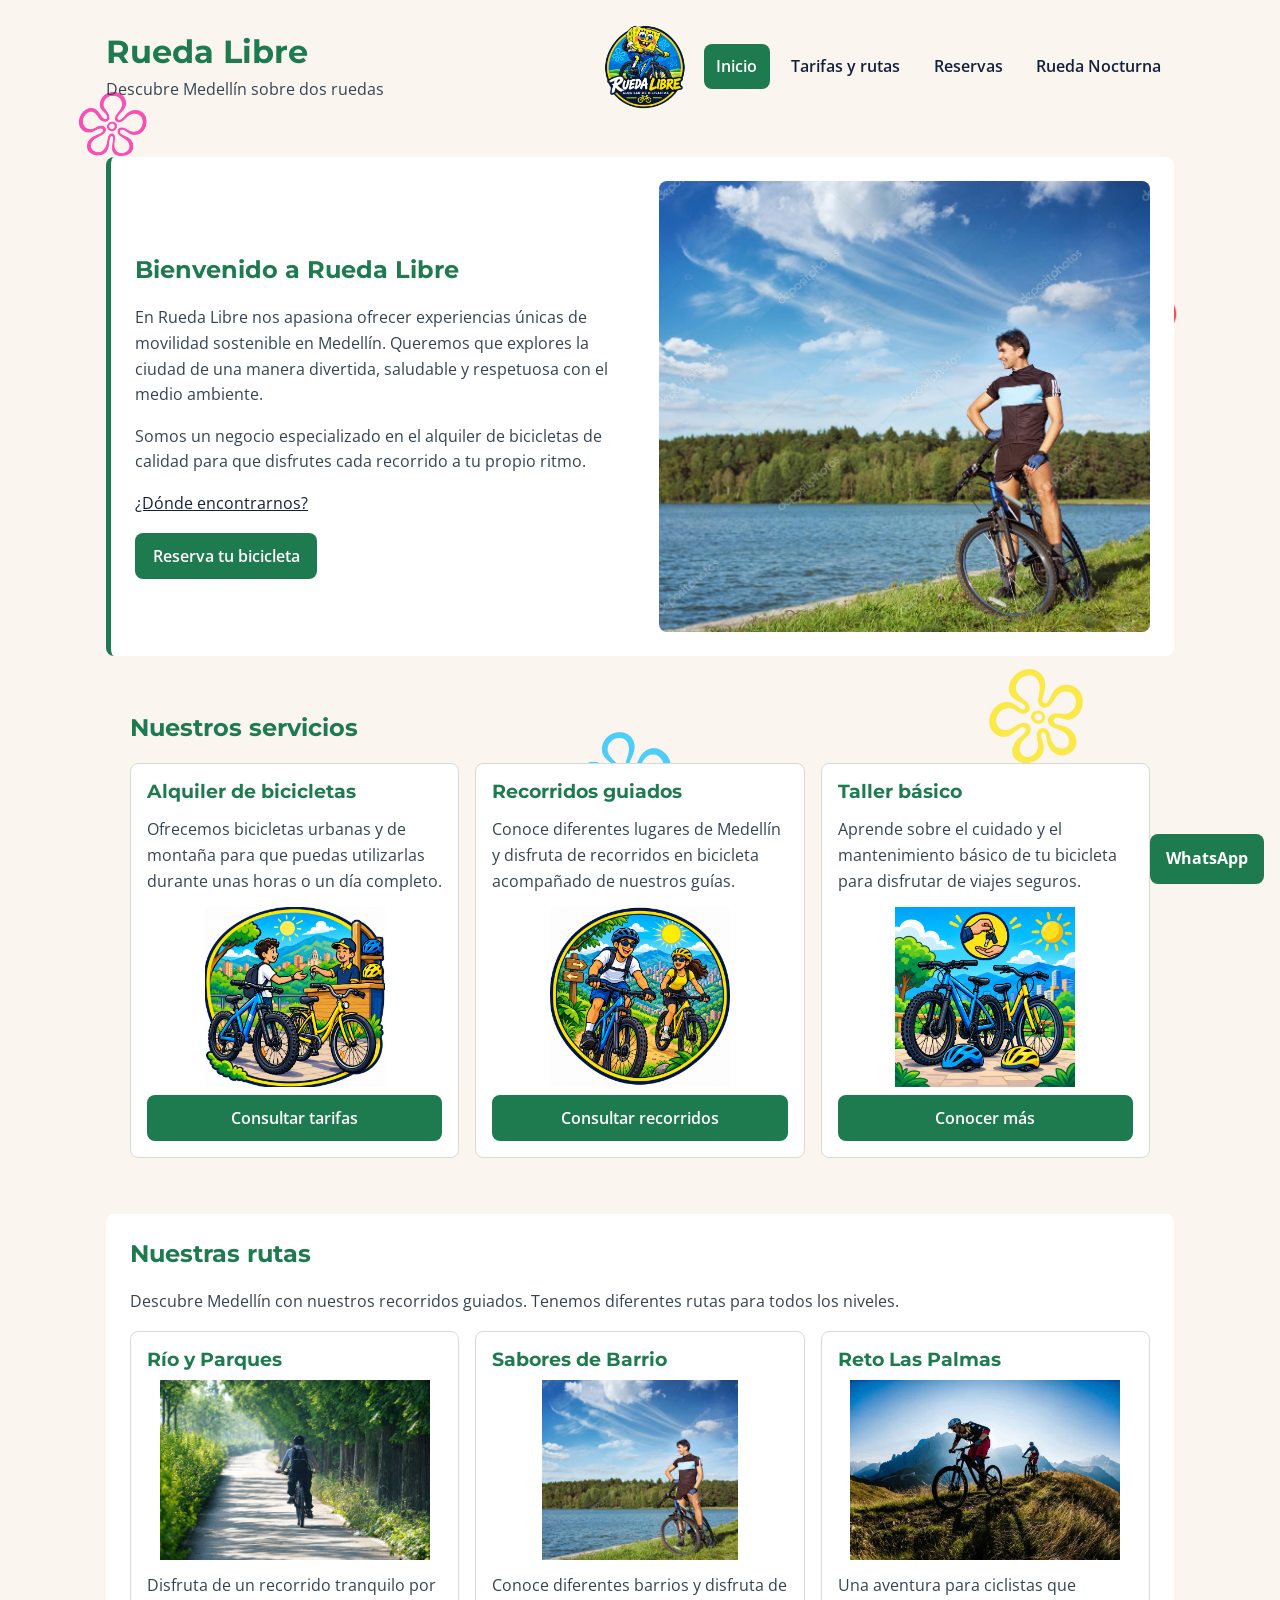
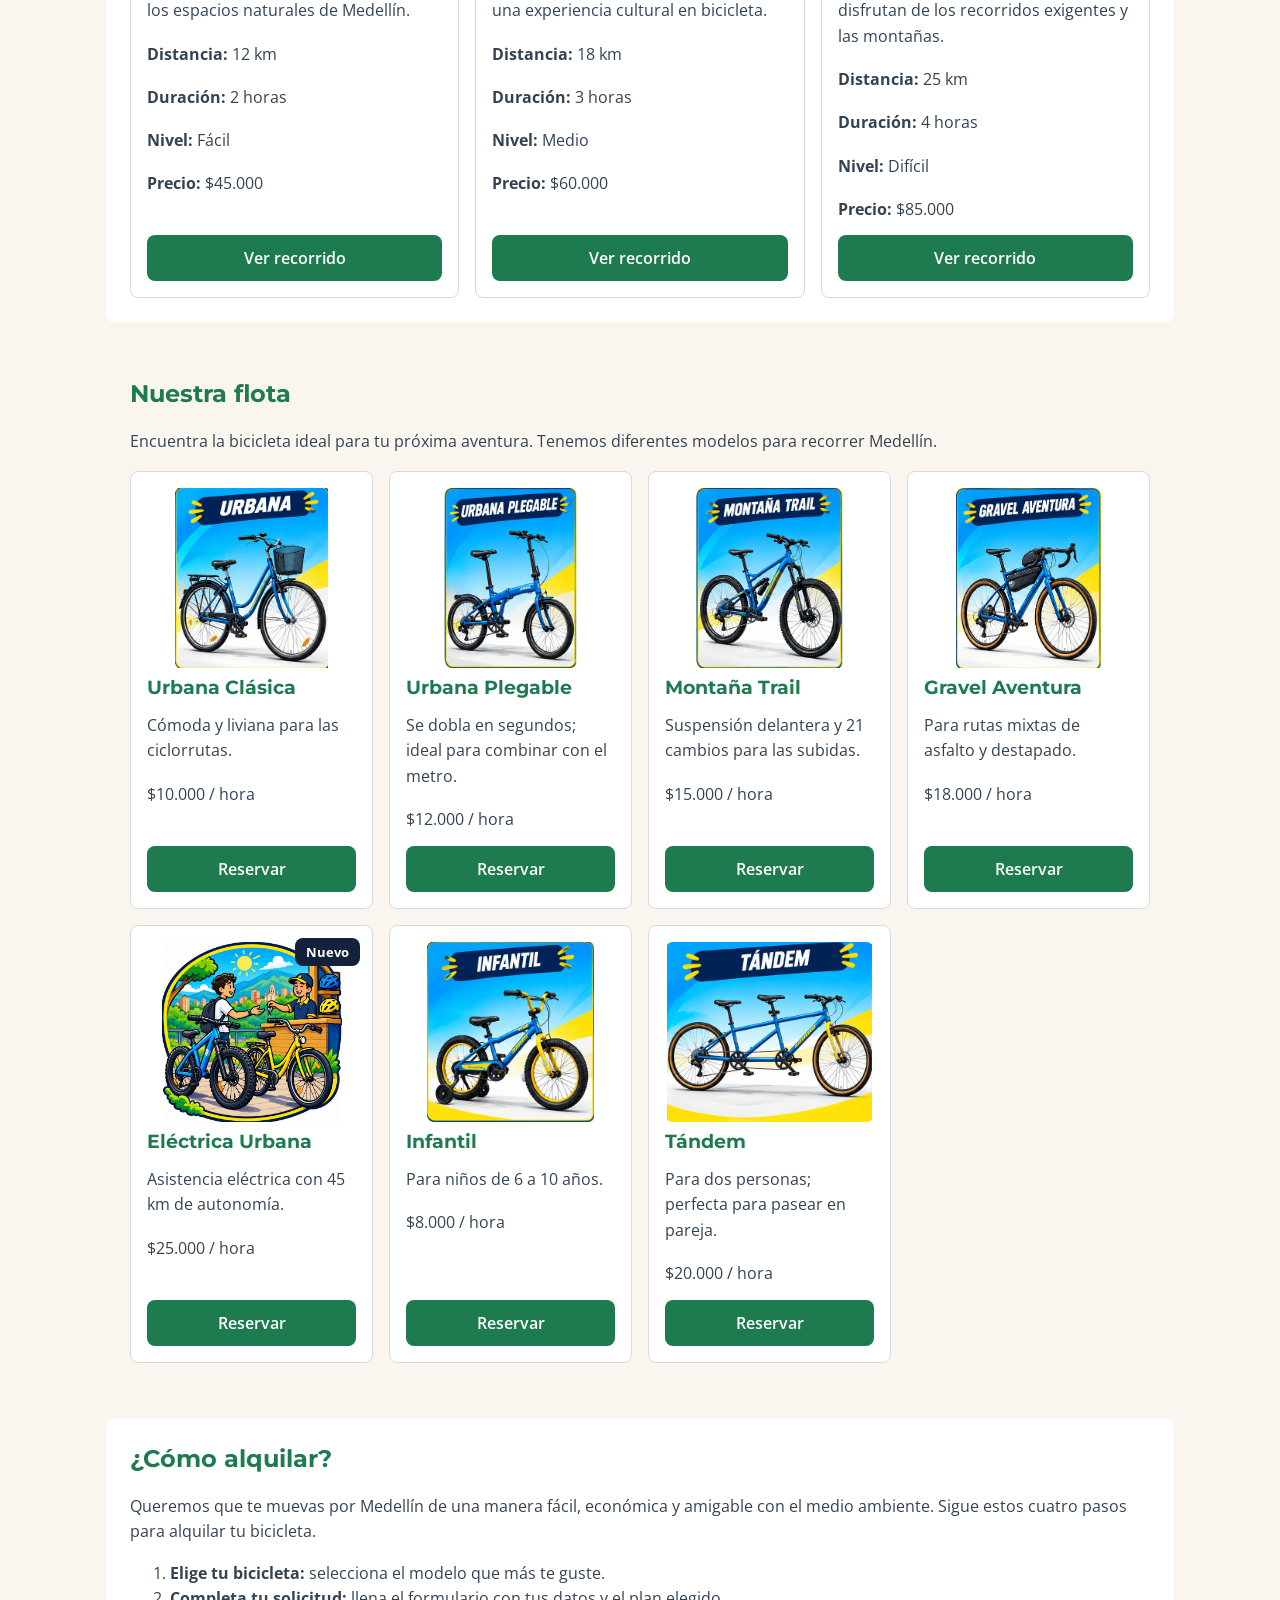
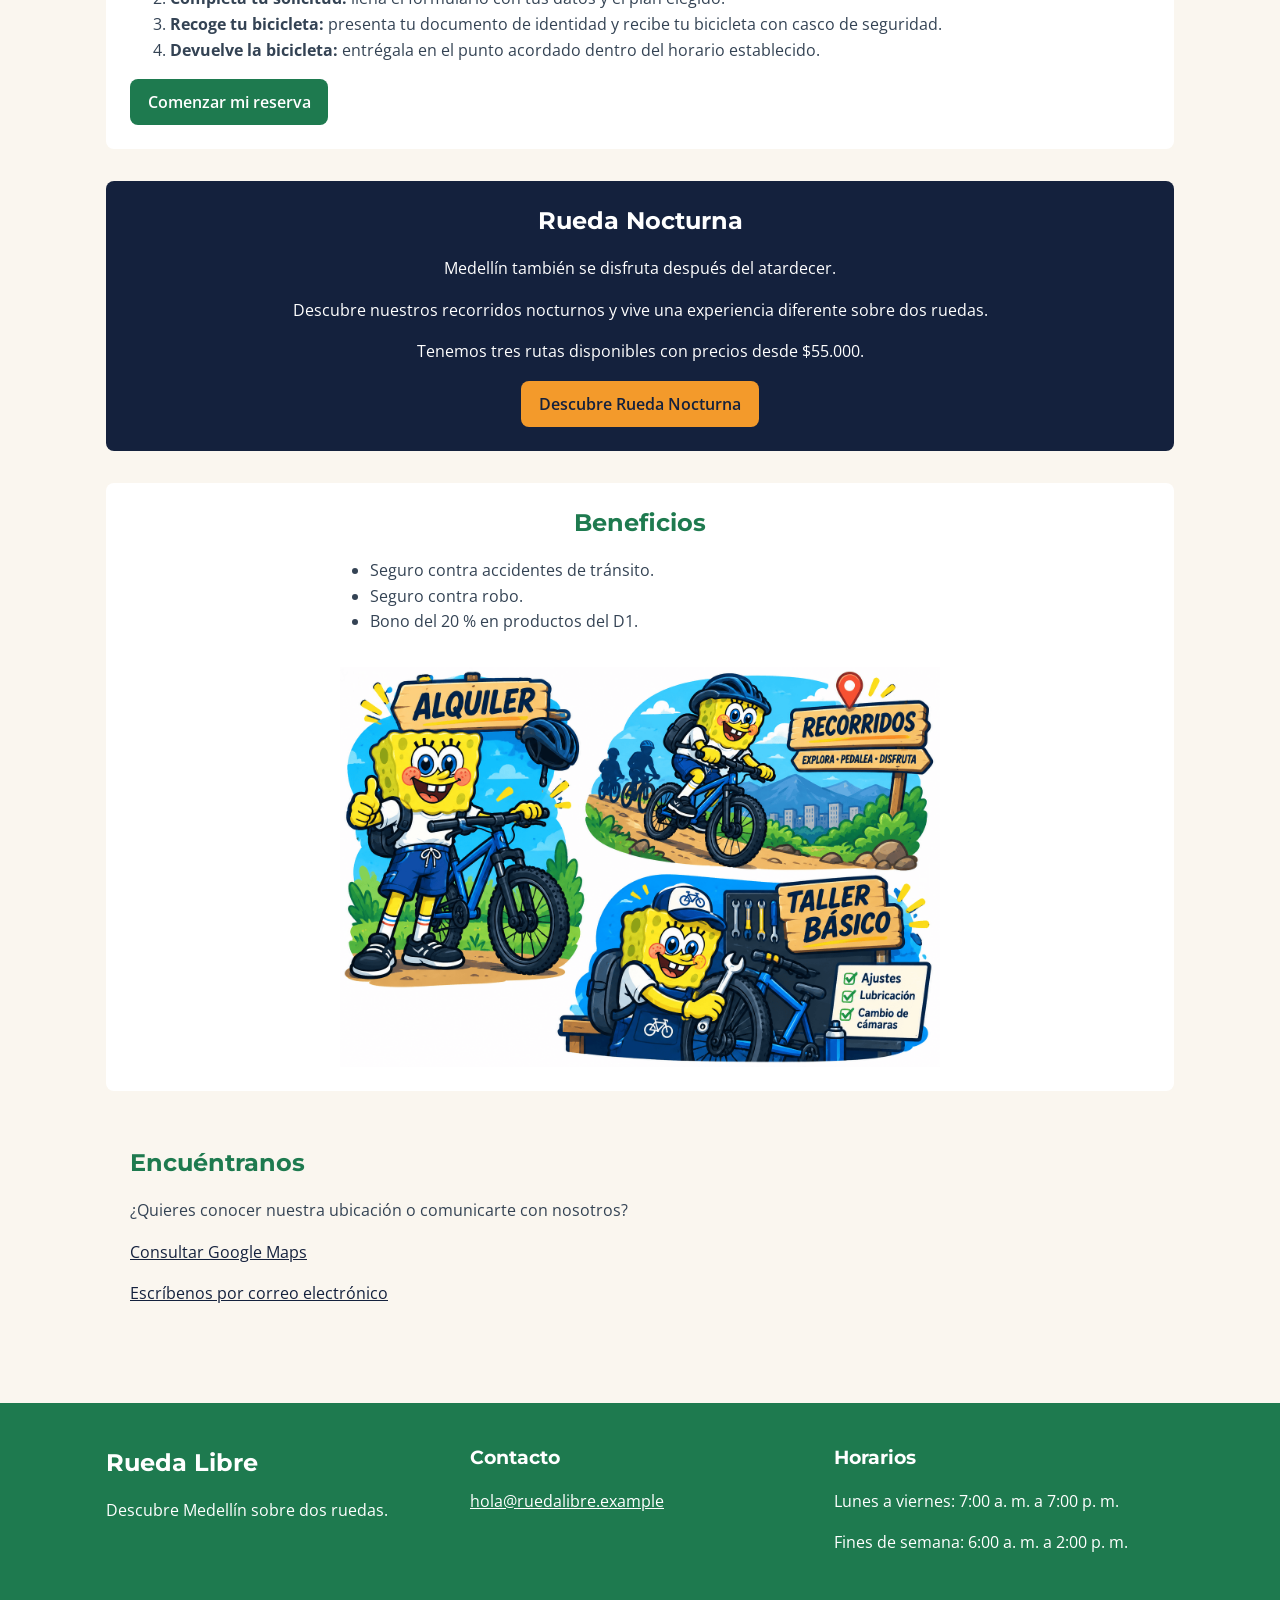
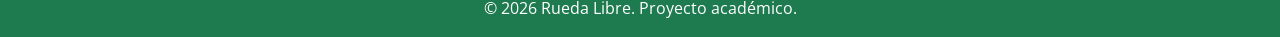
==== commit 2b7204bc: "rueda libre final" ====
--- a/index.html
+++ b/index.html
@@ -1,4 +1,3 @@
-
 <!DOCTYPE html>
 <html lang="es">
 
@@ -21,8 +20,6 @@
 </head>
 
 <body>
-
-   
 
     <div class="particulas" aria-hidden="true">
         <img class="flor flor-1" src="img/imagen15.png.png" alt="">
@@ -32,8 +29,6 @@
         <img class="flor flor-5" src="img/imagen.19.png" alt="">
     </div>
 
-  
-
     <header class="encabezado">
 
         <div class="marca">
@@ -73,8 +68,6 @@
     </header>
 
     <main>
-
-       
 
         <section class="portada">
 
@@ -106,13 +99,11 @@
             </div>
 
             <div>
-                <img src="img/imagen5.png"
-                    alt="Bicicleta disponible para recorrer Medellín">
-            </div>
-
-        </section>
-
-        
+                <img src="img/imagen1.jpg" width="600"
+                    alt="Ciclista junto a un lago durante un recorrido">
+            </div>
+
+        </section>
 
         <section id="servicios">
 
@@ -179,7 +170,7 @@
             </div>
 
         </section>
-        
+
         <section id="rutas">
 
             <h2>Nuestras rutas</h2>
@@ -195,8 +186,8 @@
 
                     <h3>Río y Parques</h3>
 
-                    <img src="img/imagen6.png"
-                        alt="Recorrido en bicicleta por Medellín">
+                    <img src="img/imagen3.png" width="400"
+                        alt="Ciclista atravesando un camino rodeado de árboles">
 
                     <p>
                         Disfruta de un recorrido tranquilo por
@@ -218,8 +209,8 @@
 
                     <h3>Sabores de Barrio</h3>
 
-                    <img src="img/imagen5.png"
-                        alt="Bicicleta para recorrer los barrios de Medellín">
+                    <img src="img/imagen1.jpg" width="400"
+                        alt="Ciclista en un paisaje natural">
 
                     <p>
                         Conoce diferentes barrios y disfruta
@@ -241,8 +232,8 @@
 
                     <h3>Reto Las Palmas</h3>
 
-                    <img src="img/imagen13.png"
-                        alt="Recorrido en bicicleta por una zona montañosa">
+                    <img src="img/imagen2.png" width="400"
+                        alt="Ciclistas pedaleando por una zona montañosa">
 
                     <p>
                         Una aventura para ciclistas que disfrutan
@@ -264,8 +255,6 @@
 
         </section>
 
-      
-
         <section id="bicicletas">
 
             <h2>Nuestra flota</h2>
@@ -355,8 +344,8 @@
 
                 <article class="tarjeta-bicicleta">
 
-                    <img src="img/imagen11.png"
-                        alt="Bicicleta Eléctrica Urbana">
+                    <img src="img/imagen5.png"
+                        alt="Ilustración genérica de Rueda Libre; foto de la eléctrica pendiente">
 
                     <span class="etiqueta-nuevo">Nuevo</span>
 
@@ -415,8 +404,6 @@
             </div>
 
         </section>
-
-     
 
         <section id="como-alquilar">
 
@@ -458,7 +445,6 @@
 
         </section>
 
-      
         <section id="rueda-nocturna">
 
             <h2>Rueda Nocturna</h2>
@@ -482,8 +468,6 @@
             </a>
 
         </section>
-
-       
 
         <section id="beneficios" class="seccion-beneficios">
 
@@ -501,8 +485,6 @@
 
         </section>
 
-       
-
         <section id="encuentranos">
 
             <h2>Encuéntranos</h2>
@@ -530,7 +512,6 @@
 
     </main>
 
-    
     <footer>
 
         <div class="pie-contenedor">
@@ -564,10 +545,11 @@
     </footer>
 
     <a class="whatsapp"
-        href="https://wa.me/573000000000"
+        href="https://wa.me/?text=Conoce%20Rueda%20Libre%3A%20alquiler%20de%20bicicletas%20y%20recorridos%20por%20Medell%C3%ADn."
         target="_blank"
-        rel="noopener noreferrer">
-        WhatsApp
+        rel="noopener noreferrer"
+        aria-label="Compartir Rueda Libre por WhatsApp">
+         WhatsApp
     </a>
 
 </body>
--- a/css/styles.css
+++ b/css/styles.css
@@ -1,280 +1,170 @@
-
-/* variables comunes de color */
-
+/* 1. Variables que reutilizamos en Rueda Libre */
 :root {
     --verde-ruta: #1e7a4f;
     --verde-oscuro: #166b42;
-    --naranja-pedal: #F39A2B;
-    --azul-noche: #14213D;
-    --crema: #FAF6EF;
+    --naranja-pedal: #f39a2b;
+    --azul-noche: #14213d;
+    --crema: #faf6ef;
     --blanco: #fff;
     --texto: #344354;
     --borde: #d4dbd8;
-
     --espacio: 1rem;
     --radio: 8px;
     --ancho: 1100px;
-
     --fuente-texto: "Open Sans", sans-serif;
     --fuente-titulo: "Montserrat", sans-serif;
 }
 
-/* generalidades de la pagina */
-
-* {
-    box-sizing: border-box;
-}
-
-html {
-    scroll-behavior: smooth;
-}
-
+/* 2. Estilos generales: empezamos por el celular */
+* { box-sizing: border-box; }
+html { scroll-behavior: smooth; }
 body {
     margin: 0;
     background: var(--crema);
     color: var(--texto);
-    font-family: var(--fuente-texto);
-    line-height: 1.6;
-}
-
+    font: 400 1rem/1.6 var(--fuente-texto);
+}
 h1, h2, h3 {
+    color: var(--verde-ruta);
     font-family: var(--fuente-titulo);
-    color: var(--verde-ruta);
     line-height: 1.3;
 }
-
-img {
-    max-width: 100%;
-    height: auto;
-}
-
-a {
-    color: var(--azul-noche);
-}
-
-a:hover {
-    text-decoration: underline;
-}
-
-a:focus-visible,
-button:focus-visible,
-input:focus-visible,
-select:focus-visible,
-textarea:focus-visible {
+img { max-width: 100%; height: auto; }
+a { color: var(--azul-noche); }
+a:hover { text-decoration: underline; }
+a:focus-visible, button:focus-visible, input:focus-visible,
+select:focus-visible, textarea:focus-visible {
     outline: 3px solid var(--naranja-pedal);
     outline-offset: 2px;
 }
 
-/* encabezado y navegacion */
-
-.encabezado,
-main,
-.pie-contenedor {
+/* 3. Encabezado y navegación */
+.encabezado, main, .pie-contenedor {
     max-width: var(--ancho);
     margin: auto;
     padding: 1.5rem var(--espacio);
 }
-
 .encabezado {
     display: flex;
+    flex-direction: column;
     align-items: center;
-    justify-content: space-between;
-    flex-wrap: wrap;
     gap: var(--espacio);
-}
-
-.marca {
-    flex: 1 1 200px;
-}
-
-.marca h1 {
-    margin: 0;
-}
-
-.marca p {
-    margin: .25rem 0 0;
-}
-
-.logo-rueda {
-    width: 85px;
-    height: 85px;
-    object-fit: contain;
-}
-
+    text-align: center;
+}
+.marca h1 { margin: 0; }
+.marca p { margin: .25rem 0 0; }
+.logo-rueda { width: 85px; height: 85px; object-fit: contain; }
 nav ul {
     display: flex;
     flex-wrap: wrap;
+    justify-content: center;
     gap: .5rem;
     list-style: none;
     margin: 0;
     padding: 0;
 }
-
 nav a {
     display: inline-block;
     padding: .6rem .8rem;
     border-radius: var(--radio);
-    text-decoration: none;
     font-weight: 600;
-}
-
-nav a:hover,
-nav a.activo,
-nav a[aria-current="page"] {
+    text-decoration: none;
+}
+nav a:hover, nav a.activo, nav a[aria-current="page"] {
     background: var(--verde-ruta);
     color: var(--blanco);
     text-decoration: none;
 }
 
-/* portada de index rueda libre */
-
+/* 4. Secciones y portada */
 main > section {
     margin-bottom: 2rem;
     padding: 1.5rem;
     border-radius: var(--radio);
 }
-
-main > section:nth-of-type(odd) {
-    background: var(--blanco);
-}
-
-section > h2 {
-    margin-top: 0;
-}
-
-.portada {
-    display: grid;
-    grid-template-columns: 1fr 1fr;
-    align-items: center;
-    gap: 2rem;
+main > section:nth-of-type(odd) { background: var(--blanco); }
+section > h2 { margin-top: 0; }
+.portada { display: grid; gap: 2rem; align-items: center; }
+main > .portada {
     background: #eaf5ed;
     border-left: 5px solid var(--verde-ruta);
 }
-
-.portada img {
-    display: block;
-    width: 100%;
-    border-radius: var(--radio);
-}
-
-/* botones de rueda libre */
-
-.boton,
-button[type="submit"] {
+.portada img { display: block; width: 100%; border-radius: var(--radio); }
+
+/* 5. Botones y tarjetas reutilizables */
+.boton, button[type="submit"] {
     display: inline-block;
     padding: .75rem 1.1rem;
+    border: 0;
+    border-radius: var(--radio);
     background: var(--verde-ruta);
     color: var(--blanco);
-    border: none;
-    border-radius: var(--radio);
     font: 600 1rem var(--fuente-texto);
-    text-decoration: none;
     text-align: center;
+    text-decoration: none;
     cursor: pointer;
 }
-
-.boton:hover,
-button[type="submit"]:hover {
+.boton:hover, button[type="submit"]:hover {
     background: var(--verde-oscuro);
     color: var(--blanco);
     text-decoration: none;
 }
-
-/* servicios y rutas */
-
-.cuadricula-servicios,
-.cuadricula-rutas,
+.cuadricula-servicios, .cuadricula-rutas, .cuadricula-flota {
+    display: grid;
+    grid-template-columns: 1fr;
+    gap: var(--espacio);
+}
+/* La flota se adapta automáticamente, sin media queries propias. */
 .cuadricula-flota {
-    display: grid;
-    grid-template-columns: repeat(3, 1fr);
-    gap: var(--espacio);
-}
-
-.servicio,
-.tarjeta-bicicleta,
-aside,
-fieldset {
+    grid-template-columns: repeat(auto-fit, minmax(min(100%, 220px), 1fr));
+}
+.servicio, .tarjeta-bicicleta, aside, fieldset {
     padding: var(--espacio);
+    border: 1px solid var(--borde);
+    border-radius: var(--radio);
     background: var(--blanco);
-    border: 1px solid var(--borde);
-    border-radius: var(--radio);
-}
-
-.servicio,
-.tarjeta-bicicleta {
+}
+.servicio, .tarjeta-bicicleta {
     display: flex;
     flex-direction: column;
     gap: .5rem;
 }
-
-.servicio h3,
-.tarjeta-bicicleta h3 {
-    margin: 0;
-}
-
-.servicio p,
-.tarjeta-bicicleta p {
-    margin: .3rem 0;
-}
-
-.servicio img,
-.tarjeta-bicicleta img {
+.servicio h3, .tarjeta-bicicleta h3 { margin: 0; }
+.servicio p, .tarjeta-bicicleta p { margin: .3rem 0; }
+.servicio img, .tarjeta-bicicleta img {
     display: block;
     width: 100%;
     height: 180px;
     object-fit: contain;
     border-radius: var(--radio);
 }
-
-.servicio .boton,
-.tarjeta-bicicleta .boton {
-    margin-top: auto;
-}
-
-.tarjeta-bicicleta {
-    position: relative;
-}
-
-
+.servicio .boton, .tarjeta-bicicleta .boton { margin-top: auto; }
+.tarjeta-bicicleta { position: relative; }
 .etiqueta-nuevo {
     position: absolute;
     top: .75rem;
     right: .75rem;
     padding: .25rem .7rem;
-    border-radius: var(--radio);
     background: var(--azul-noche);
     color: var(--blanco);
+    border-radius: var(--radio);
+    font-size: .8rem;
     font-weight: 700;
 }
 
-/* precentacion rueda nocturna */
-
-#rueda-nocturna {
-    text-align: center;
-    background: var(--azul-noche);
-}
-
-#rueda-nocturna h2,
-#rueda-nocturna p {
-    color: var(--blanco);
-}
-
+/* 6. Secciones destacadas */
+#rueda-nocturna { background: var(--azul-noche); text-align: center; }
+#rueda-nocturna h2, #rueda-nocturna p { color: var(--blanco); }
 #rueda-nocturna .boton {
     background: var(--naranja-pedal);
     color: var(--azul-noche);
 }
-
-.seccion-beneficios {
-    text-align: center;
-   
-}
-
+.seccion-beneficios { text-align: center; }
 .seccion-beneficios ul {
     max-width: 620px;
     margin: 1rem auto 2rem;
     text-align: left;
 }
-
 .imagen-beneficios {
     display: block;
     width: 100%;
@@ -285,220 +175,92 @@
     border-radius: var(--radio);
 }
 
-/* tablas */
-
-.tabla-contenedor {
-    width: 100%;
-    overflow-x: auto;
-}
-
+/* 7. Tablas y formularios */
+.tabla-contenedor { width: 100%; overflow-x: auto; }
 table {
     width: 100%;
+    border-collapse: collapse;
     background: var(--blanco);
-}
-
-caption {
-    padding: .6rem;
-    text-align: left;
-    font-weight: 600;
-}
-
-th,
-td {
-    padding: .7rem;
+    font-size: .85rem;
+}
+caption { padding: .6rem; text-align: left; font-weight: 600; }
+th, td {
+    padding: .35rem;
     border: 1px solid var(--borde);
     text-align: left;
-}
-
-thead {
-    background: var(--verde-ruta);
-    color: var(--blanco);
-}
-
-/* formularios */
-
-form {
-    width: 100%;
-    max-width: 720px;
-    margin: auto;
-}
-
-fieldset {
-    margin: 0 0 var(--espacio);
-}
-
-legend {
-    color: var(--verde-ruta);
-    font-weight: 700;
-}
-
-.campo-formulario,
-.campo {
+    overflow-wrap: anywhere;
+}
+thead { background: var(--verde-ruta); color: var(--blanco); }
+form { width: 100%; max-width: 720px; margin: auto; }
+fieldset { margin: 0 0 var(--espacio); min-width: 0; }
+legend { color: var(--verde-ruta); font-weight: 700; }
+.campo-formulario, .campo {
     display: grid;
     gap: .35rem;
     margin-bottom: var(--espacio);
 }
-
-input:not([type="radio"]):not([type="checkbox"]),
-select,
-textarea {
+.fila-campos { display: grid; gap: var(--espacio); }
+input:not([type="radio"]):not([type="checkbox"]), select, textarea {
     width: 100%;
     padding: .65rem;
-    border: 1px solid #06611d;
+    border: 1px solid var(--verde-oscuro);
     border-radius: var(--radio);
     font: inherit;
 }
-
-fieldset > label {
-    display: inline-block;
-    margin: .4rem 1rem .4rem 0;
-}
-
-.aceptacion {
-    display: block;
-    margin-bottom: var(--espacio);
-}
-
-.nota {
-    font-size: .9rem;
-}
-
-.contenido-reservas {
-    display: grid;
-    grid-template-columns: 2fr 1fr;
-    align-items: start;
-    gap: var(--espacio);
-}
-
-.contenido-reservas form {
-    max-width: none;
-}
-
-.contenido-reservas aside {
-    padding: 1.5rem;
-}
-
-.contenido-reservas aside h3 {
-    margin-top: 0;
-}
-
-/* horarios de atencion */
-
-dl {
-    display: grid;
-    grid-template-columns: max-content 1fr;
-    gap: .5rem 1rem;
-}
-
-dt {
-    font-weight: 700;
-}
-
-dd {
-    margin: 0;
-}
-
-/* footer verde */
-
-footer {
-    background: var(--verde-ruta);
-    color: var(--blanco);
-}
-
-footer h2,
-footer h3,
-footer a {
-    color: var(--blanco);
-}
-
-.pie-contenedor {
-    display: grid;
-    grid-template-columns: repeat(3, 1fr);
-    gap: 1.5rem;
-}
-
-.derechos {
-    margin: 0;
-    padding: 0 1rem 1rem;
-    text-align: center;
-}
-
-/* flroes animadas */
-
+fieldset > label { display: inline-block; margin: .4rem 1rem .4rem 0; }
+.aceptacion { display: block; margin-bottom: var(--espacio); }
+.nota { font-size: .9rem; }
+.contenido-reservas { display: grid; gap: var(--espacio); align-items: start; }
+.contenido-reservas form { max-width: none; min-width: 0; }
+.contenido-reservas aside h3 { margin-top: 0; }
+dl { display: grid; gap: .5rem; }
+dt { font-weight: 700; }
+dd { margin: 0; }
+
+/* 8. Pie de página */
+footer { background: var(--verde-ruta); color: var(--blanco); }
+footer h2, footer h3, footer a { color: var(--blanco); }
+.pie-contenedor { display: grid; gap: 1.5rem; }
+.derechos { margin: 0; padding: 0 1rem 1rem; text-align: center; }
+
+/* 9. Flores decorativas */
 .particulas {
     position: fixed;
     inset: 0;
+    z-index: 0;
     overflow: hidden;
     pointer-events: none;
-    z-index: 0;
-}
-
+}
 .flor {
     position: absolute;
-    width: 100px;
+    width: 60px;
     opacity: .7;
     animation: flotar 8s ease-in-out infinite alternate;
 }
-
-.flor-1 {
-    top: 10%;
-    left: 5%;
-}
-
-.flor-2 {
-    top: 30%;
-    right: 8%;
-    animation-delay: 2s;
-}
-
-.flor-3 {
-    top: 55%;
-    left: 12%;
-    animation-delay: 4s;
-}
-
-.flor-4 {
-    bottom: 15%;
-    right: 15%;
-    animation-delay: 1s;
-}
-
-.flor-5 {
-    bottom: 8%;
-    left: 45%;
-    animation-delay: 3s;
-}
-
+.flor-1 { top: 10%; left: 5%; }
+.flor-2 { top: 30%; right: 8%; animation-delay: 2s; }
+.flor-3 { top: 55%; left: 12%; animation-delay: 4s; }
+.flor-4 { bottom: 15%; right: 15%; animation-delay: 1s; }
+.flor-5 { bottom: 8%; left: 45%; animation-delay: 3s; }
 @keyframes flotar {
-    from {
-        transform: translateY(0) rotate(0deg);
-    }
-
-    to {
-        transform: translateY(-16px) rotate(12deg);
-    }
-}
-
-body > header,
-body > main,
-body > footer {
-    position: relative;
-    z-index: 1;
-}
-
-/* boton de whatsapp */
-
+    from { transform: translateY(0) rotate(0deg); }
+    to { transform: translateY(-16px) rotate(12deg); }
+}
+body > header, body > main, body > footer { position: relative; z-index: 1; }
+
+/* 10. Acceso de contacto (se activará al disponer de un número real) */
 .whatsapp {
     position: fixed;
     right: 1rem;
     bottom: 1rem;
     z-index: 5;
-    padding: 1rem 1rem;
+    margin: 0;
+    padding: .75rem 1rem;
     border-radius: var(--radio);
     background: var(--verde-ruta);
     color: var(--blanco);
-    text-decoration: none;
     font-weight: 700;
+    text-decoration: none;
 }
 
 .whatsapp:hover {
@@ -506,70 +268,28 @@
     color: var(--blanco);
 }
 
-
-
-@media (max-width: 900px) {
-
-    .cuadricula-servicios,
-    .cuadricula-rutas,
-    .cuadricula-flota {
-        grid-template-columns: repeat(2, 1fr);
+/* 11. Tablet y escritorio: solo cambiamos lo necesario */
+@media (min-width: 768px) {
+    .encabezado {
+        flex-direction: row;
+        justify-content: space-between;
+        text-align: left;
     }
-
-    .contenido-reservas {
-        grid-template-columns: 1fr;
-    }
-
-}
-
-
-@media (max-width: 600px) {
-
-    .encabezado {
-        justify-content: center;
-        text-align: center;
-    }
-
-    nav ul {
-        justify-content: center;
-    }
-
-    .portada,
-    .cuadricula-servicios,
-    .cuadricula-rutas,
-    .cuadricula-flota,
-    .pie-contenedor {
-        grid-template-columns: 1fr;
-    }
-
-    main > section {
-        padding: 1rem;
-    }
-
-    dl {
-        grid-template-columns: 1fr;
-    }
-
-    dd {
-        margin-bottom: .5rem;
-    }
-
-    .flor {
-        width: 60px;
-    }
-
-}
-
-
+    .marca { flex: 1 1 200px; }
+    .portada { grid-template-columns: 1fr 1fr; }
+    .cuadricula-servicios, .cuadricula-rutas { grid-template-columns: repeat(2, 1fr); }
+    .fila-campos { grid-template-columns: 1fr 1fr; }
+    .pie-contenedor { grid-template-columns: repeat(3, 1fr); }
+    dl { grid-template-columns: max-content 1fr; }
+    table { font-size: 1rem; }
+    th, td { padding: .7rem; overflow-wrap: normal; }
+    .flor { width: 100px; }
+}
+@media (min-width: 1200px) {
+    .cuadricula-servicios, .cuadricula-rutas { grid-template-columns: repeat(3, 1fr); }
+    .contenido-reservas { grid-template-columns: 2fr 1fr; }
+}
 @media (prefers-reduced-motion: reduce) {
-
-    html {
-        scroll-behavior: auto;
-    }
-
-    .flor {
-        animation: none;
-    }
-
-}
-
+    html { scroll-behavior: auto; }
+    .flor { animation: none; }
+}
